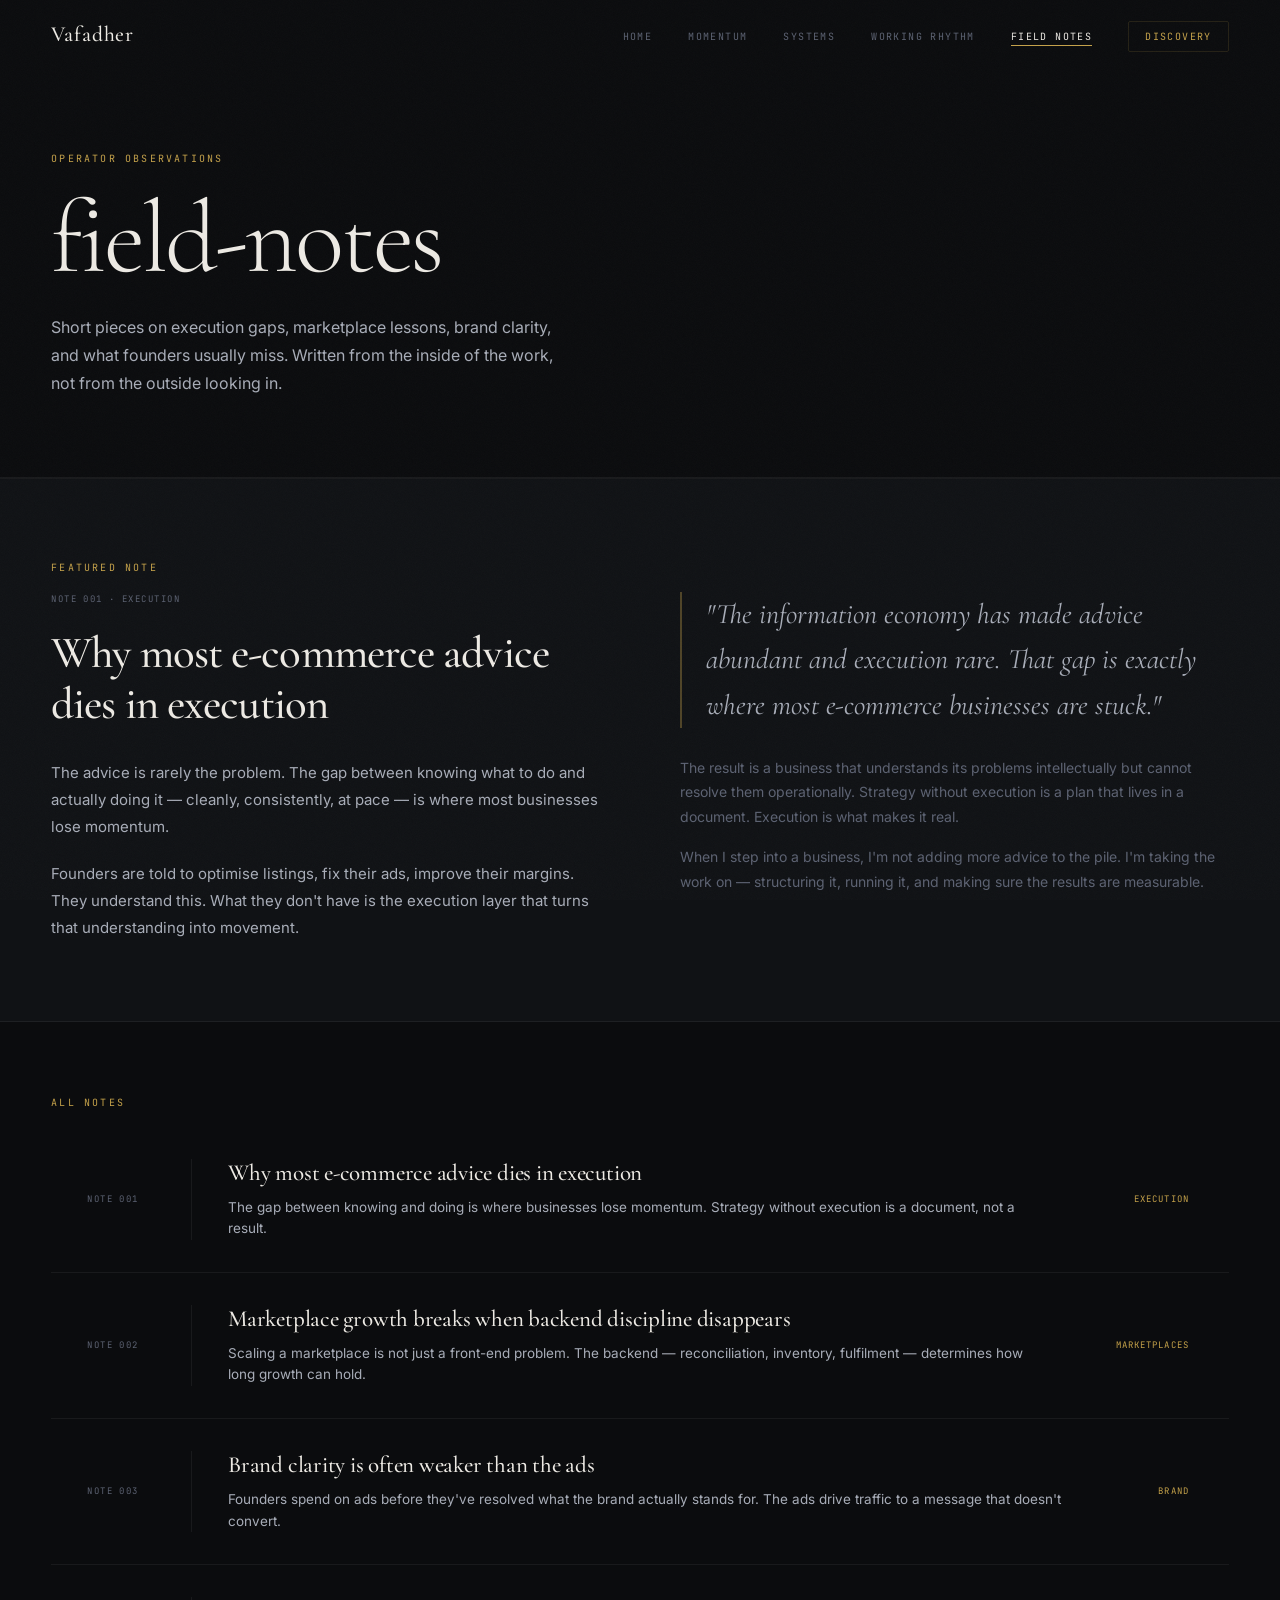
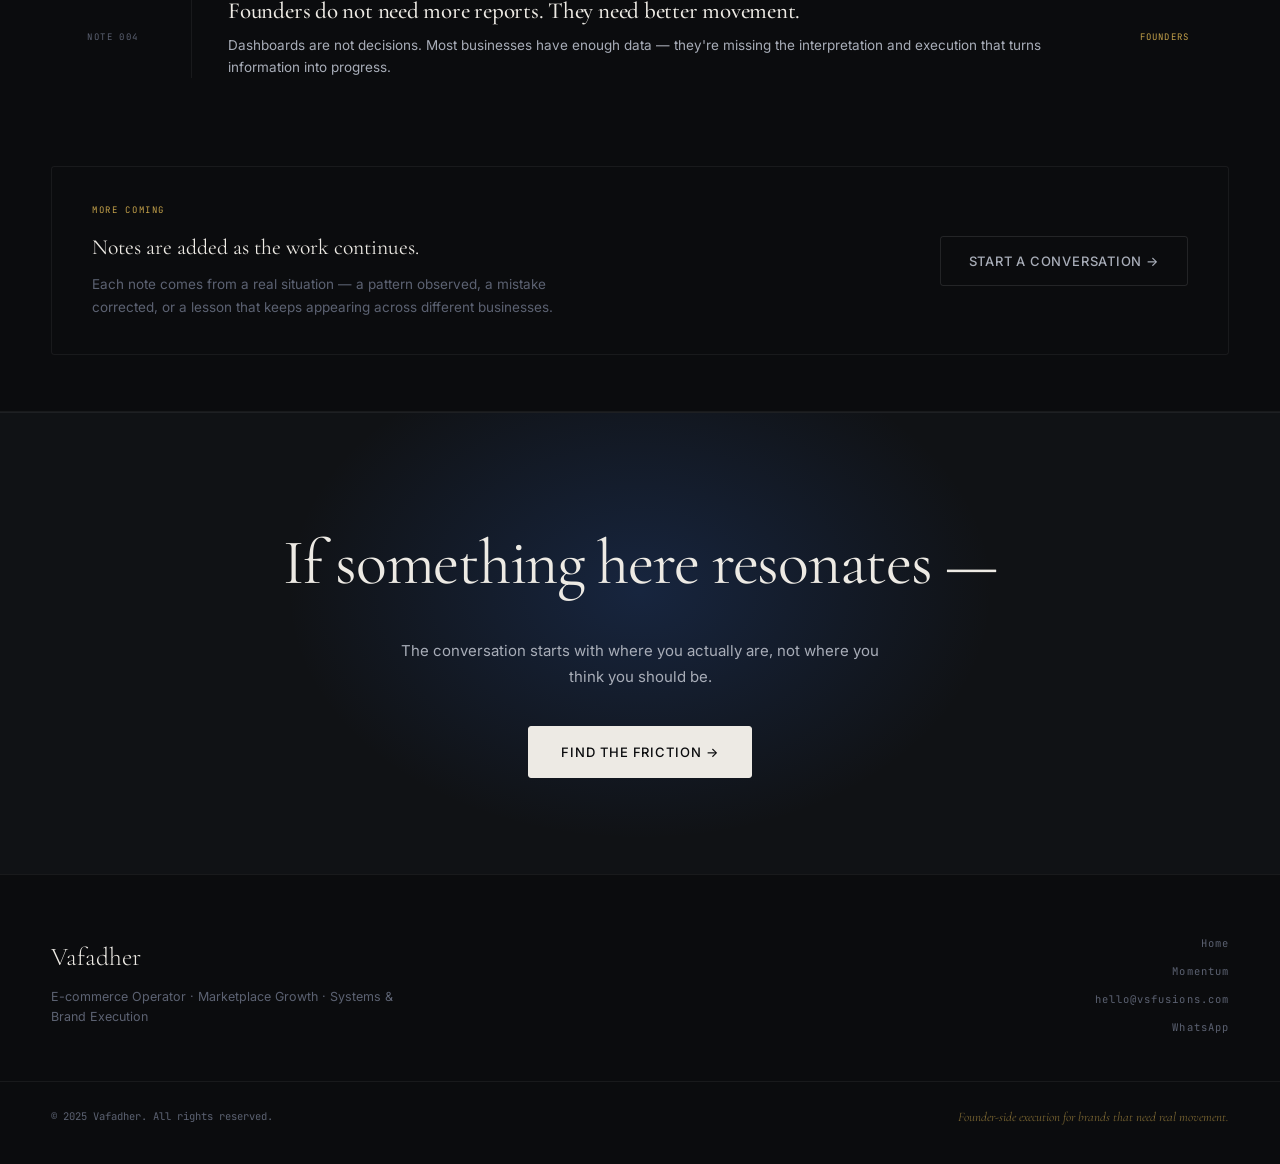
==== field-notes.html @ a26addd3 "Update and rename field-notes to field-notes.html" ====
<!DOCTYPE html>
<html lang="en">
<head>
  <meta charset="UTF-8" />
  <meta name="viewport" content="width=device-width, initial-scale=1.0" />
  <title>field-notes — Vafadher</title>
  <meta name="description" content="Operator observations on execution gaps, marketplace lessons, brand clarity, and what founders usually miss." />
  <link rel="preconnect" href="https://fonts.googleapis.com" />
  <link rel="preconnect" href="https://fonts.gstatic.com" crossorigin />
  <link href="https://fonts.googleapis.com/css2?family=Cormorant+Garamond:ital,wght@0,300;0,400;0,500;1,300;1,400;1,500&family=Inter:wght@300;400;500;600&family=JetBrains+Mono:wght@300;400&display=swap" rel="stylesheet" />
  <link rel="stylesheet" href="styles.css" />
</head>
<body>
  <div class="grain" aria-hidden="true"></div>

  <nav class="nav" id="nav">
    <div class="nav-inner">
      <a href="index.html" class="nav-logo">Vafadher</a>
      <ul class="nav-links">
        <li><a href="index.html" class="nav-link">Home</a></li>
        <li><a href="momentum" class="nav-link">Momentum</a></li>
        <li><a href="index.html#systems" class="nav-link">Systems</a></li>
        <li><a href="index.html#working-rhythm" class="nav-link">Working Rhythm</a></li>
        <li><a href="field-notes" class="nav-link active">Field Notes</a></li>
        <li><a href="index.html#discovery" class="nav-link nav-cta">Discovery</a></li>
      </ul>
      <button class="nav-toggle" id="navToggle" aria-label="Toggle menu">
        <span></span><span></span><span></span>
      </button>
    </div>
  </nav>

  <div class="mobile-nav" id="mobileNav">
    <ul>
      <li><a href="index.html" class="mob-link">Home</a></li>
      <li><a href="momentum" class="mob-link">Momentum</a></li>
      <li><a href="index.html#systems" class="mob-link">Systems</a></li>
      <li><a href="index.html#working-rhythm" class="mob-link">Working Rhythm</a></li>
      <li><a href="field-notes" class="mob-link">Field Notes</a></li>
      <li><a href="index.html#discovery" class="mob-link">Discovery</a></li>
    </ul>
  </div>

  <!-- PAGE HERO -->
  <div style="border-bottom: 1px solid var(--b-dim);">
    <div class="page-hero" data-reveal>
      <span class="page-hero-eyebrow">Operator observations</span>
      <h1>field-notes</h1>
      <p>Short pieces on execution gaps, marketplace lessons, brand clarity, and what founders usually miss. Written from the inside of the work, not from the outside looking in.</p>
    </div>
  </div>

  <!-- FEATURED NOTE -->
  <section style="border-bottom: 1px solid var(--b-dim); background: var(--surf-1);">
    <div style="max-width: var(--max); margin: 0 auto; padding: 80px var(--px);" data-reveal>
      <span class="tag-label">Featured note</span>
      <div style="display: grid; grid-template-columns: 1fr 1fr; gap: 80px; align-items: start;">
        <div>
          <p style="font-family: var(--f-mono); font-size: 9px; letter-spacing: 0.16em; text-transform: uppercase; color: var(--t-lo); margin-bottom: 20px;">Note 001 · Execution</p>
          <h2 style="font-family: var(--f-display); font-size: clamp(1.8rem, 3.5vw, 3rem); font-weight: 500; color: var(--t-hi); line-height: 1.15; letter-spacing: -0.02em; margin-bottom: 28px;">Why most e-commerce advice dies in execution</h2>
          <p style="font-size: 15px; color: var(--t-mid); line-height: 1.8; margin-bottom: 20px;">The advice is rarely the problem. The gap between knowing what to do and actually doing it — cleanly, consistently, at pace — is where most businesses lose momentum.</p>
          <p style="font-size: 15px; color: var(--t-mid); line-height: 1.8;">Founders are told to optimise listings, fix their ads, improve their margins. They understand this. What they don't have is the execution layer that turns that understanding into movement.</p>
        </div>
        <div>
          <p style="font-family: var(--f-display); font-size: clamp(1.3rem, 2.2vw, 1.8rem); font-weight: 400; font-style: italic; color: var(--t-mid); line-height: 1.6; border-left: 2px solid var(--gold-line); padding-left: 24px; margin-bottom: 28px;">
            "The information economy has made advice abundant and execution rare. That gap is exactly where most e-commerce businesses are stuck."
          </p>
          <p style="font-size: 14px; color: var(--t-lo); line-height: 1.75;">The result is a business that understands its problems intellectually but cannot resolve them operationally. Strategy without execution is a plan that lives in a document. Execution is what makes it real.</p>
          <p style="font-size: 14px; color: var(--t-lo); line-height: 1.75; margin-top: 16px;">When I step into a business, I'm not adding more advice to the pile. I'm taking the work on — structuring it, running it, and making sure the results are measurable.</p>
        </div>
      </div>
    </div>
  </section>

  <!-- ALL NOTES LISTING -->
  <section style="border-bottom: 1px solid var(--b-dim);">
    <div style="max-width: var(--max); margin: 0 auto; padding: 72px var(--px) 0;" data-reveal>
      <p class="tag-label">All notes</p>
    </div>
    <div style="max-width: var(--max); margin: 0 auto; padding: 0 var(--px) 0;">
      <div class="fn-listing" data-reveal>

        <div class="fn-entry">
          <div class="fn-entry-num">Note 001</div>
          <div class="fn-entry-body">
            <div class="fn-entry-title">Why most e-commerce advice dies in execution</div>
            <div class="fn-entry-desc">The gap between knowing and doing is where businesses lose momentum. Strategy without execution is a document, not a result.</div>
          </div>
          <div class="fn-entry-tag">Execution</div>
        </div>

        <div class="fn-entry">
          <div class="fn-entry-num">Note 002</div>
          <div class="fn-entry-body">
            <div class="fn-entry-title">Marketplace growth breaks when backend discipline disappears</div>
            <div class="fn-entry-desc">Scaling a marketplace is not just a front-end problem. The backend — reconciliation, inventory, fulfilment — determines how long growth can hold.</div>
          </div>
          <div class="fn-entry-tag">Marketplaces</div>
        </div>

        <div class="fn-entry">
          <div class="fn-entry-num">Note 003</div>
          <div class="fn-entry-body">
            <div class="fn-entry-title">Brand clarity is often weaker than the ads</div>
            <div class="fn-entry-desc">Founders spend on ads before they've resolved what the brand actually stands for. The ads drive traffic to a message that doesn't convert.</div>
          </div>
          <div class="fn-entry-tag">Brand</div>
        </div>

        <div class="fn-entry">
          <div class="fn-entry-num">Note 004</div>
          <div class="fn-entry-body">
            <div class="fn-entry-title">Founders do not need more reports. They need better movement.</div>
            <div class="fn-entry-desc">Dashboards are not decisions. Most businesses have enough data — they're missing the interpretation and execution that turns information into progress.</div>
          </div>
          <div class="fn-entry-tag">Founders</div>
        </div>

      </div>
    </div>

    <!-- Upcoming notes placeholder -->
    <div style="max-width: var(--max); margin: 0 auto; padding: 56px var(--px);" data-reveal>
      <div style="border: 1px solid var(--b-dim); border-radius: 3px; padding: 36px 40px; display: flex; align-items: center; justify-content: space-between; gap: 24px;">
        <div>
          <p style="font-family: var(--f-mono); font-size: 9px; letter-spacing: 0.18em; text-transform: uppercase; color: var(--gold); margin-bottom: 10px;">More coming</p>
          <p style="font-family: var(--f-display); font-size: 1.35rem; font-weight: 400; color: var(--t-hi); margin-bottom: 8px;">Notes are added as the work continues.</p>
          <p style="font-size: 13.5px; color: var(--t-lo); line-height: 1.65; max-width: 480px;">Each note comes from a real situation — a pattern observed, a mistake corrected, or a lesson that keeps appearing across different businesses.</p>
        </div>
        <a href="index.html#discovery" class="btn-outline" style="flex-shrink: 0;">Start a conversation →</a>
      </div>
    </div>
  </section>

  <!-- DISCOVERY CTA -->
  <div class="disc-cta-block" data-reveal>
    <h2>If something here resonates —</h2>
    <p>The conversation starts with where you actually are, not where you think you should be.</p>
    <a href="index.html#discovery" class="btn-primary">Find the Friction →</a>
  </div>

  <footer class="footer">
    <div class="footer-inner">
      <div>
        <p class="footer-logo">Vafadher</p>
        <p class="footer-pos">E-commerce Operator · Marketplace Growth · Systems & Brand Execution</p>
      </div>
      <nav class="footer-links">
        <a href="index.html">Home</a>
        <a href="momentum">Momentum</a>
        <a href="mailto:hello@vsfusions.com">hello@vsfusions.com</a>
        <a href="https://wa.me/918019293069" target="_blank" rel="noopener">WhatsApp</a>
      </nav>
    </div>
    <div class="footer-base">
      <p>© 2025 Vafadher. All rights reserved.</p>
      <p class="footer-sign">Founder-side execution for brands that need real movement.</p>
    </div>
  </footer>

  <script src="script.js"></script>
</body>
</html>
---- styles.css ----
/* ============================================================
   VAFADHER — Refined v4
   Inter body · Cormorant display · JetBrains mono
   Original dark graphite + steel-blue + gold colour system
   ============================================================ */

*, *::before, *::after { box-sizing: border-box; margin: 0; padding: 0; }

:root {
  /* Core colours — original spec */
  --canvas:     #0b0c0e;
  --surf-1:     #101215;
  --surf-2:     #161a22;
  --surf-3:     #1c2130;
  --b-dim:      rgba(255,255,255,0.06);
  --b-soft:     rgba(255,255,255,0.10);
  --b-mid:      rgba(255,255,255,0.18);

  /* Text — warm off-white, clearly readable */
  --t-hi:       #edeae4;
  --t-mid:      #a8adb8;
  --t-lo:       #5c6272;

  /* Gold — micro accent only */
  --gold:       #c5a24a;
  --gold-dim:   rgba(197,162,74,0.14);
  --gold-line:  rgba(197,162,74,0.35);

  /* Steel blue — atmospheric, intentional */
  --blue-glow:  rgba(48,105,210,0.22);
  --blue-mid:   rgba(68,128,240,0.28);
  --blue-acc:   #4a8af4;

  /* Type */
  --f-display:  'Cormorant Garamond', Georgia, serif;
  --f-body:     'Inter', system-ui, sans-serif;
  --f-mono:     'JetBrains Mono', monospace;

  --nav-h:      70px;
  --ease:       cubic-bezier(0.16, 1, 0.3, 1);
  --max:        1280px;
  --px:         clamp(20px, 4vw, 56px);
}

html { scroll-behavior: smooth; font-size: 16px; }

body {
  background: var(--canvas);
  color: var(--t-hi);
  font-family: var(--f-body);
  font-weight: 400;
  line-height: 1.7;
  overflow-x: hidden;
  -webkit-font-smoothing: antialiased;
  -moz-osx-font-smoothing: grayscale;
}

a { color: inherit; text-decoration: none; }
ul { list-style: none; }
img { display: block; max-width: 100%; }

/* ---- Film grain overlay ---- */
.grain {
  position: fixed; inset: 0; z-index: 999;
  pointer-events: none;
  opacity: 0.028;
  background-image: url("data:image/svg+xml,%3Csvg viewBox='0 0 256 256' xmlns='http://www.w3.org/2000/svg'%3E%3Cfilter id='n'%3E%3CfeTurbulence type='fractalNoise' baseFrequency='0.9' numOctaves='4' stitchTiles='stitch'/%3E%3C/filter%3E%3Crect width='100%25' height='100%25' filter='url(%23n)'/%3E%3C/svg%3E");
  background-repeat: repeat;
  background-size: 180px 180px;
}

/* ---- Shared type ---- */
.tag-label {
  display: block;
  font-family: var(--f-mono);
  font-size: 10px;
  letter-spacing: 0.22em;
  text-transform: uppercase;
  color: var(--gold);
  margin-bottom: 16px;
}

.section-h {
  font-family: var(--f-display);
  font-size: clamp(2.6rem, 5.5vw, 5rem);
  font-weight: 500;
  line-height: 1.05;
  letter-spacing: -0.022em;
  color: var(--t-hi);
  margin-bottom: 18px;
}

.section-sub {
  font-size: 15px;
  font-weight: 400;
  color: var(--t-mid);
  line-height: 1.75;
  max-width: 500px;
}

/* ---- Buttons ---- */
.btn-primary {
  display: inline-flex; align-items: center; justify-content: center;
  font-family: var(--f-body); font-size: 13px; font-weight: 500;
  letter-spacing: 0.07em; text-transform: uppercase;
  padding: 14px 32px;
  background: var(--t-hi); color: var(--canvas);
  border: 1px solid var(--t-hi); border-radius: 3px;
  cursor: pointer; transition: all 0.25s var(--ease); white-space: nowrap;
}
.btn-primary:hover { background: transparent; color: var(--t-hi); }

.btn-ghost {
  display: inline-flex; align-items: center; gap: 8px;
  font-family: var(--f-body); font-size: 13px; font-weight: 400;
  color: var(--t-mid); letter-spacing: 0.04em;
  padding: 14px 0; transition: color 0.2s;
  background: none; border: none; cursor: pointer;
}
.btn-ghost:hover { color: var(--t-hi); }
.btn-arrow { transition: transform 0.2s; }
.btn-ghost:hover .btn-arrow { transform: translateX(4px); }

.btn-outline {
  display: inline-flex; align-items: center;
  font-family: var(--f-body); font-size: 13px; font-weight: 500;
  letter-spacing: 0.06em; text-transform: uppercase;
  padding: 13px 28px;
  color: var(--t-mid); border: 1px solid var(--b-soft);
  border-radius: 3px; transition: all 0.25s var(--ease);
}
.btn-outline:hover { color: var(--t-hi); border-color: var(--b-mid); }

.btn-full { width: 100%; }

.section-cta-row {
  display: flex; justify-content: flex-start;
  margin-top: 48px;
}

/* ---- Reveal ---- */
[data-reveal] {
  opacity: 0; transform: translateY(26px);
  transition: opacity 0.85s var(--ease), transform 0.85s var(--ease);
}
[data-reveal].visible { opacity: 1; transform: none; }
[data-reveal-delay="60"]  { transition-delay: 60ms; }
[data-reveal-delay="80"]  { transition-delay: 80ms; }
[data-reveal-delay="100"] { transition-delay: 100ms; }
[data-reveal-delay="120"] { transition-delay: 120ms; }
[data-reveal-delay="140"] { transition-delay: 140ms; }
[data-reveal-delay="160"] { transition-delay: 160ms; }
[data-reveal-delay="180"] { transition-delay: 180ms; }
[data-reveal-delay="200"] { transition-delay: 200ms; }
[data-reveal-delay="240"] { transition-delay: 240ms; }
[data-reveal-delay="280"] { transition-delay: 280ms; }
[data-reveal-delay="300"] { transition-delay: 300ms; }

/* ============================================================
   NAV
   ============================================================ */
.nav {
  position: fixed; top: 0; left: 0; right: 0; z-index: 200;
  height: var(--nav-h); border-bottom: 1px solid transparent;
  transition: background 0.4s, border-color 0.4s;
}
.nav.scrolled {
  background: rgba(11,12,14,0.94);
  backdrop-filter: blur(20px);
  border-color: var(--b-dim);
}
.nav-inner {
  max-width: var(--max); margin: 0 auto; padding: 0 var(--px);
  height: 100%; display: flex; align-items: center; justify-content: space-between;
}
.nav-logo {
  font-family: var(--f-display); font-size: 1.35rem; font-weight: 500;
  letter-spacing: 0.04em; color: var(--t-hi); transition: opacity 0.2s;
}
.nav-logo:hover { opacity: 0.6; }
.nav-links { display: flex; align-items: center; gap: 36px; }
.nav-link {
  font-family: var(--f-mono); font-size: 10px; letter-spacing: 0.14em;
  text-transform: uppercase; color: var(--t-lo); position: relative; transition: color 0.2s;
}
.nav-link::after {
  content: ''; position: absolute; bottom: -3px; left: 0;
  width: 0; height: 1px; background: var(--gold); transition: width 0.3s var(--ease);
}
.nav-link:hover, .nav-link.active { color: var(--t-hi); }
.nav-link:hover::after, .nav-link.active::after { width: 100%; }
.nav-cta {
  font-family: var(--f-mono); font-size: 10px; letter-spacing: 0.14em;
  text-transform: uppercase; color: var(--gold);
  border: 1px solid var(--gold-dim); padding: 8px 16px; border-radius: 2px;
  transition: background 0.2s;
}
.nav-cta:hover { background: var(--gold-dim); }
.nav-toggle {
  display: none; flex-direction: column; gap: 5px;
  background: none; border: none; cursor: pointer; padding: 8px;
}
.nav-toggle span { display: block; width: 22px; height: 1px; background: var(--t-mid); transition: all 0.3s; }
.mobile-nav {
  display: none; position: fixed; top: var(--nav-h); left: 0; right: 0;
  background: rgba(11,12,14,0.98); backdrop-filter: blur(24px);
  border-bottom: 1px solid var(--b-dim); z-index: 190;
  padding: 16px var(--px); opacity: 0; transform: translateY(-6px);
  pointer-events: none; transition: all 0.3s var(--ease);
}
.mobile-nav.open { opacity: 1; transform: none; pointer-events: auto; }
.mob-link {
  display: block; font-family: var(--f-mono); font-size: 11px;
  letter-spacing: 0.12em; text-transform: uppercase; color: var(--t-mid);
  padding: 13px 0; border-bottom: 1px solid var(--b-dim); transition: color 0.2s;
}
.mob-link:hover { color: var(--t-hi); }

/* ============================================================
   HERO
   ============================================================ */
.hero {
  position: relative; min-height: 100vh;
  display: flex; align-items: center;
  overflow: hidden; padding-top: var(--nav-h);
}
.hero-atmosphere {
  position: absolute; top: -25%; right: -12%;
  width: 68vw; height: 90vh;
  background: radial-gradient(ellipse at 52% 38%, var(--blue-glow) 0%, transparent 58%);
  pointer-events: none;
}
.hero-inner {
  position: relative; z-index: 2;
  max-width: var(--max); width: 100%; margin: 0 auto;
  padding: 72px var(--px); display: grid;
  grid-template-columns: 45fr 55fr; gap: 52px; align-items: center;
}
.hero-overline {
  display: block; font-family: var(--f-mono); font-size: 9.5px;
  letter-spacing: 0.18em; text-transform: uppercase;
  color: var(--gold); margin-bottom: 28px; line-height: 1.9;
  opacity: 0.85;
}
.hero-title {
  font-family: var(--f-display);
  font-size: clamp(5rem, 10vw, 9.5rem);
  font-weight: 300; line-height: 0.9;
  letter-spacing: -0.03em; color: var(--t-hi); margin-bottom: 32px;
}
.hero-title em { font-style: italic; font-weight: 300; color: var(--t-mid); }
.hero-tagline {
  font-family: var(--f-display); font-size: clamp(1.1rem, 1.8vw, 1.45rem);
  font-weight: 400; font-style: italic; color: var(--t-mid);
  margin-bottom: 18px; line-height: 1.5;
}
.hero-body {
  font-size: 15px; font-weight: 400; color: var(--t-mid); line-height: 1.8;
  max-width: 420px; margin-bottom: 40px;
  padding-left: 18px; border-left: 2px solid var(--gold-dim);
}
.hero-actions { display: flex; align-items: center; gap: 28px; flex-wrap: wrap; }

/* Console — fixed overlaps */
.hero-right { position: relative; padding: 24px 40px 24px 0; }
.console-frame {
  background: var(--surf-1); border: 1px solid var(--b-soft);
  border-radius: 6px; overflow: hidden; position: relative;
  box-shadow: 0 24px 64px rgba(0,0,0,0.4);
}
.console-grid-bg {
  position: absolute; inset: 0;
  background-image:
    linear-gradient(var(--b-dim) 1px, transparent 1px),
    linear-gradient(90deg, var(--b-dim) 1px, transparent 1px);
  background-size: 32px 32px; pointer-events: none;
}
.console-topbar {
  display: flex; align-items: center; gap: 10px;
  padding: 12px 18px; border-bottom: 1px solid var(--b-dim);
  background: var(--surf-2); position: relative; z-index: 1;
}
.console-dots { display: flex; gap: 6px; }
.console-dots span { width: 8px; height: 8px; border-radius: 50%; background: var(--b-mid); }
.console-label {
  font-family: var(--f-mono); font-size: 9px; letter-spacing: 0.14em;
  text-transform: uppercase; color: var(--t-lo); margin-left: 4px;
}
.console-live {
  display: flex; align-items: center; gap: 6px; margin-left: auto;
  font-family: var(--f-mono); font-size: 9px; letter-spacing: 0.1em;
  text-transform: uppercase; color: rgba(52,200,110,0.85);
}
.live-dot {
  width: 6px; height: 6px; border-radius: 50%;
  background: rgba(52,200,110,0.9); animation: livepulse 2s ease-in-out infinite;
}
@keyframes livepulse { 0%,100%{opacity:1}50%{opacity:0.3} }

/* Metrics — proper padding prevents overlap */
.console-metrics-row {
  display: grid; grid-template-columns: 1fr auto 1fr auto 1fr;
  border-bottom: 1px solid var(--b-dim); position: relative; z-index: 1;
}
.c-metric { padding: 16px 18px; min-width: 0; }
.c-metric-label {
  font-family: var(--f-mono); font-size: 8px; letter-spacing: 0.12em;
  text-transform: uppercase; color: var(--t-lo);
  margin-bottom: 6px; display: block; white-space: nowrap;
}
.c-metric-value {
  font-family: var(--f-display); font-size: 1.45rem; font-weight: 500;
  color: var(--t-hi); line-height: 1; white-space: nowrap;
  overflow: hidden; text-overflow: ellipsis;
}
.c-metric-divider { width: 1px; background: var(--b-dim); margin: 12px 0; }

/* Chart */
.console-chart { padding: 16px 18px 10px; position: relative; z-index: 1; }
.chart-bars { display: flex; align-items: flex-end; gap: 5px; height: 72px; margin-bottom: 8px; }
.chart-bar {
  flex: 1; height: var(--h);
  background: var(--surf-3); border-radius: 2px 2px 0 0;
  display: flex; flex-direction: column; justify-content: flex-end;
  transition: background 0.3s;
}
.chart-bar--peak { background: rgba(74,138,244,0.4); }
.chart-bar span {
  font-family: var(--f-mono); font-size: 6.5px; color: var(--t-lo);
  text-align: center; padding: 3px 0; letter-spacing: 0.04em;
}
.chart-label {
  font-family: var(--f-mono); font-size: 8px; color: var(--t-lo);
  letter-spacing: 0.1em; text-transform: uppercase;
}
.console-channels {
  display: flex; gap: 7px; padding: 12px 18px 16px;
  flex-wrap: wrap; position: relative; z-index: 1;
}
.ch-pill {
  font-family: var(--f-mono); font-size: 8.5px; letter-spacing: 0.1em;
  text-transform: uppercase; color: var(--t-mid);
  border: 1px solid var(--b-soft); padding: 4px 11px; border-radius: 20px;
}
.ch-pill--dim { color: var(--t-lo); border-color: var(--b-dim); }

/* Signal cards — corrected wording, proper layout */
.sig-card {
  position: absolute; background: var(--surf-2);
  border: 1px solid var(--b-soft); border-radius: 5px;
  padding: 12px 16px; display: flex; align-items: flex-start; gap: 12px;
  box-shadow: 0 8px 28px rgba(0,0,0,0.5); min-width: 210px;
}
.sig-card--1 { right: -8px; top: 36px; animation: floatA 6s ease-in-out infinite; }
.sig-card--2 { left: -16px; bottom: 36px; animation: floatA 8s ease-in-out infinite 2.5s; }
@keyframes floatA { 0%,100%{transform:translateY(0)} 50%{transform:translateY(-8px)} }
.sig-icon { font-size: 16px; color: var(--gold); flex-shrink: 0; margin-top: 2px; }
.sig-text { min-width: 0; }
.sig-val {
  font-family: var(--f-display); font-size: 1.15rem; font-weight: 500;
  color: var(--t-hi); line-height: 1.2; margin-bottom: 3px;
}
.sig-sub {
  font-family: var(--f-mono); font-size: 8px; letter-spacing: 0.1em;
  text-transform: uppercase; color: var(--t-lo); white-space: nowrap;
}

/* Scroll hint */
.hero-scroll-hint {
  position: absolute; bottom: 36px; left: 50%; transform: translateX(-50%);
  display: flex; flex-direction: column; align-items: center; gap: 8px;
  font-family: var(--f-mono); font-size: 8.5px;
  letter-spacing: 0.2em; text-transform: uppercase; color: var(--t-lo);
}
.scroll-track {
  width: 1px; height: 44px;
  background: linear-gradient(180deg, var(--t-lo) 0%, transparent 100%);
  animation: scrollA 2.4s ease-in-out infinite;
}
@keyframes scrollA {
  0%{transform:scaleY(0);transform-origin:top}
  50%{transform:scaleY(1);transform-origin:top}
  51%{transform-origin:bottom}
  100%{transform:scaleY(0);transform-origin:bottom}
}

/* ============================================================
   PROOF
   ============================================================ */
.proof { border-top: 1px solid var(--b-dim); border-bottom: 1px solid var(--b-dim); }
.proof-inner {
  max-width: var(--max); margin: 0 auto;
  display: grid; grid-template-columns: repeat(4,1fr);
  background: var(--b-dim); gap: 1px;
}
.proof-card {
  position: relative; background: var(--canvas);
  padding: 52px 36px; overflow: hidden; transition: background 0.3s;
}
.proof-card:hover { background: var(--surf-1); }
.proof-corner { position: absolute; width: 18px; height: 18px; border-color: var(--gold-dim); border-style: solid; }
.proof-corner.tl { top: 16px; left: 16px; border-width: 1px 0 0 1px; }
.proof-corner.br { bottom: 16px; right: 16px; border-width: 0 1px 1px 0; }
.proof-micro {
  font-family: var(--f-mono); font-size: 9px; letter-spacing: 0.18em;
  text-transform: uppercase; color: var(--gold); margin-bottom: 14px;
}
.proof-number {
  font-family: var(--f-display);
  font-size: clamp(2.8rem, 4.5vw, 4.8rem);
  font-weight: 400; color: var(--t-hi);
  line-height: 1; letter-spacing: -0.02em; margin-bottom: 16px;
}
.proof-line { font-size: 13.5px; font-weight: 400; color: var(--t-mid); line-height: 1.6; }

/* ============================================================
   BREAKDOWN
   ============================================================ */
.breakdown { padding: 148px 0; border-bottom: 1px solid var(--b-dim); }
.breakdown-inner {
  max-width: var(--max); margin: 0 auto; padding: 0 var(--px);
  display: grid; grid-template-columns: 200px 1fr; gap: 80px; align-items: start;
}
.breakdown-tag {
  padding-top: 10px;
  font-family: var(--f-mono); font-size: 9.5px; letter-spacing: 0.16em;
  text-transform: uppercase; color: var(--t-lo); line-height: 1.6;
  writing-mode: vertical-rl; transform: rotate(180deg); white-space: nowrap;
}
.breakdown-statement { max-width: 680px; }
.breakdown-statement p {
  font-family: var(--f-display);
  font-size: clamp(1.4rem, 2.4vw, 2rem);
  font-weight: 400; line-height: 1.55;
  color: var(--t-mid); margin-bottom: 1.5rem;
}
.bd-accent {
  color: var(--t-hi) !important;
  font-size: clamp(1.7rem, 3vw, 2.6rem) !important;
  font-weight: 500 !important; font-style: italic;
  padding-left: 22px; border-left: 2px solid var(--gold-line);
  margin: 0.4rem 0 1.5rem !important;
}

/* ============================================================
   SYSTEMS — clean 3×2, zero dead space
   ============================================================ */
.systems { padding: 120px 0; background: var(--surf-1); border-bottom: 1px solid var(--b-dim); }
.systems-inner { max-width: var(--max); margin: 0 auto; padding: 0 var(--px); }
.systems-hd { margin-bottom: 56px; }
.sys-grid {
  display: grid; grid-template-columns: repeat(3,1fr);
  gap: 1px; background: var(--b-dim);
}
.sys-item {
  background: var(--canvas); padding: 36px 32px;
  position: relative; transition: background 0.3s, box-shadow 0.3s;
  border: 0; overflow: hidden;
}
.sys-item:hover { background: var(--surf-2); }
.sys-item:hover .sys-num { color: var(--t-hi); }
.sys-item::before {
  content: ''; position: absolute; inset: 0;
  border: 1px solid transparent; border-radius: 0;
  transition: border-color 0.3s; pointer-events: none;
}
.sys-item:hover::before { border-color: var(--b-soft); }
.sys-item--accent { background: var(--surf-2); }
.sys-item--accent:hover { background: var(--surf-3); }
.sys-num {
  font-family: var(--f-mono); font-size: 10px; letter-spacing: 0.14em;
  color: var(--gold); margin-bottom: 20px; display: block;
  transition: color 0.3s;
}
.sys-item h3 {
  font-family: var(--f-display); font-size: 1.45rem; font-weight: 500;
  color: var(--t-hi); margin-bottom: 12px; line-height: 1.2;
  letter-spacing: -0.01em;
}
.sys-item p { font-size: 14px; font-weight: 400; color: var(--t-mid); line-height: 1.75; }

/* ============================================================
   MOMENTUM
   ============================================================ */
.momentum { padding: 120px 0; border-bottom: 1px solid var(--b-dim); position: relative; overflow: hidden; }
.momentum::before {
  content: ''; position: absolute; bottom: -10%; left: -8%;
  width: 50vw; height: 60vh;
  background: radial-gradient(ellipse, var(--blue-glow) 0%, transparent 65%);
  pointer-events: none;
}
.momentum-inner { position: relative; z-index: 2; max-width: var(--max); margin: 0 auto; padding: 0 var(--px); }
.momentum-hd { margin-bottom: 56px; }
.cases {
  display: grid; grid-template-columns: 1fr 1fr;
  gap: 1px; background: var(--b-dim);
}
.case-card {
  background: var(--canvas); padding: 48px 40px;
  position: relative; overflow: hidden; transition: background 0.3s, transform 0.3s var(--ease);
}
.case-card:hover { background: var(--surf-1); transform: translateY(-2px); }
.case-card::before {
  content: ''; position: absolute; top: 0; right: 0;
  width: 180px; height: 180px;
  background: radial-gradient(ellipse, var(--blue-mid) 0%, transparent 70%);
  opacity: 0; transition: opacity 0.5s;
}
.case-card:hover::before { opacity: 1; }
.case-badge {
  font-family: var(--f-mono); font-size: 9px; letter-spacing: 0.18em;
  text-transform: uppercase; color: var(--gold); margin-bottom: 18px; display: block;
}
.case-title {
  font-family: var(--f-display); font-size: 1.35rem; font-weight: 500;
  color: var(--t-hi); margin-bottom: 16px; line-height: 1.2; letter-spacing: -0.01em;
}
.case-result {
  font-family: var(--f-display);
  font-size: clamp(2.2rem, 3.5vw, 3.4rem);
  font-weight: 400; color: var(--t-hi);
  line-height: 1; letter-spacing: -0.025em; margin-bottom: 18px;
}
.case-result span {
  font-size: 0.95rem; font-weight: 300; font-style: italic;
  color: var(--t-lo); margin-left: 8px;
}
.case-body { font-size: 14px; font-weight: 400; color: var(--t-mid); line-height: 1.75; margin-bottom: 24px; }
.case-rule { height: 1px; background: var(--b-dim); margin-bottom: 14px; }
.case-tag {
  font-family: var(--f-mono); font-size: 9px; letter-spacing: 0.12em;
  text-transform: uppercase; color: var(--t-lo);
}

/* ============================================================
   BRANDS — marquee
   ============================================================ */
.brands { padding: 0; border-bottom: 1px solid var(--b-dim); }
.brands-header {
  max-width: var(--max); margin: 0 auto; padding: 56px var(--px) 32px;
}
.brands-eyebrow {
  font-family: var(--f-mono); font-size: 10px; letter-spacing: 0.2em;
  text-transform: uppercase; color: var(--t-lo);
}

.marquee-wrap {
  width: 100%; overflow: hidden; padding: 0 0 52px;
  -webkit-mask-image: linear-gradient(90deg, transparent 0%, black 12%, black 88%, transparent 100%);
  mask-image: linear-gradient(90deg, transparent 0%, black 12%, black 88%, transparent 100%);
}
.marquee-track {
  display: flex; align-items: center; gap: 0;
  width: max-content;
  animation: marqueeScroll 22s linear infinite;
}
@media (prefers-reduced-motion: reduce) {
  .marquee-track { animation: none; }
}
@keyframes marqueeScroll {
  from { transform: translateX(0); }
  to { transform: translateX(-50%); }
}
.marquee-item {
  padding: 0 56px; display: flex; align-items: center; justify-content: center;
  border-right: 1px solid var(--b-dim);
}
.brand-logo {
  height: 28px; width: auto;
  filter: grayscale(100%) brightness(0.5);
  opacity: 0.5; transition: opacity 0.3s, filter 0.3s;
}
.marquee-item:hover .brand-logo { opacity: 0.85; filter: grayscale(100%) brightness(0.8); }

/* Fallback text logos when real logos aren't available */
.brand-text-logo {
  font-family: var(--f-display); font-size: 1.6rem; font-weight: 300;
  color: var(--t-lo); letter-spacing: 0.04em; white-space: nowrap;
  opacity: 0.6; transition: opacity 0.3s, color 0.3s;
}
.marquee-item:hover .brand-text-logo { opacity: 0.9; color: var(--t-mid); }

/* ============================================================
   WORKING RHYTHM
   ============================================================ */
.rhythm { padding: 120px 0; background: var(--surf-1); border-bottom: 1px solid var(--b-dim); }
.rhythm-inner { max-width: var(--max); margin: 0 auto; padding: 0 var(--px); }
.rhythm-hd { margin-bottom: 72px; }
.rhythm-track { display: grid; grid-template-columns: repeat(3,1fr); margin-bottom: 56px; }
.rhythm-step { position: relative; padding-right: 36px; }
.step-marker {
  width: 52px; height: 52px; border-radius: 50%;
  border: 1px solid var(--b-soft);
  display: flex; align-items: center; justify-content: center;
  margin-bottom: 28px; position: relative; z-index: 2;
  background: var(--canvas); transition: border-color 0.3s, background 0.3s;
}
.rhythm-step:hover .step-marker { border-color: var(--gold); background: rgba(197,162,74,0.06); }
.step-n { font-family: var(--f-mono); font-size: 11px; color: var(--gold); letter-spacing: 0.06em; }
.step-connector {
  position: absolute; top: 26px; left: 52px; right: 36px;
  height: 1px; background: var(--b-dim);
}
.step-connector--last { display: none; }
.step-body h3 {
  font-family: var(--f-display); font-size: 1.7rem; font-weight: 500;
  color: var(--t-hi); margin-bottom: 12px; letter-spacing: -0.01em;
}
.step-body p { font-size: 14px; font-weight: 400; color: var(--t-mid); line-height: 1.75; padding-right: 16px; }
.rhythm-footnote {
  font-family: var(--f-display); font-size: 1rem; font-style: italic; font-weight: 400;
  color: var(--t-lo); border-left: 2px solid var(--gold-dim);
  padding-left: 20px; line-height: 1.7;
}

/* ============================================================
   FIELD NOTES
   ============================================================ */
.field-notes { padding: 120px 0; border-bottom: 1px solid var(--b-dim); }
.fn-inner { max-width: var(--max); margin: 0 auto; padding: 0 var(--px); }
.fn-hd { margin-bottom: 56px; }
.fn-grid {
  display: grid; grid-template-columns: 1fr 1fr;
  gap: 1px; background: var(--b-dim);
}
.fn-card {
  position: relative; background: var(--canvas); display: flex;
  overflow: hidden; transition: background 0.3s, transform 0.3s var(--ease); cursor: pointer;
}
.fn-card:hover { background: var(--surf-1); transform: translateY(-2px); }
.fn-card:hover .fn-accent-bar { opacity: 1; }
.fn-accent-bar {
  width: 3px; flex-shrink: 0;
  background: linear-gradient(180deg, var(--gold) 0%, transparent 70%);
  opacity: 0.2; transition: opacity 0.3s;
}
.fn-card-inner { padding: 36px 32px; flex: 1; display: flex; flex-direction: column; }
.fn-num {
  display: block; font-family: var(--f-mono); font-size: 9px;
  letter-spacing: 0.18em; text-transform: uppercase;
  color: var(--t-lo); margin-bottom: 16px;
}
.fn-card h3 {
  font-family: var(--f-display); font-size: clamp(1.2rem, 1.8vw, 1.55rem);
  font-weight: 500; color: var(--t-hi); line-height: 1.3;
  letter-spacing: -0.01em; flex: 1; margin-bottom: 24px;
}
.fn-footer { display: flex; align-items: center; justify-content: space-between; margin-top: auto; }
.fn-tag {
  font-family: var(--f-mono); font-size: 9px; letter-spacing: 0.14em;
  text-transform: uppercase; color: var(--gold);
  border: 1px solid var(--gold-dim); display: inline-block;
  padding: 4px 10px; border-radius: 1px;
}
.fn-read {
  font-family: var(--f-mono); font-size: 9px; letter-spacing: 0.1em;
  text-transform: uppercase; color: var(--t-lo);
  transition: color 0.2s;
}
.fn-card:hover .fn-read { color: var(--t-hi); }

/* ============================================================
   DISCOVERY
   ============================================================ */
.discovery { padding: 120px 0; background: var(--surf-1); position: relative; overflow: hidden; }
.discovery-atmosphere {
  position: absolute; top: -12%; right: -8%;
  width: 54vw; height: 85%;
  background: radial-gradient(ellipse at 65% 32%, var(--blue-glow) 0%, transparent 62%);
  pointer-events: none;
}
.discovery-inner {
  position: relative; z-index: 2;
  max-width: var(--max); margin: 0 auto; padding: 0 var(--px);
  display: grid; grid-template-columns: 1fr 1.1fr; gap: 88px; align-items: start;
}
.disc-h { margin-bottom: 24px; }
.disc-body { font-size: 15px; font-weight: 400; color: var(--t-mid); line-height: 1.8; margin-bottom: 16px; max-width: 420px; }
.disc-contacts {
  display: flex; flex-direction: column; gap: 16px;
  margin-top: 44px; padding-top: 40px; border-top: 1px solid var(--b-dim);
}
.disc-link {
  display: flex; align-items: center; gap: 14px;
  font-size: 14px; font-weight: 400; color: var(--t-mid); transition: color 0.2s;
}
.disc-link:hover { color: var(--t-hi); }
.disc-link-icon {
  width: 36px; height: 36px; border: 1px solid var(--b-soft); border-radius: 2px;
  display: flex; align-items: center; justify-content: center;
  font-size: 14px; flex-shrink: 0; color: var(--gold);
}
.disc-form-panel { background: var(--canvas); border: 1px solid var(--b-soft); border-radius: 4px; overflow: hidden; }
.disc-form-top {
  padding: 16px 26px; background: var(--surf-2); border-bottom: 1px solid var(--b-dim);
  display: flex; align-items: center; gap: 16px;
  font-family: var(--f-mono); font-size: 9.5px; letter-spacing: 0.16em;
  text-transform: uppercase; color: var(--t-lo);
}
.disc-form-top-line { flex: 1; height: 1px; background: var(--b-dim); }
form { padding: 28px 26px; display: flex; flex-direction: column; gap: 18px; }
.f-field { display: flex; flex-direction: column; gap: 7px; }
.f-field label {
  font-family: var(--f-mono); font-size: 9px; letter-spacing: 0.16em;
  text-transform: uppercase; color: var(--t-lo);
}
.f-field input, .f-field textarea {
  background: var(--surf-1); border: 1px solid var(--b-dim); border-radius: 2px;
  padding: 12px 15px; font-family: var(--f-body); font-size: 14px;
  font-weight: 400; color: var(--t-hi); outline: none; resize: none;
  transition: border-color 0.2s, background 0.2s; width: 100%;
}
.f-field input::placeholder, .f-field textarea::placeholder { color: var(--t-lo); }
.f-field input:focus, .f-field textarea:focus { border-color: var(--b-mid); background: var(--surf-2); }

/* ============================================================
   FOOTER
   ============================================================ */
.footer { padding: 60px 0 36px; border-top: 1px solid var(--b-dim); }
.footer-inner {
  max-width: var(--max); margin: 0 auto 44px; padding: 0 var(--px);
  display: flex; align-items: flex-start; justify-content: space-between; gap: 40px;
}
.footer-logo {
  font-family: var(--f-display); font-size: 1.6rem; font-weight: 300;
  color: var(--t-hi); margin-bottom: 8px;
}
.footer-pos { font-size: 12.5px; font-weight: 400; color: var(--t-lo); line-height: 1.65; max-width: 360px; }
.footer-links { display: flex; flex-direction: column; align-items: flex-end; gap: 10px; }
.footer-links a {
  font-family: var(--f-mono); font-size: 10.5px; letter-spacing: 0.1em;
  color: var(--t-lo); transition: color 0.2s;
}
.footer-links a:hover { color: var(--t-mid); }
.footer-base {
  max-width: var(--max); margin: 0 auto; padding: 24px var(--px) 0;
  border-top: 1px solid var(--b-dim);
  display: flex; align-items: center; justify-content: space-between; gap: 20px;
}
.footer-base p { font-family: var(--f-mono); font-size: 10.5px; color: var(--t-lo); }
.footer-sign {
  font-family: var(--f-display) !important; font-size: 13px !important;
  font-style: italic; color: var(--gold) !important; opacity: 0.6;
}

/* ============================================================
   RESPONSIVE
   ============================================================ */
@media (max-width: 1060px) {
  .hero-inner { grid-template-columns: 1fr; gap: 56px; }
  .hero-right { display: none; }
  .proof-inner { grid-template-columns: repeat(2,1fr); }
  .breakdown-inner { grid-template-columns: 1fr; gap: 36px; }
  .breakdown-tag { writing-mode: horizontal-tb; transform: none; }
  .sys-grid { grid-template-columns: 1fr 1fr; }
  .cases { grid-template-columns: 1fr; }
  .rhythm-track { grid-template-columns: 1fr; gap: 40px; }
  .step-connector { display: none; }
  .fn-grid { grid-template-columns: 1fr; }
  .discovery-inner { grid-template-columns: 1fr; gap: 56px; }
}
@media (max-width: 680px) {
  :root { --nav-h: 60px; }
  .nav-links { display: none; }
  .nav-toggle { display: flex; }
  .mobile-nav { display: block; }
  .proof-inner { grid-template-columns: 1fr; }
  .sys-grid { grid-template-columns: 1fr; }
  .cases { grid-template-columns: 1fr; }
  .footer-inner { flex-direction: column; }
  .footer-links { align-items: flex-start; }
  .footer-base { flex-direction: column; gap: 8px; }
}

/* ============================================================
   PAGE SHARED — used by momentum.html and field-notes.html
   ============================================================ */
.page-hero {
  padding: calc(var(--nav-h) + 80px) var(--px) 80px;
  max-width: var(--max); margin: 0 auto;
  border-bottom: 1px solid var(--b-dim);
}
.page-hero-eyebrow {
  font-family: var(--f-mono); font-size: 10px; letter-spacing: 0.22em;
  text-transform: uppercase; color: var(--gold); margin-bottom: 20px; display: block;
}
.page-hero h1 {
  font-family: var(--f-display);
  font-size: clamp(3.5rem, 8vw, 7rem);
  font-weight: 300; line-height: 1.0; letter-spacing: -0.03em;
  color: var(--t-hi); margin-bottom: 24px;
}
.page-hero p {
  font-size: 16px; font-weight: 400; color: var(--t-mid);
  line-height: 1.75; max-width: 520px;
}

.page-section { padding: 96px var(--px); max-width: var(--max); margin: 0 auto; }
.page-section + .page-section { border-top: 1px solid var(--b-dim); }

/* Momentum page specifics */
.m-cases { display: flex; flex-direction: column; gap: 1px; background: var(--b-dim); }
.m-case {
  background: var(--canvas); display: grid;
  grid-template-columns: 200px 1fr 1fr; gap: 0;
  transition: background 0.3s;
}
.m-case:hover { background: var(--surf-1); }
.m-case-num {
  padding: 48px 36px; border-right: 1px solid var(--b-dim);
  font-family: var(--f-mono); font-size: 9px; letter-spacing: 0.16em;
  text-transform: uppercase; color: var(--gold);
  display: flex; align-items: flex-start; padding-top: 52px;
}
.m-case-body { padding: 48px 40px; border-right: 1px solid var(--b-dim); }
.m-case-body h3 {
  font-family: var(--f-display); font-size: 1.6rem; font-weight: 500;
  color: var(--t-hi); margin-bottom: 16px; letter-spacing: -0.01em; line-height: 1.2;
}
.m-case-body p { font-size: 14px; color: var(--t-mid); line-height: 1.8; }
.m-case-meta { padding: 48px 40px; }
.m-case-result {
  font-family: var(--f-display);
  font-size: clamp(2.4rem, 4vw, 3.8rem);
  font-weight: 400; color: var(--t-hi);
  line-height: 1; letter-spacing: -0.025em; margin-bottom: 12px;
}
.m-case-label {
  font-family: var(--f-mono); font-size: 9px; letter-spacing: 0.14em;
  text-transform: uppercase; color: var(--t-lo); margin-bottom: 28px;
}
.m-case-tags { display: flex; flex-direction: column; gap: 6px; }
.m-tag {
  font-family: var(--f-mono); font-size: 8.5px; letter-spacing: 0.1em;
  text-transform: uppercase; color: var(--t-lo); border: 1px solid var(--b-dim);
  display: inline-block; padding: 4px 10px; border-radius: 1px; width: fit-content;
}

/* Metrics strip */
.m-metrics { display: grid; grid-template-columns: repeat(3,1fr); gap: 1px; background: var(--b-dim); }
.m-metric-item {
  background: var(--surf-1); padding: 40px 36px;
  transition: background 0.3s;
}
.m-metric-item:hover { background: var(--surf-2); }
.m-metric-val {
  font-family: var(--f-display); font-size: 3.5rem; font-weight: 400;
  color: var(--t-hi); line-height: 1; letter-spacing: -0.02em; margin-bottom: 10px;
}
.m-metric-desc { font-size: 13.5px; color: var(--t-mid); line-height: 1.65; }

/* Field Notes page specifics */
.fn-listing { display: flex; flex-direction: column; gap: 1px; background: var(--b-dim); }
.fn-entry {
  background: var(--canvas); display: grid;
  grid-template-columns: 140px 1fr auto;
  align-items: center; gap: 0;
  padding: 32px 0; transition: background 0.3s;
  cursor: pointer;
}
.fn-entry:hover { background: var(--surf-1); }
.fn-entry-num {
  padding: 0 36px; font-family: var(--f-mono); font-size: 9px;
  letter-spacing: 0.16em; text-transform: uppercase; color: var(--t-lo);
}
.fn-entry-body { padding: 0 36px; border-left: 1px solid var(--b-dim); }
.fn-entry-title {
  font-family: var(--f-display); font-size: clamp(1.1rem, 1.8vw, 1.5rem);
  font-weight: 500; color: var(--t-hi); line-height: 1.3; margin-bottom: 8px;
  letter-spacing: -0.01em;
}
.fn-entry-desc { font-size: 13.5px; color: var(--t-mid); line-height: 1.6; }
.fn-entry-tag {
  padding: 0 40px;
  font-family: var(--f-mono); font-size: 9px; letter-spacing: 0.12em;
  text-transform: uppercase; color: var(--gold); white-space: nowrap;
}

/* Discovery CTA block used on inner pages */
.disc-cta-block {
  background: var(--surf-1); padding: 96px var(--px);
  border-top: 1px solid var(--b-dim); text-align: center;
  position: relative; overflow: hidden;
}
.disc-cta-block::before {
  content: ''; position: absolute; top: -20%; left: 50%; transform: translateX(-50%);
  width: 60vw; height: 60vh;
  background: radial-gradient(ellipse, var(--blue-glow) 0%, transparent 65%);
  pointer-events: none;
}
.disc-cta-block h2 {
  font-family: var(--f-display);
  font-size: clamp(2.4rem, 5vw, 4.5rem);
  font-weight: 400; color: var(--t-hi);
  letter-spacing: -0.02em; margin-bottom: 20px; position: relative; z-index: 1;
}
.disc-cta-block p {
  font-size: 15px; color: var(--t-mid); max-width: 480px;
  margin: 0 auto 36px; line-height: 1.75; position: relative; z-index: 1;
}
.disc-cta-block .btn-primary { position: relative; z-index: 1; }

@media (max-width: 900px) {
  .m-case { grid-template-columns: 1fr; }
  .m-case-num { border-right: none; border-bottom: 1px solid var(--b-dim); padding: 28px 36px 20px; }
  .m-case-body { border-right: none; border-bottom: 1px solid var(--b-dim); }
  .m-metrics { grid-template-columns: 1fr; }
  .fn-entry { grid-template-columns: 1fr; padding: 28px 0; }
  .fn-entry-num { padding: 0 24px 12px; border-bottom: none; }
  .fn-entry-body { border-left: none; padding: 0 24px 16px; }
  .fn-entry-tag { padding: 0 24px; }
}
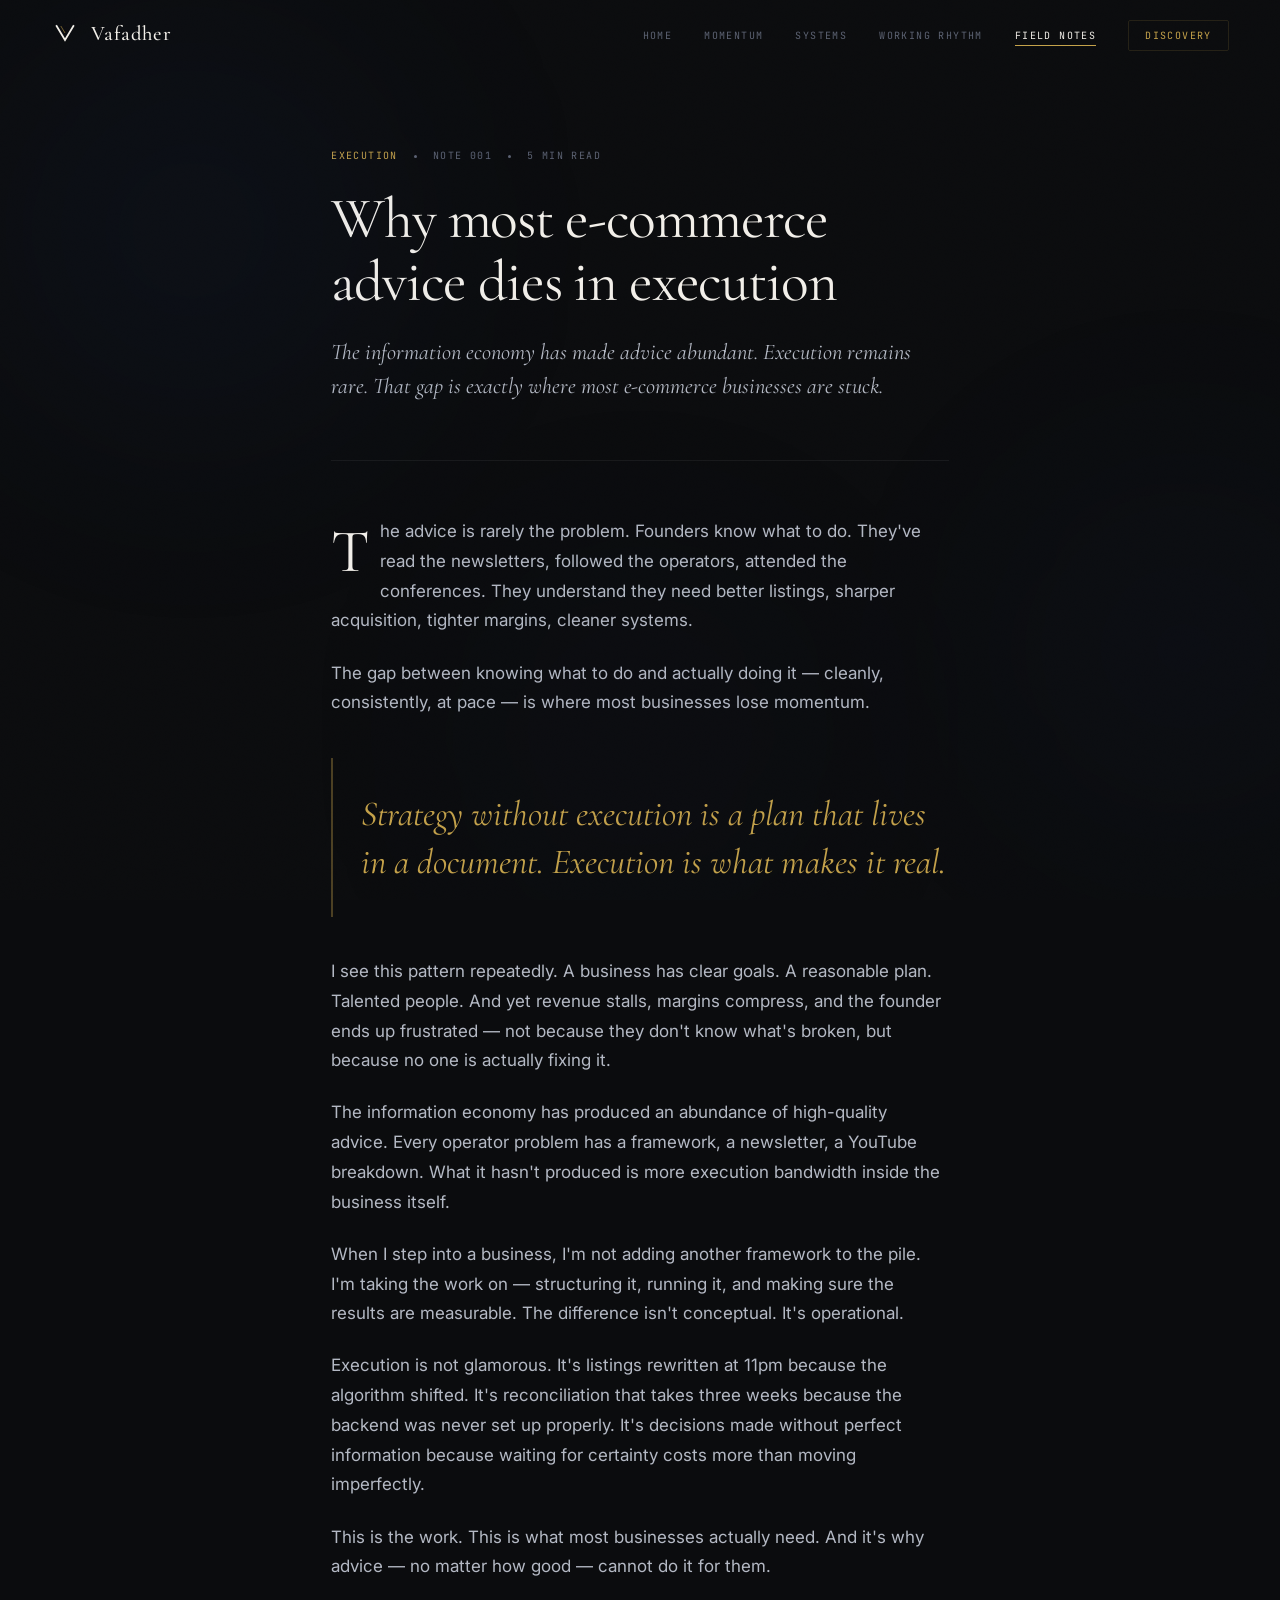
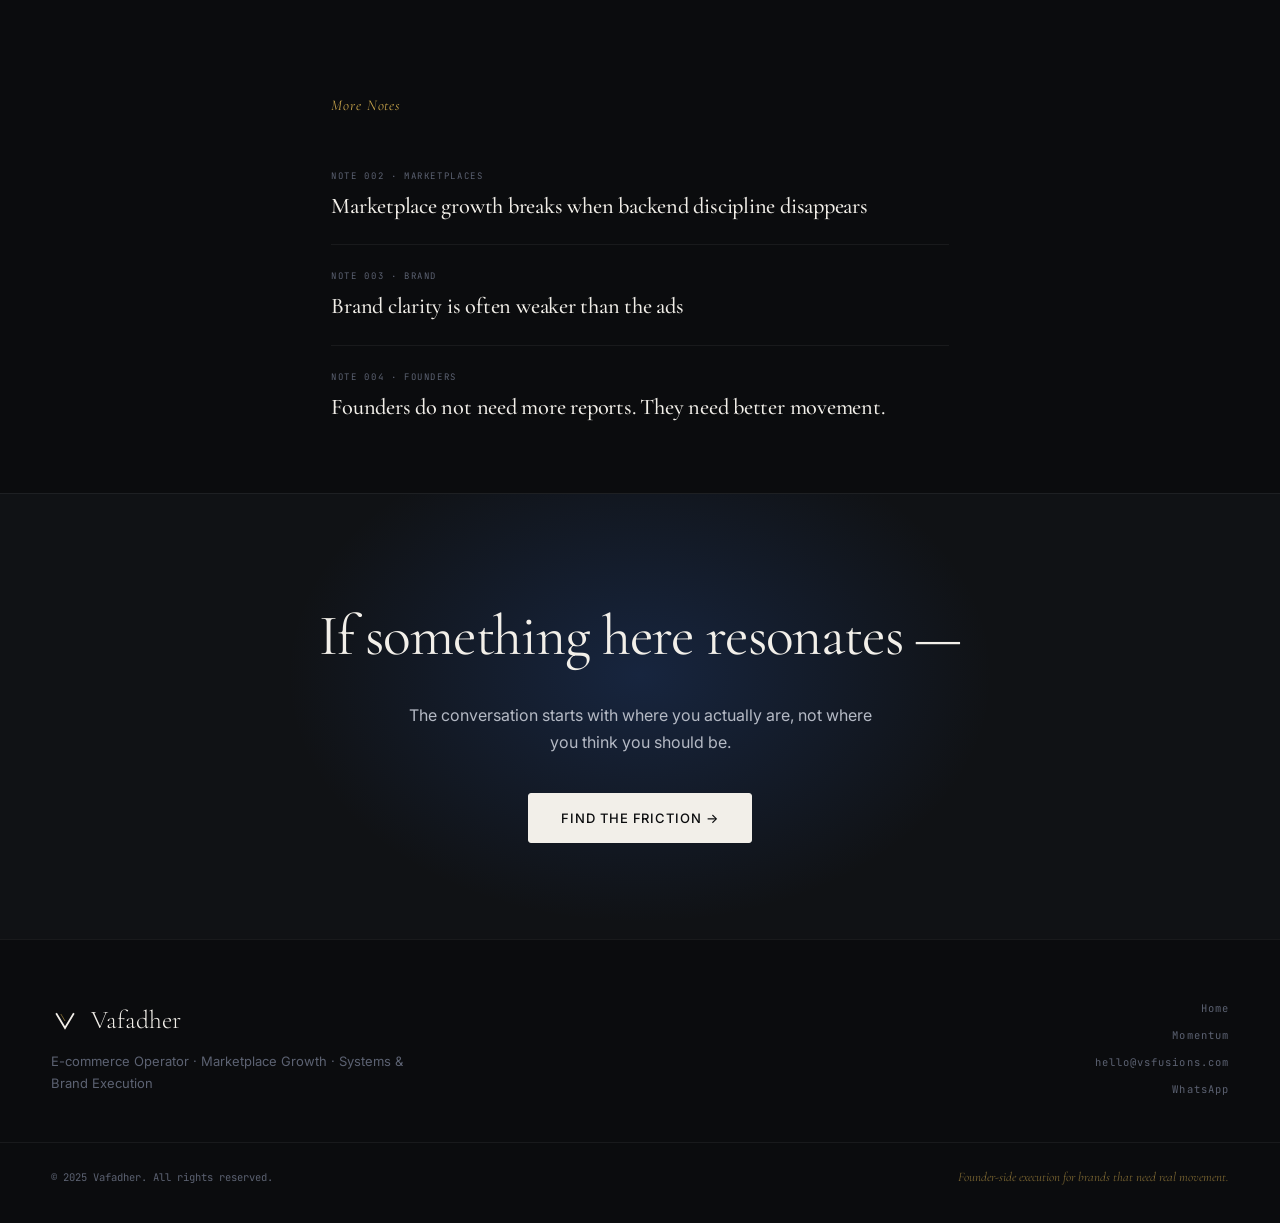
==== commit fe1b5e70: "Update field-notes.html" ====
--- a/field-notes.html
+++ b/field-notes.html
@@ -3,8 +3,9 @@
 <head>
   <meta charset="UTF-8" />
   <meta name="viewport" content="width=device-width, initial-scale=1.0" />
-  <title>field-notes — Vafadher</title>
+  <title>Field Notes — Vafadher</title>
   <meta name="description" content="Operator observations on execution gaps, marketplace lessons, brand clarity, and what founders usually miss." />
+  <link rel="icon" type="image/svg+xml" href="data:image/svg+xml,%3Csvg xmlns='http://www.w3.org/2000/svg' viewBox='0 0 32 32'%3E%3Crect width='32' height='32' fill='%230b0c0e'/%3E%3Cpath d='M7 8 L16 24 L25 8' stroke='%23f2efe9' stroke-width='3' fill='none' stroke-linecap='square'/%3E%3Cpath d='M12 8 L16 16' stroke='%23c5a24a' stroke-width='1' fill='none'/%3E%3C/svg%3E" />
   <link rel="preconnect" href="https://fonts.googleapis.com" />
   <link rel="preconnect" href="https://fonts.gstatic.com" crossorigin />
   <link href="https://fonts.googleapis.com/css2?family=Cormorant+Garamond:ital,wght@0,300;0,400;0,500;1,300;1,400;1,500&family=Inter:wght@300;400;500;600&family=JetBrains+Mono:wght@300;400&display=swap" rel="stylesheet" />
@@ -12,10 +13,21 @@
 </head>
 <body>
   <div class="grain" aria-hidden="true"></div>
+  <div class="bg-orbs" aria-hidden="true">
+    <div class="orb orb-1"></div>
+    <div class="orb orb-2"></div>
+    <div class="orb orb-3"></div>
+  </div>
 
   <nav class="nav" id="nav">
     <div class="nav-inner">
-      <a href="index.html" class="nav-logo">Vafadher</a>
+      <a href="index.html" class="nav-logo">
+        <svg class="logo-monogram" viewBox="0 0 40 40" xmlns="http://www.w3.org/2000/svg" aria-hidden="true">
+          <path d="M8 10 L20 30 L32 10" stroke="currentColor" stroke-width="2.5" fill="none" stroke-linecap="square" stroke-linejoin="miter"/>
+          <path d="M14 10 L20 20" stroke="var(--gold)" stroke-width="0.8" fill="none"/>
+        </svg>
+        <span class="logo-wordmark">Vafadher</span>
+      </a>
       <ul class="nav-links">
         <li><a href="index.html" class="nav-link">Home</a></li>
         <li><a href="momentum" class="nav-link">Momentum</a></li>
@@ -41,98 +53,57 @@
     </ul>
   </div>
 
-  <!-- PAGE HERO -->
-  <div style="border-bottom: 1px solid var(--b-dim);">
-    <div class="page-hero" data-reveal>
-      <span class="page-hero-eyebrow">Operator observations</span>
-      <h1>field-notes</h1>
-      <p>Short pieces on execution gaps, marketplace lessons, brand clarity, and what founders usually miss. Written from the inside of the work, not from the outside looking in.</p>
+  <!-- FEATURED ARTICLE — editorial layout -->
+  <article class="fn-page-wrap" data-reveal>
+    <header class="fn-article-hero">
+      <div class="fn-article-meta">
+        <span class="fn-article-tag">Execution</span>
+        <span class="fn-article-dot"></span>
+        <span>Note 001</span>
+        <span class="fn-article-dot"></span>
+        <span>5 min read</span>
+      </div>
+      <h1 class="fn-article-title">Why most e-commerce advice dies in execution</h1>
+      <p class="fn-article-lede">The information economy has made advice abundant. Execution remains rare. That gap is exactly where most e-commerce businesses are stuck.</p>
+    </header>
+
+    <div class="fn-article-body">
+      <p>The advice is rarely the problem. Founders know what to do. They've read the newsletters, followed the operators, attended the conferences. They understand they need better listings, sharper acquisition, tighter margins, cleaner systems.</p>
+
+      <p>The gap between knowing what to do and actually doing it — cleanly, consistently, at pace — is where most businesses lose momentum.</p>
+
+      <blockquote class="fn-pullquote">Strategy without execution is a plan that lives in a document. Execution is what makes it real.</blockquote>
+
+      <p>I see this pattern repeatedly. A business has clear goals. A reasonable plan. Talented people. And yet revenue stalls, margins compress, and the founder ends up frustrated — not because they don't know what's broken, but because no one is actually fixing it.</p>
+
+      <p>The information economy has produced an abundance of high-quality advice. Every operator problem has a framework, a newsletter, a YouTube breakdown. What it hasn't produced is more execution bandwidth inside the business itself.</p>
+
+      <p>When I step into a business, I'm not adding another framework to the pile. I'm taking the work on — structuring it, running it, and making sure the results are measurable. The difference isn't conceptual. It's operational.</p>
+
+      <p>Execution is not glamorous. It's listings rewritten at 11pm because the algorithm shifted. It's reconciliation that takes three weeks because the backend was never set up properly. It's decisions made without perfect information because waiting for certainty costs more than moving imperfectly.</p>
+
+      <p>This is the work. This is what most businesses actually need. And it's why advice — no matter how good — cannot do it for them.</p>
     </div>
-  </div>
+  </article>
 
-  <!-- FEATURED NOTE -->
-  <section style="border-bottom: 1px solid var(--b-dim); background: var(--surf-1);">
-    <div style="max-width: var(--max); margin: 0 auto; padding: 80px var(--px);" data-reveal>
-      <span class="tag-label">Featured note</span>
-      <div style="display: grid; grid-template-columns: 1fr 1fr; gap: 80px; align-items: start;">
-        <div>
-          <p style="font-family: var(--f-mono); font-size: 9px; letter-spacing: 0.16em; text-transform: uppercase; color: var(--t-lo); margin-bottom: 20px;">Note 001 · Execution</p>
-          <h2 style="font-family: var(--f-display); font-size: clamp(1.8rem, 3.5vw, 3rem); font-weight: 500; color: var(--t-hi); line-height: 1.15; letter-spacing: -0.02em; margin-bottom: 28px;">Why most e-commerce advice dies in execution</h2>
-          <p style="font-size: 15px; color: var(--t-mid); line-height: 1.8; margin-bottom: 20px;">The advice is rarely the problem. The gap between knowing what to do and actually doing it — cleanly, consistently, at pace — is where most businesses lose momentum.</p>
-          <p style="font-size: 15px; color: var(--t-mid); line-height: 1.8;">Founders are told to optimise listings, fix their ads, improve their margins. They understand this. What they don't have is the execution layer that turns that understanding into movement.</p>
-        </div>
-        <div>
-          <p style="font-family: var(--f-display); font-size: clamp(1.3rem, 2.2vw, 1.8rem); font-weight: 400; font-style: italic; color: var(--t-mid); line-height: 1.6; border-left: 2px solid var(--gold-line); padding-left: 24px; margin-bottom: 28px;">
-            "The information economy has made advice abundant and execution rare. That gap is exactly where most e-commerce businesses are stuck."
-          </p>
-          <p style="font-size: 14px; color: var(--t-lo); line-height: 1.75;">The result is a business that understands its problems intellectually but cannot resolve them operationally. Strategy without execution is a plan that lives in a document. Execution is what makes it real.</p>
-          <p style="font-size: 14px; color: var(--t-lo); line-height: 1.75; margin-top: 16px;">When I step into a business, I'm not adding more advice to the pile. I'm taking the work on — structuring it, running it, and making sure the results are measurable.</p>
-        </div>
-      </div>
-    </div>
+  <!-- MORE NOTES -->
+  <section class="fn-more-list">
+    <p class="fn-more-heading">More Notes</p>
+    <a href="#" class="fn-more-item">
+      <span class="fn-more-num">Note 002 · Marketplaces</span>
+      <h3 class="fn-more-title">Marketplace growth breaks when backend discipline disappears</h3>
+    </a>
+    <a href="#" class="fn-more-item">
+      <span class="fn-more-num">Note 003 · Brand</span>
+      <h3 class="fn-more-title">Brand clarity is often weaker than the ads</h3>
+    </a>
+    <a href="#" class="fn-more-item">
+      <span class="fn-more-num">Note 004 · Founders</span>
+      <h3 class="fn-more-title">Founders do not need more reports. They need better movement.</h3>
+    </a>
   </section>
 
-  <!-- ALL NOTES LISTING -->
-  <section style="border-bottom: 1px solid var(--b-dim);">
-    <div style="max-width: var(--max); margin: 0 auto; padding: 72px var(--px) 0;" data-reveal>
-      <p class="tag-label">All notes</p>
-    </div>
-    <div style="max-width: var(--max); margin: 0 auto; padding: 0 var(--px) 0;">
-      <div class="fn-listing" data-reveal>
-
-        <div class="fn-entry">
-          <div class="fn-entry-num">Note 001</div>
-          <div class="fn-entry-body">
-            <div class="fn-entry-title">Why most e-commerce advice dies in execution</div>
-            <div class="fn-entry-desc">The gap between knowing and doing is where businesses lose momentum. Strategy without execution is a document, not a result.</div>
-          </div>
-          <div class="fn-entry-tag">Execution</div>
-        </div>
-
-        <div class="fn-entry">
-          <div class="fn-entry-num">Note 002</div>
-          <div class="fn-entry-body">
-            <div class="fn-entry-title">Marketplace growth breaks when backend discipline disappears</div>
-            <div class="fn-entry-desc">Scaling a marketplace is not just a front-end problem. The backend — reconciliation, inventory, fulfilment — determines how long growth can hold.</div>
-          </div>
-          <div class="fn-entry-tag">Marketplaces</div>
-        </div>
-
-        <div class="fn-entry">
-          <div class="fn-entry-num">Note 003</div>
-          <div class="fn-entry-body">
-            <div class="fn-entry-title">Brand clarity is often weaker than the ads</div>
-            <div class="fn-entry-desc">Founders spend on ads before they've resolved what the brand actually stands for. The ads drive traffic to a message that doesn't convert.</div>
-          </div>
-          <div class="fn-entry-tag">Brand</div>
-        </div>
-
-        <div class="fn-entry">
-          <div class="fn-entry-num">Note 004</div>
-          <div class="fn-entry-body">
-            <div class="fn-entry-title">Founders do not need more reports. They need better movement.</div>
-            <div class="fn-entry-desc">Dashboards are not decisions. Most businesses have enough data — they're missing the interpretation and execution that turns information into progress.</div>
-          </div>
-          <div class="fn-entry-tag">Founders</div>
-        </div>
-
-      </div>
-    </div>
-
-    <!-- Upcoming notes placeholder -->
-    <div style="max-width: var(--max); margin: 0 auto; padding: 56px var(--px);" data-reveal>
-      <div style="border: 1px solid var(--b-dim); border-radius: 3px; padding: 36px 40px; display: flex; align-items: center; justify-content: space-between; gap: 24px;">
-        <div>
-          <p style="font-family: var(--f-mono); font-size: 9px; letter-spacing: 0.18em; text-transform: uppercase; color: var(--gold); margin-bottom: 10px;">More coming</p>
-          <p style="font-family: var(--f-display); font-size: 1.35rem; font-weight: 400; color: var(--t-hi); margin-bottom: 8px;">Notes are added as the work continues.</p>
-          <p style="font-size: 13.5px; color: var(--t-lo); line-height: 1.65; max-width: 480px;">Each note comes from a real situation — a pattern observed, a mistake corrected, or a lesson that keeps appearing across different businesses.</p>
-        </div>
-        <a href="index.html#discovery" class="btn-outline" style="flex-shrink: 0;">Start a conversation →</a>
-      </div>
-    </div>
-  </section>
-
-  <!-- DISCOVERY CTA -->
+  <!-- CTA -->
   <div class="disc-cta-block" data-reveal>
     <h2>If something here resonates —</h2>
     <p>The conversation starts with where you actually are, not where you think you should be.</p>
@@ -142,7 +113,13 @@
   <footer class="footer">
     <div class="footer-inner">
       <div>
-        <p class="footer-logo">Vafadher</p>
+        <div class="footer-brand-row">
+          <svg class="footer-monogram" viewBox="0 0 40 40" xmlns="http://www.w3.org/2000/svg" aria-hidden="true">
+            <path d="M8 10 L20 30 L32 10" stroke="currentColor" stroke-width="2.5" fill="none" stroke-linecap="square" stroke-linejoin="miter"/>
+            <path d="M14 10 L20 20" stroke="var(--gold)" stroke-width="0.8" fill="none"/>
+          </svg>
+          <p class="footer-logo">Vafadher</p>
+        </div>
         <p class="footer-pos">E-commerce Operator · Marketplace Growth · Systems & Brand Execution</p>
       </div>
       <nav class="footer-links">
--- a/styles.css
+++ b/styles.css
@@ -1,13 +1,11 @@
 /* ============================================================
-   VAFADHER — Refined v4
-   Inter body · Cormorant display · JetBrains mono
-   Original dark graphite + steel-blue + gold colour system
+   VAFADHER v5 — Premium Editorial
+   Fluid type · Sticky sidebars · Cursor glow · Drifting depth
    ============================================================ */
 
 *, *::before, *::after { box-sizing: border-box; margin: 0; padding: 0; }
 
 :root {
-  /* Core colours — original spec */
   --canvas:     #0b0c0e;
   --surf-1:     #101215;
   --surf-2:     #161a22;
@@ -16,30 +14,27 @@
   --b-soft:     rgba(255,255,255,0.10);
   --b-mid:      rgba(255,255,255,0.18);
 
-  /* Text — warm off-white, clearly readable */
-  --t-hi:       #edeae4;
-  --t-mid:      #a8adb8;
+  --t-hi:       #f2efe9;
+  --t-mid:      #b4b9c4;
   --t-lo:       #5c6272;
 
-  /* Gold — micro accent only */
   --gold:       #c5a24a;
   --gold-dim:   rgba(197,162,74,0.14);
   --gold-line:  rgba(197,162,74,0.35);
 
-  /* Steel blue — atmospheric, intentional */
   --blue-glow:  rgba(48,105,210,0.22);
   --blue-mid:   rgba(68,128,240,0.28);
-  --blue-acc:   #4a8af4;
-
-  /* Type */
+  --accent-glow:#4a8af4;
+
   --f-display:  'Cormorant Garamond', Georgia, serif;
   --f-body:     'Inter', system-ui, sans-serif;
   --f-mono:     'JetBrains Mono', monospace;
 
-  --nav-h:      70px;
+  --nav-h:      68px;
   --ease:       cubic-bezier(0.16, 1, 0.3, 1);
   --max:        1280px;
   --px:         clamp(20px, 4vw, 56px);
+  --sidebar-w:  clamp(60px, 6vw, 88px);
 }
 
 html { scroll-behavior: smooth; font-size: 16px; }
@@ -49,56 +44,106 @@
   color: var(--t-hi);
   font-family: var(--f-body);
   font-weight: 400;
-  line-height: 1.7;
+  /* Crisp 16px / 1.6 for legibility */
+  font-size: 16px;
+  line-height: 1.6;
   overflow-x: hidden;
   -webkit-font-smoothing: antialiased;
   -moz-osx-font-smoothing: grayscale;
+  position: relative;
 }
 
 a { color: inherit; text-decoration: none; }
 ul { list-style: none; }
 img { display: block; max-width: 100%; }
 
-/* ---- Film grain overlay ---- */
+/* ============================================================
+   ATMOSPHERE — grain + drifting orbs
+   ============================================================ */
 .grain {
-  position: fixed; inset: 0; z-index: 999;
+  position: fixed; inset: 0; z-index: 9999;
   pointer-events: none;
-  opacity: 0.028;
+  opacity: 0.03;
   background-image: url("data:image/svg+xml,%3Csvg viewBox='0 0 256 256' xmlns='http://www.w3.org/2000/svg'%3E%3Cfilter id='n'%3E%3CfeTurbulence type='fractalNoise' baseFrequency='0.9' numOctaves='4' stitchTiles='stitch'/%3E%3C/filter%3E%3Crect width='100%25' height='100%25' filter='url(%23n)'/%3E%3C/svg%3E");
   background-repeat: repeat;
   background-size: 180px 180px;
-}
-
-/* ---- Shared type ---- */
+  mix-blend-mode: overlay;
+}
+
+.bg-orbs {
+  position: fixed; inset: 0; z-index: 0;
+  pointer-events: none; overflow: hidden;
+}
+.orb {
+  position: absolute; border-radius: 50%;
+  filter: blur(120px);
+  opacity: 0.55;
+}
+.orb-1 {
+  width: 50vw; height: 50vw; top: -10%; left: -10%;
+  background: radial-gradient(circle, rgba(48,105,210,0.14) 0%, transparent 70%);
+  animation: drift1 32s ease-in-out infinite;
+}
+.orb-2 {
+  width: 45vw; height: 45vw; top: 40%; right: -15%;
+  background: radial-gradient(circle, rgba(48,105,210,0.10) 0%, transparent 70%);
+  animation: drift2 40s ease-in-out infinite;
+}
+.orb-3 {
+  width: 40vw; height: 40vw; bottom: -10%; left: 30%;
+  background: radial-gradient(circle, rgba(40,60,130,0.12) 0%, transparent 70%);
+  animation: drift3 48s ease-in-out infinite;
+}
+@keyframes drift1 {
+  0%,100% { transform: translate(0,0); }
+  50% { transform: translate(6vw, 4vh); }
+}
+@keyframes drift2 {
+  0%,100% { transform: translate(0,0); }
+  50% { transform: translate(-5vw, -6vh); }
+}
+@keyframes drift3 {
+  0%,100% { transform: translate(0,0); }
+  50% { transform: translate(4vw, -5vh); }
+}
+@media (prefers-reduced-motion: reduce) {
+  .orb { animation: none; }
+}
+
+/* ============================================================
+   TYPOGRAPHY — fluid scale
+   ============================================================ */
 .tag-label {
-  display: block;
-  font-family: var(--f-mono);
-  font-size: 10px;
-  letter-spacing: 0.22em;
-  text-transform: uppercase;
-  color: var(--gold);
-  margin-bottom: 16px;
+  display: block; font-family: var(--f-mono); font-size: 10px;
+  letter-spacing: 0.22em; text-transform: uppercase;
+  color: var(--gold); margin-bottom: 16px;
+}
+
+.tag-label-serif {
+  display: block; font-family: var(--f-display);
+  font-size: clamp(13px, 1vw, 15px);
+  font-style: italic; font-weight: 400;
+  letter-spacing: 0.08em; color: var(--gold);
+  margin-bottom: 14px;
 }
 
 .section-h {
   font-family: var(--f-display);
-  font-size: clamp(2.6rem, 5.5vw, 5rem);
-  font-weight: 500;
-  line-height: 1.05;
-  letter-spacing: -0.022em;
-  color: var(--t-hi);
-  margin-bottom: 18px;
+  font-size: clamp(2.5rem, 5.5vw, 4.5rem);
+  font-weight: 500; line-height: 1.05;
+  letter-spacing: -0.02em;
+  color: var(--t-hi); margin-bottom: 18px;
 }
 
 .section-sub {
-  font-size: 15px;
-  font-weight: 400;
-  color: var(--t-mid);
-  line-height: 1.75;
-  max-width: 500px;
-}
-
-/* ---- Buttons ---- */
+  font-size: clamp(15px, 1.1vw, 16px);
+  font-weight: 400; color: var(--t-mid);
+  line-height: 1.7; max-width: 500px;
+}
+
+/* ============================================================
+   BUTTONS
+   ============================================================ */
 .btn-primary {
   display: inline-flex; align-items: center; justify-content: center;
   font-family: var(--f-body); font-size: 13px; font-weight: 500;
@@ -128,20 +173,22 @@
   padding: 13px 28px;
   color: var(--t-mid); border: 1px solid var(--b-soft);
   border-radius: 3px; transition: all 0.25s var(--ease);
+  background: transparent;
 }
 .btn-outline:hover { color: var(--t-hi); border-color: var(--b-mid); }
 
 .btn-full { width: 100%; }
 
 .section-cta-row {
-  display: flex; justify-content: flex-start;
-  margin-top: 48px;
-}
-
-/* ---- Reveal ---- */
+  display: flex; justify-content: flex-start; margin-top: 48px;
+}
+
+/* ============================================================
+   REVEAL — slide + fade
+   ============================================================ */
 [data-reveal] {
-  opacity: 0; transform: translateY(26px);
-  transition: opacity 0.85s var(--ease), transform 0.85s var(--ease);
+  opacity: 0; transform: translateY(40px);
+  transition: opacity 0.9s var(--ease), transform 0.9s var(--ease);
 }
 [data-reveal].visible { opacity: 1; transform: none; }
 [data-reveal-delay="60"]  { transition-delay: 60ms; }
@@ -157,7 +204,70 @@
 [data-reveal-delay="300"] { transition-delay: 300ms; }
 
 /* ============================================================
-   NAV
+   HOVER GLOW — cursor-following
+   ============================================================ */
+.hover-glow { position: relative; overflow: hidden; }
+.hover-glow::before {
+  content: '';
+  position: absolute;
+  top: var(--mouse-y, 50%); left: var(--mouse-x, 50%);
+  width: 280px; height: 280px;
+  background: radial-gradient(circle, rgba(74,138,244,0.18) 0%, transparent 70%);
+  border-radius: 50%;
+  transform: translate(-50%, -50%);
+  opacity: 0;
+  transition: opacity 0.4s;
+  pointer-events: none; z-index: 1;
+}
+.hover-glow:hover::before { opacity: 1; }
+.hover-glow > * { position: relative; z-index: 2; }
+
+/* ============================================================
+   SECTION FRAME + STICKY SIDEBAR
+   ============================================================ */
+.section-frame {
+  position: relative;
+  padding-left: var(--sidebar-w);
+}
+.section-sidebar {
+  position: absolute;
+  top: 0; left: 0; bottom: 0;
+  width: var(--sidebar-w);
+  border-right: 1px solid var(--b-dim);
+  display: flex; flex-direction: column;
+  align-items: center; justify-content: flex-start;
+  padding: 64px 0;
+  z-index: 5;
+}
+.section-sidebar::before {
+  content: '';
+  position: sticky; top: 50%;
+  display: block;
+}
+.sidebar-num {
+  font-family: var(--f-mono); font-size: 10px;
+  letter-spacing: 0.18em; color: var(--gold);
+  writing-mode: vertical-rl; transform: rotate(180deg);
+  margin-bottom: 16px;
+  position: sticky; top: calc(var(--nav-h) + 80px);
+}
+.sidebar-line {
+  width: 1px; height: 60px;
+  background: var(--b-soft);
+  margin-bottom: 16px;
+  position: sticky; top: calc(var(--nav-h) + 112px);
+}
+.sidebar-label {
+  font-family: var(--f-display);
+  font-style: italic; font-size: 12px;
+  font-weight: 400; color: var(--t-lo);
+  writing-mode: vertical-rl; transform: rotate(180deg);
+  letter-spacing: 0.12em;
+  position: sticky; top: calc(var(--nav-h) + 188px);
+}
+
+/* ============================================================
+   NAV with SVG monogram
    ============================================================ */
 .nav {
   position: fixed; top: 0; left: 0; right: 0; z-index: 200;
@@ -174,18 +284,29 @@
   height: 100%; display: flex; align-items: center; justify-content: space-between;
 }
 .nav-logo {
-  font-family: var(--f-display); font-size: 1.35rem; font-weight: 500;
-  letter-spacing: 0.04em; color: var(--t-hi); transition: opacity 0.2s;
-}
-.nav-logo:hover { opacity: 0.6; }
-.nav-links { display: flex; align-items: center; gap: 36px; }
+  display: flex; align-items: center; gap: 12px;
+  color: var(--t-hi); transition: opacity 0.2s;
+}
+.nav-logo:hover { opacity: 0.7; }
+.logo-monogram {
+  width: 28px; height: 28px;
+  color: var(--t-hi);
+  flex-shrink: 0;
+}
+.logo-wordmark {
+  font-family: var(--f-display); font-size: 1.3rem;
+  font-weight: 500; letter-spacing: 0.04em;
+}
+.nav-links { display: flex; align-items: center; gap: 32px; }
 .nav-link {
   font-family: var(--f-mono); font-size: 10px; letter-spacing: 0.14em;
-  text-transform: uppercase; color: var(--t-lo); position: relative; transition: color 0.2s;
+  text-transform: uppercase; color: var(--t-lo);
+  position: relative; transition: color 0.2s;
 }
 .nav-link::after {
-  content: ''; position: absolute; bottom: -3px; left: 0;
-  width: 0; height: 1px; background: var(--gold); transition: width 0.3s var(--ease);
+  content: ''; position: absolute; bottom: -4px; left: 0;
+  width: 0; height: 1px; background: var(--gold);
+  transition: width 0.3s var(--ease);
 }
 .nav-link:hover, .nav-link.active { color: var(--t-hi); }
 .nav-link:hover::after, .nav-link.active::after { width: 100%; }
@@ -196,11 +317,12 @@
   transition: background 0.2s;
 }
 .nav-cta:hover { background: var(--gold-dim); }
+
 .nav-toggle {
   display: none; flex-direction: column; gap: 5px;
   background: none; border: none; cursor: pointer; padding: 8px;
 }
-.nav-toggle span { display: block; width: 22px; height: 1px; background: var(--t-mid); transition: all 0.3s; }
+.nav-toggle span { display: block; width: 22px; height: 1px; background: var(--t-mid); }
 .mobile-nav {
   display: none; position: fixed; top: var(--nav-h); left: 0; right: 0;
   background: rgba(11,12,14,0.98); backdrop-filter: blur(24px);
@@ -210,19 +332,19 @@
 }
 .mobile-nav.open { opacity: 1; transform: none; pointer-events: auto; }
 .mob-link {
-  display: block; font-family: var(--f-mono); font-size: 11px;
+  display: block; font-family: var(--f-mono); font-size: 12px;
   letter-spacing: 0.12em; text-transform: uppercase; color: var(--t-mid);
-  padding: 13px 0; border-bottom: 1px solid var(--b-dim); transition: color 0.2s;
-}
-.mob-link:hover { color: var(--t-hi); }
-
-/* ============================================================
-   HERO
+  padding: 14px 0; border-bottom: 1px solid var(--b-dim);
+}
+
+/* ============================================================
+   HERO — fluid type, dashboard fixed
    ============================================================ */
 .hero {
-  position: relative; min-height: 100vh;
+  min-height: 100vh;
   display: flex; align-items: center;
   overflow: hidden; padding-top: var(--nav-h);
+  position: relative;
 }
 .hero-atmosphere {
   position: absolute; top: -25%; right: -12%;
@@ -233,41 +355,56 @@
 .hero-inner {
   position: relative; z-index: 2;
   max-width: var(--max); width: 100%; margin: 0 auto;
-  padding: 72px var(--px); display: grid;
-  grid-template-columns: 45fr 55fr; gap: 52px; align-items: center;
+  padding: 72px var(--px);
+  display: grid; grid-template-columns: 45fr 55fr;
+  gap: 52px; align-items: center;
 }
 .hero-overline {
-  display: block; font-family: var(--f-mono); font-size: 9.5px;
+  display: block; font-family: var(--f-mono);
+  font-size: clamp(9px, 0.8vw, 10.5px);
   letter-spacing: 0.18em; text-transform: uppercase;
   color: var(--gold); margin-bottom: 28px; line-height: 1.9;
   opacity: 0.85;
 }
+
+/* H1 fluid: 48px mobile → 96px desktop */
 .hero-title {
   font-family: var(--f-display);
-  font-size: clamp(5rem, 10vw, 9.5rem);
-  font-weight: 300; line-height: 0.9;
-  letter-spacing: -0.03em; color: var(--t-hi); margin-bottom: 32px;
+  font-size: clamp(3rem, 8vw, 6rem);
+  font-weight: 300; line-height: 0.95;
+  letter-spacing: -0.03em; color: var(--t-hi); margin-bottom: 28px;
 }
 .hero-title em { font-style: italic; font-weight: 300; color: var(--t-mid); }
 .hero-tagline {
-  font-family: var(--f-display); font-size: clamp(1.1rem, 1.8vw, 1.45rem);
+  font-family: var(--f-display);
+  font-size: clamp(1.15rem, 2vw, 1.55rem);
   font-weight: 400; font-style: italic; color: var(--t-mid);
-  margin-bottom: 18px; line-height: 1.5;
+  margin-bottom: 20px; line-height: 1.5;
 }
 .hero-body {
-  font-size: 15px; font-weight: 400; color: var(--t-mid); line-height: 1.8;
+  font-size: 16px; line-height: 1.6;
+  font-weight: 400; color: var(--t-mid);
   max-width: 420px; margin-bottom: 40px;
   padding-left: 18px; border-left: 2px solid var(--gold-dim);
 }
 .hero-actions { display: flex; align-items: center; gap: 28px; flex-wrap: wrap; }
 
-/* Console — fixed overlaps */
-.hero-right { position: relative; padding: 24px 40px 24px 0; }
+/* Console — extra padding prevents overlap */
+.hero-right { position: relative; padding: 28px 44px 28px 0; }
 .console-frame {
   background: var(--surf-1); border: 1px solid var(--b-soft);
   border-radius: 6px; overflow: hidden; position: relative;
   box-shadow: 0 24px 64px rgba(0,0,0,0.4);
 }
+.console-float-anim { animation: dashFloat 10s ease-in-out infinite; }
+@keyframes dashFloat {
+  0%,100% { transform: translateY(0); }
+  50% { transform: translateY(-6px); }
+}
+@media (prefers-reduced-motion: reduce) {
+  .console-float-anim { animation: none; }
+}
+
 .console-grid-bg {
   position: absolute; inset: 0;
   background-image:
@@ -277,7 +414,7 @@
 }
 .console-topbar {
   display: flex; align-items: center; gap: 10px;
-  padding: 12px 18px; border-bottom: 1px solid var(--b-dim);
+  padding: 14px 20px; border-bottom: 1px solid var(--b-dim);
   background: var(--surf-2); position: relative; z-index: 1;
 }
 .console-dots { display: flex; gap: 6px; }
@@ -297,34 +434,31 @@
 }
 @keyframes livepulse { 0%,100%{opacity:1}50%{opacity:0.3} }
 
-/* Metrics — proper padding prevents overlap */
 .console-metrics-row {
   display: grid; grid-template-columns: 1fr auto 1fr auto 1fr;
   border-bottom: 1px solid var(--b-dim); position: relative; z-index: 1;
 }
-.c-metric { padding: 16px 18px; min-width: 0; }
+.c-metric { padding: 18px 20px; min-width: 0; }
 .c-metric-label {
   font-family: var(--f-mono); font-size: 8px; letter-spacing: 0.12em;
   text-transform: uppercase; color: var(--t-lo);
   margin-bottom: 6px; display: block; white-space: nowrap;
 }
 .c-metric-value {
-  font-family: var(--f-display); font-size: 1.45rem; font-weight: 500;
+  font-family: var(--f-display); font-size: 1.5rem; font-weight: 500;
   color: var(--t-hi); line-height: 1; white-space: nowrap;
   overflow: hidden; text-overflow: ellipsis;
 }
 .c-metric-divider { width: 1px; background: var(--b-dim); margin: 12px 0; }
 
-/* Chart */
-.console-chart { padding: 16px 18px 10px; position: relative; z-index: 1; }
-.chart-bars { display: flex; align-items: flex-end; gap: 5px; height: 72px; margin-bottom: 8px; }
+.console-chart { padding: 18px 20px 10px; position: relative; z-index: 1; }
+.chart-bars { display: flex; align-items: flex-end; gap: 5px; height: 76px; margin-bottom: 10px; }
 .chart-bar {
   flex: 1; height: var(--h);
   background: var(--surf-3); border-radius: 2px 2px 0 0;
   display: flex; flex-direction: column; justify-content: flex-end;
-  transition: background 0.3s;
-}
-.chart-bar--peak { background: rgba(74,138,244,0.4); }
+}
+.chart-bar--peak { background: rgba(74,138,244,0.42); }
 .chart-bar span {
   font-family: var(--f-mono); font-size: 6.5px; color: var(--t-lo);
   text-align: center; padding: 3px 0; letter-spacing: 0.04em;
@@ -334,7 +468,7 @@
   letter-spacing: 0.1em; text-transform: uppercase;
 }
 .console-channels {
-  display: flex; gap: 7px; padding: 12px 18px 16px;
+  display: flex; gap: 7px; padding: 14px 20px 18px;
   flex-wrap: wrap; position: relative; z-index: 1;
 }
 .ch-pill {
@@ -344,28 +478,36 @@
 }
 .ch-pill--dim { color: var(--t-lo); border-color: var(--b-dim); }
 
-/* Signal cards — corrected wording, proper layout */
+/* Signal cards — more padding, no overlap */
 .sig-card {
   position: absolute; background: var(--surf-2);
   border: 1px solid var(--b-soft); border-radius: 5px;
-  padding: 12px 16px; display: flex; align-items: flex-start; gap: 12px;
-  box-shadow: 0 8px 28px rgba(0,0,0,0.5); min-width: 210px;
-}
-.sig-card--1 { right: -8px; top: 36px; animation: floatA 6s ease-in-out infinite; }
-.sig-card--2 { left: -16px; bottom: 36px; animation: floatA 8s ease-in-out infinite 2.5s; }
+  padding: 14px 18px;
+  display: flex; align-items: flex-start; gap: 12px;
+  box-shadow: 0 8px 28px rgba(0,0,0,0.5);
+  min-width: 225px;
+}
+.sig-card--1 {
+  right: -4px; top: 36px;
+  animation: floatA 6s ease-in-out infinite;
+}
+.sig-card--2 {
+  left: -12px; bottom: 30px;
+  animation: floatA 8s ease-in-out infinite 2.5s;
+}
 @keyframes floatA { 0%,100%{transform:translateY(0)} 50%{transform:translateY(-8px)} }
-.sig-icon { font-size: 16px; color: var(--gold); flex-shrink: 0; margin-top: 2px; }
+.sig-icon { font-size: 18px; color: var(--gold); flex-shrink: 0; margin-top: 1px; }
 .sig-text { min-width: 0; }
 .sig-val {
-  font-family: var(--f-display); font-size: 1.15rem; font-weight: 500;
-  color: var(--t-hi); line-height: 1.2; margin-bottom: 3px;
+  font-family: var(--f-display); font-size: 1.2rem; font-weight: 500;
+  color: var(--t-hi); line-height: 1.2; margin-bottom: 4px;
+  white-space: nowrap;
 }
 .sig-sub {
-  font-family: var(--f-mono); font-size: 8px; letter-spacing: 0.1em;
+  font-family: var(--f-mono); font-size: 8.5px; letter-spacing: 0.1em;
   text-transform: uppercase; color: var(--t-lo); white-space: nowrap;
 }
 
-/* Scroll hint */
 .hero-scroll-hint {
   position: absolute; bottom: 36px; left: 50%; transform: translateX(-50%);
   display: flex; flex-direction: column; align-items: center; gap: 8px;
@@ -387,18 +529,19 @@
 /* ============================================================
    PROOF
    ============================================================ */
-.proof { border-top: 1px solid var(--b-dim); border-bottom: 1px solid var(--b-dim); }
+.proof { border-top: 1px solid var(--b-dim); border-bottom: 1px solid var(--b-dim); padding-top: 0; padding-bottom: 0; }
 .proof-inner {
   max-width: var(--max); margin: 0 auto;
   display: grid; grid-template-columns: repeat(4,1fr);
   background: var(--b-dim); gap: 1px;
 }
 .proof-card {
-  position: relative; background: var(--canvas);
-  padding: 52px 36px; overflow: hidden; transition: background 0.3s;
+  background: var(--canvas);
+  padding: 56px 36px;
+  transition: background 0.3s;
 }
 .proof-card:hover { background: var(--surf-1); }
-.proof-corner { position: absolute; width: 18px; height: 18px; border-color: var(--gold-dim); border-style: solid; }
+.proof-corner { position: absolute; width: 18px; height: 18px; border-color: var(--gold-dim); border-style: solid; z-index: 2; }
 .proof-corner.tl { top: 16px; left: 16px; border-width: 1px 0 0 1px; }
 .proof-corner.br { bottom: 16px; right: 16px; border-width: 0 1px 1px 0; }
 .proof-micro {
@@ -407,24 +550,25 @@
 }
 .proof-number {
   font-family: var(--f-display);
-  font-size: clamp(2.8rem, 4.5vw, 4.8rem);
+  font-size: clamp(2.8rem, 4.5vw, 4.5rem);
   font-weight: 400; color: var(--t-hi);
   line-height: 1; letter-spacing: -0.02em; margin-bottom: 16px;
 }
-.proof-line { font-size: 13.5px; font-weight: 400; color: var(--t-mid); line-height: 1.6; }
+.proof-line { font-size: 14px; font-weight: 400; color: var(--t-mid); line-height: 1.6; }
 
 /* ============================================================
    BREAKDOWN
    ============================================================ */
-.breakdown { padding: 148px 0; border-bottom: 1px solid var(--b-dim); }
+.breakdown { padding: 140px 0; border-bottom: 1px solid var(--b-dim); }
 .breakdown-inner {
   max-width: var(--max); margin: 0 auto; padding: 0 var(--px);
-  display: grid; grid-template-columns: 200px 1fr; gap: 80px; align-items: start;
+  display: grid; grid-template-columns: 200px 1fr; gap: 72px; align-items: start;
 }
 .breakdown-tag {
   padding-top: 10px;
-  font-family: var(--f-mono); font-size: 9.5px; letter-spacing: 0.16em;
-  text-transform: uppercase; color: var(--t-lo); line-height: 1.6;
+  font-family: var(--f-display); font-style: italic;
+  font-size: 14px; letter-spacing: 0.06em;
+  color: var(--t-lo); line-height: 1.6;
   writing-mode: vertical-rl; transform: rotate(180deg); white-space: nowrap;
 }
 .breakdown-statement { max-width: 680px; }
@@ -443,77 +587,69 @@
 }
 
 /* ============================================================
-   SYSTEMS — clean 3×2, zero dead space
+   SYSTEMS — blueprint grid, no gaps
    ============================================================ */
 .systems { padding: 120px 0; background: var(--surf-1); border-bottom: 1px solid var(--b-dim); }
 .systems-inner { max-width: var(--max); margin: 0 auto; padding: 0 var(--px); }
-.systems-hd { margin-bottom: 56px; }
+.systems-hd { margin-bottom: 60px; }
 .sys-grid {
-  display: grid; grid-template-columns: repeat(3,1fr);
-  gap: 1px; background: var(--b-dim);
+  display: grid;
+  grid-template-columns: repeat(3, 1fr);
+  border: 1px solid var(--b-dim);
+  border-radius: 3px;
+  overflow: hidden;
 }
 .sys-item {
-  background: var(--canvas); padding: 36px 32px;
-  position: relative; transition: background 0.3s, box-shadow 0.3s;
-  border: 0; overflow: hidden;
-}
+  background: var(--canvas);
+  padding: 38px 34px;
+  border-right: 1px solid var(--b-dim);
+  border-bottom: 1px solid var(--b-dim);
+  transition: background 0.3s;
+}
+/* Remove borders on edge items */
+.sys-item:nth-child(3n) { border-right: none; }
+.sys-item:nth-last-child(-n+3) { border-bottom: none; }
+
 .sys-item:hover { background: var(--surf-2); }
 .sys-item:hover .sys-num { color: var(--t-hi); }
-.sys-item::before {
-  content: ''; position: absolute; inset: 0;
-  border: 1px solid transparent; border-radius: 0;
-  transition: border-color 0.3s; pointer-events: none;
-}
-.sys-item:hover::before { border-color: var(--b-soft); }
 .sys-item--accent { background: var(--surf-2); }
 .sys-item--accent:hover { background: var(--surf-3); }
+
 .sys-num {
-  font-family: var(--f-mono); font-size: 10px; letter-spacing: 0.14em;
-  color: var(--gold); margin-bottom: 20px; display: block;
+  font-family: var(--f-mono); font-size: 11px; letter-spacing: 0.14em;
+  color: var(--gold); margin-bottom: 22px; display: block;
   transition: color 0.3s;
 }
 .sys-item h3 {
   font-family: var(--f-display); font-size: 1.45rem; font-weight: 500;
-  color: var(--t-hi); margin-bottom: 12px; line-height: 1.2;
+  color: var(--t-hi); margin-bottom: 14px; line-height: 1.2;
   letter-spacing: -0.01em;
 }
-.sys-item p { font-size: 14px; font-weight: 400; color: var(--t-mid); line-height: 1.75; }
+.sys-item p { font-size: 14px; font-weight: 400; color: var(--t-mid); line-height: 1.7; }
 
 /* ============================================================
    MOMENTUM
    ============================================================ */
 .momentum { padding: 120px 0; border-bottom: 1px solid var(--b-dim); position: relative; overflow: hidden; }
-.momentum::before {
-  content: ''; position: absolute; bottom: -10%; left: -8%;
-  width: 50vw; height: 60vh;
-  background: radial-gradient(ellipse, var(--blue-glow) 0%, transparent 65%);
-  pointer-events: none;
-}
 .momentum-inner { position: relative; z-index: 2; max-width: var(--max); margin: 0 auto; padding: 0 var(--px); }
-.momentum-hd { margin-bottom: 56px; }
+.momentum-hd { margin-bottom: 60px; }
 .cases {
   display: grid; grid-template-columns: 1fr 1fr;
   gap: 1px; background: var(--b-dim);
+  border: 1px solid var(--b-dim); border-radius: 3px; overflow: hidden;
 }
 .case-card {
-  background: var(--canvas); padding: 48px 40px;
-  position: relative; overflow: hidden; transition: background 0.3s, transform 0.3s var(--ease);
+  background: var(--canvas); padding: 52px 40px;
+  transition: background 0.3s, transform 0.3s var(--ease);
 }
 .case-card:hover { background: var(--surf-1); transform: translateY(-2px); }
-.case-card::before {
-  content: ''; position: absolute; top: 0; right: 0;
-  width: 180px; height: 180px;
-  background: radial-gradient(ellipse, var(--blue-mid) 0%, transparent 70%);
-  opacity: 0; transition: opacity 0.5s;
-}
-.case-card:hover::before { opacity: 1; }
 .case-badge {
   font-family: var(--f-mono); font-size: 9px; letter-spacing: 0.18em;
-  text-transform: uppercase; color: var(--gold); margin-bottom: 18px; display: block;
+  text-transform: uppercase; color: var(--gold); margin-bottom: 20px; display: block;
 }
 .case-title {
-  font-family: var(--f-display); font-size: 1.35rem; font-weight: 500;
-  color: var(--t-hi); margin-bottom: 16px; line-height: 1.2; letter-spacing: -0.01em;
+  font-family: var(--f-display); font-size: 1.4rem; font-weight: 500;
+  color: var(--t-hi); margin-bottom: 18px; line-height: 1.2; letter-spacing: -0.01em;
 }
 .case-result {
   font-family: var(--f-display);
@@ -525,7 +661,7 @@
   font-size: 0.95rem; font-weight: 300; font-style: italic;
   color: var(--t-lo); margin-left: 8px;
 }
-.case-body { font-size: 14px; font-weight: 400; color: var(--t-mid); line-height: 1.75; margin-bottom: 24px; }
+.case-body { font-size: 14.5px; font-weight: 400; color: var(--t-mid); line-height: 1.7; margin-bottom: 24px; }
 .case-rule { height: 1px; background: var(--b-dim); margin-bottom: 14px; }
 .case-tag {
   font-family: var(--f-mono); font-size: 9px; letter-spacing: 0.12em;
@@ -536,23 +672,21 @@
    BRANDS — marquee
    ============================================================ */
 .brands { padding: 0; border-bottom: 1px solid var(--b-dim); }
-.brands-header {
-  max-width: var(--max); margin: 0 auto; padding: 56px var(--px) 32px;
-}
+.brands-header { max-width: var(--max); margin: 0 auto; padding: 56px var(--px) 32px; }
 .brands-eyebrow {
-  font-family: var(--f-mono); font-size: 10px; letter-spacing: 0.2em;
-  text-transform: uppercase; color: var(--t-lo);
-}
-
+  font-family: var(--f-display); font-style: italic;
+  font-size: 15px; letter-spacing: 0.06em;
+  color: var(--t-lo);
+}
 .marquee-wrap {
   width: 100%; overflow: hidden; padding: 0 0 52px;
-  -webkit-mask-image: linear-gradient(90deg, transparent 0%, black 12%, black 88%, transparent 100%);
-  mask-image: linear-gradient(90deg, transparent 0%, black 12%, black 88%, transparent 100%);
+  -webkit-mask-image: linear-gradient(90deg, transparent 0%, black 10%, black 90%, transparent 100%);
+  mask-image: linear-gradient(90deg, transparent 0%, black 10%, black 90%, transparent 100%);
 }
 .marquee-track {
-  display: flex; align-items: center; gap: 0;
+  display: flex; align-items: center;
   width: max-content;
-  animation: marqueeScroll 22s linear infinite;
+  animation: marqueeScroll 26s linear infinite;
 }
 @media (prefers-reduced-motion: reduce) {
   .marquee-track { animation: none; }
@@ -562,34 +696,31 @@
   to { transform: translateX(-50%); }
 }
 .marquee-item {
-  padding: 0 56px; display: flex; align-items: center; justify-content: center;
+  padding: 0 60px; display: flex; align-items: center; justify-content: center;
   border-right: 1px solid var(--b-dim);
-}
-.brand-logo {
-  height: 28px; width: auto;
-  filter: grayscale(100%) brightness(0.5);
-  opacity: 0.5; transition: opacity 0.3s, filter 0.3s;
-}
-.marquee-item:hover .brand-logo { opacity: 0.85; filter: grayscale(100%) brightness(0.8); }
-
-/* Fallback text logos when real logos aren't available */
+  transition: filter 0.3s;
+}
+.marquee-track:hover { animation-play-state: paused; }
 .brand-text-logo {
-  font-family: var(--f-display); font-size: 1.6rem; font-weight: 300;
-  color: var(--t-lo); letter-spacing: 0.04em; white-space: nowrap;
-  opacity: 0.6; transition: opacity 0.3s, color 0.3s;
-}
-.marquee-item:hover .brand-text-logo { opacity: 0.9; color: var(--t-mid); }
-
-/* ============================================================
-   WORKING RHYTHM
+  font-family: var(--f-display); font-size: 1.7rem; font-weight: 300;
+  color: var(--t-lo); letter-spacing: 0.03em; white-space: nowrap;
+  filter: grayscale(100%);
+  opacity: 0.55; transition: opacity 0.3s, color 0.3s, filter 0.3s;
+}
+.marquee-item:hover .brand-text-logo {
+  opacity: 1; color: var(--t-hi); filter: grayscale(0%);
+}
+
+/* ============================================================
+   RHYTHM
    ============================================================ */
 .rhythm { padding: 120px 0; background: var(--surf-1); border-bottom: 1px solid var(--b-dim); }
 .rhythm-inner { max-width: var(--max); margin: 0 auto; padding: 0 var(--px); }
-.rhythm-hd { margin-bottom: 72px; }
+.rhythm-hd { margin-bottom: 76px; }
 .rhythm-track { display: grid; grid-template-columns: repeat(3,1fr); margin-bottom: 56px; }
 .rhythm-step { position: relative; padding-right: 36px; }
 .step-marker {
-  width: 52px; height: 52px; border-radius: 50%;
+  width: 54px; height: 54px; border-radius: 50%;
   border: 1px solid var(--b-soft);
   display: flex; align-items: center; justify-content: center;
   margin-bottom: 28px; position: relative; z-index: 2;
@@ -598,19 +729,19 @@
 .rhythm-step:hover .step-marker { border-color: var(--gold); background: rgba(197,162,74,0.06); }
 .step-n { font-family: var(--f-mono); font-size: 11px; color: var(--gold); letter-spacing: 0.06em; }
 .step-connector {
-  position: absolute; top: 26px; left: 52px; right: 36px;
+  position: absolute; top: 27px; left: 54px; right: 36px;
   height: 1px; background: var(--b-dim);
 }
 .step-connector--last { display: none; }
 .step-body h3 {
   font-family: var(--f-display); font-size: 1.7rem; font-weight: 500;
-  color: var(--t-hi); margin-bottom: 12px; letter-spacing: -0.01em;
-}
-.step-body p { font-size: 14px; font-weight: 400; color: var(--t-mid); line-height: 1.75; padding-right: 16px; }
+  color: var(--t-hi); margin-bottom: 14px; letter-spacing: -0.01em;
+}
+.step-body p { font-size: 14.5px; font-weight: 400; color: var(--t-mid); line-height: 1.7; padding-right: 16px; }
 .rhythm-footnote {
-  font-family: var(--f-display); font-size: 1rem; font-style: italic; font-weight: 400;
+  font-family: var(--f-display); font-size: 1.05rem; font-style: italic; font-weight: 400;
   color: var(--t-lo); border-left: 2px solid var(--gold-dim);
-  padding-left: 20px; line-height: 1.7;
+  padding-left: 22px; line-height: 1.7;
 }
 
 /* ============================================================
@@ -618,15 +749,19 @@
    ============================================================ */
 .field-notes { padding: 120px 0; border-bottom: 1px solid var(--b-dim); }
 .fn-inner { max-width: var(--max); margin: 0 auto; padding: 0 var(--px); }
-.fn-hd { margin-bottom: 56px; }
+.fn-hd { margin-bottom: 60px; }
 .fn-grid {
   display: grid; grid-template-columns: 1fr 1fr;
-  gap: 1px; background: var(--b-dim);
+  border: 1px solid var(--b-dim); border-radius: 3px; overflow: hidden;
 }
 .fn-card {
-  position: relative; background: var(--canvas); display: flex;
-  overflow: hidden; transition: background 0.3s, transform 0.3s var(--ease); cursor: pointer;
-}
+  background: var(--canvas); display: flex;
+  border-right: 1px solid var(--b-dim); border-bottom: 1px solid var(--b-dim);
+  transition: background 0.3s, transform 0.3s var(--ease);
+  cursor: pointer;
+}
+.fn-card:nth-child(2n) { border-right: none; }
+.fn-card:nth-last-child(-n+2) { border-bottom: none; }
 .fn-card:hover { background: var(--surf-1); transform: translateY(-2px); }
 .fn-card:hover .fn-accent-bar { opacity: 1; }
 .fn-accent-bar {
@@ -634,16 +769,16 @@
   background: linear-gradient(180deg, var(--gold) 0%, transparent 70%);
   opacity: 0.2; transition: opacity 0.3s;
 }
-.fn-card-inner { padding: 36px 32px; flex: 1; display: flex; flex-direction: column; }
+.fn-card-inner { padding: 40px 34px; flex: 1; display: flex; flex-direction: column; }
 .fn-num {
   display: block; font-family: var(--f-mono); font-size: 9px;
   letter-spacing: 0.18em; text-transform: uppercase;
-  color: var(--t-lo); margin-bottom: 16px;
+  color: var(--t-lo); margin-bottom: 18px;
 }
 .fn-card h3 {
-  font-family: var(--f-display); font-size: clamp(1.2rem, 1.8vw, 1.55rem);
+  font-family: var(--f-display); font-size: clamp(1.2rem, 1.9vw, 1.6rem);
   font-weight: 500; color: var(--t-hi); line-height: 1.3;
-  letter-spacing: -0.01em; flex: 1; margin-bottom: 24px;
+  letter-spacing: -0.01em; flex: 1; margin-bottom: 26px;
 }
 .fn-footer { display: flex; align-items: center; justify-content: space-between; margin-top: auto; }
 .fn-tag {
@@ -674,15 +809,19 @@
   max-width: var(--max); margin: 0 auto; padding: 0 var(--px);
   display: grid; grid-template-columns: 1fr 1.1fr; gap: 88px; align-items: start;
 }
-.disc-h { margin-bottom: 24px; }
-.disc-body { font-size: 15px; font-weight: 400; color: var(--t-mid); line-height: 1.8; margin-bottom: 16px; max-width: 420px; }
+.disc-h { margin-bottom: 26px; }
+.disc-body {
+  font-size: 16px; line-height: 1.7;
+  font-weight: 400; color: var(--t-mid);
+  margin-bottom: 16px; max-width: 420px;
+}
 .disc-contacts {
   display: flex; flex-direction: column; gap: 16px;
   margin-top: 44px; padding-top: 40px; border-top: 1px solid var(--b-dim);
 }
 .disc-link {
   display: flex; align-items: center; gap: 14px;
-  font-size: 14px; font-weight: 400; color: var(--t-mid); transition: color 0.2s;
+  font-size: 14.5px; font-weight: 400; color: var(--t-mid); transition: color 0.2s;
 }
 .disc-link:hover { color: var(--t-hi); }
 .disc-link-icon {
@@ -690,6 +829,7 @@
   display: flex; align-items: center; justify-content: center;
   font-size: 14px; flex-shrink: 0; color: var(--gold);
 }
+
 .disc-form-panel { background: var(--canvas); border: 1px solid var(--b-soft); border-radius: 4px; overflow: hidden; }
 .disc-form-top {
   padding: 16px 26px; background: var(--surf-2); border-bottom: 1px solid var(--b-dim);
@@ -698,15 +838,15 @@
   text-transform: uppercase; color: var(--t-lo);
 }
 .disc-form-top-line { flex: 1; height: 1px; background: var(--b-dim); }
-form { padding: 28px 26px; display: flex; flex-direction: column; gap: 18px; }
-.f-field { display: flex; flex-direction: column; gap: 7px; }
+form { padding: 30px 26px; display: flex; flex-direction: column; gap: 20px; }
+.f-field { display: flex; flex-direction: column; gap: 8px; }
 .f-field label {
   font-family: var(--f-mono); font-size: 9px; letter-spacing: 0.16em;
   text-transform: uppercase; color: var(--t-lo);
 }
 .f-field input, .f-field textarea {
   background: var(--surf-1); border: 1px solid var(--b-dim); border-radius: 2px;
-  padding: 12px 15px; font-family: var(--f-body); font-size: 14px;
+  padding: 13px 16px; font-family: var(--f-body); font-size: 14px;
   font-weight: 400; color: var(--t-hi); outline: none; resize: none;
   transition: border-color 0.2s, background 0.2s; width: 100%;
 }
@@ -714,18 +854,20 @@
 .f-field input:focus, .f-field textarea:focus { border-color: var(--b-mid); background: var(--surf-2); }
 
 /* ============================================================
-   FOOTER
-   ============================================================ */
-.footer { padding: 60px 0 36px; border-top: 1px solid var(--b-dim); }
+   FOOTER with monogram
+   ============================================================ */
+.footer { padding: 60px 0 36px; border-top: 1px solid var(--b-dim); position: relative; }
 .footer-inner {
   max-width: var(--max); margin: 0 auto 44px; padding: 0 var(--px);
   display: flex; align-items: flex-start; justify-content: space-between; gap: 40px;
 }
+.footer-brand-row { display: flex; align-items: center; gap: 12px; margin-bottom: 10px; }
+.footer-monogram { width: 28px; height: 28px; color: var(--t-hi); }
 .footer-logo {
   font-family: var(--f-display); font-size: 1.6rem; font-weight: 300;
-  color: var(--t-hi); margin-bottom: 8px;
-}
-.footer-pos { font-size: 12.5px; font-weight: 400; color: var(--t-lo); line-height: 1.65; max-width: 360px; }
+  color: var(--t-hi);
+}
+.footer-pos { font-size: 13px; font-weight: 400; color: var(--t-lo); line-height: 1.65; max-width: 380px; }
 .footer-links { display: flex; flex-direction: column; align-items: flex-end; gap: 10px; }
 .footer-links a {
   font-family: var(--f-mono); font-size: 10.5px; letter-spacing: 0.1em;
@@ -744,169 +886,221 @@
 }
 
 /* ============================================================
+   MOMENTUM PAGE
+   ============================================================ */
+.page-hero {
+  padding: calc(var(--nav-h) + 80px) var(--px) 88px;
+  max-width: var(--max); margin: 0 auto;
+  border-bottom: 1px solid var(--b-dim);
+}
+.page-hero-eyebrow {
+  display: block;
+  font-family: var(--f-display); font-style: italic;
+  font-size: 15px; letter-spacing: 0.06em;
+  color: var(--gold); margin-bottom: 22px;
+}
+.page-hero h1 {
+  font-family: var(--f-display);
+  font-size: clamp(3rem, 8vw, 6rem);
+  font-weight: 300; line-height: 0.98; letter-spacing: -0.03em;
+  color: var(--t-hi); margin-bottom: 24px;
+}
+.page-hero p {
+  font-size: 16px; line-height: 1.7;
+  font-weight: 400; color: var(--t-mid);
+  max-width: 560px;
+}
+
+/* Problem / Movement structure */
+.m-case-v2 {
+  max-width: var(--max); margin: 0 auto;
+  padding: 88px var(--px);
+  border-bottom: 1px solid var(--b-dim);
+  display: grid; grid-template-columns: 180px 1fr 1fr;
+  gap: 56px; align-items: start;
+}
+.m-case-meta-col {
+  font-family: var(--f-mono); font-size: 10px;
+  letter-spacing: 0.18em; text-transform: uppercase;
+  color: var(--gold);
+  padding-top: 6px;
+}
+.m-case-col-label {
+  font-family: var(--f-mono); font-size: 9px;
+  letter-spacing: 0.18em; text-transform: uppercase;
+  color: var(--t-lo); margin-bottom: 18px;
+  display: block;
+}
+.m-col-problem h3, .m-col-movement h3 {
+  font-family: var(--f-display); font-size: 1.6rem;
+  font-weight: 500; color: var(--t-hi); line-height: 1.2;
+  letter-spacing: -0.01em; margin-bottom: 20px;
+}
+.m-col-problem p, .m-col-movement p {
+  font-size: 15px; color: var(--t-mid); line-height: 1.7;
+  margin-bottom: 14px;
+}
+.m-stat-large {
+  font-family: var(--f-display);
+  font-size: clamp(2.4rem, 4.5vw, 4rem);
+  font-weight: 400; color: var(--t-hi);
+  line-height: 1; letter-spacing: -0.025em; margin: 24px 0 10px;
+}
+.m-stat-small {
+  font-family: var(--f-mono); font-size: 10px;
+  letter-spacing: 0.14em; text-transform: uppercase;
+  color: var(--t-lo);
+}
+
+/* CTA block for inner pages */
+.disc-cta-block {
+  background: var(--surf-1); padding: 96px var(--px);
+  border-top: 1px solid var(--b-dim);
+  text-align: center; position: relative; overflow: hidden;
+}
+.disc-cta-block::before {
+  content: ''; position: absolute; top: -20%; left: 50%; transform: translateX(-50%);
+  width: 60vw; height: 60vh;
+  background: radial-gradient(ellipse, var(--blue-glow) 0%, transparent 65%);
+  pointer-events: none;
+}
+.disc-cta-block h2 {
+  font-family: var(--f-display);
+  font-size: clamp(2.2rem, 4.5vw, 4rem);
+  font-weight: 400; color: var(--t-hi);
+  letter-spacing: -0.02em; margin-bottom: 20px; position: relative; z-index: 1;
+}
+.disc-cta-block p {
+  font-size: 16px; color: var(--t-mid); max-width: 480px;
+  margin: 0 auto 36px; line-height: 1.7; position: relative; z-index: 1;
+}
+.disc-cta-block .btn-primary { position: relative; z-index: 1; }
+
+/* ============================================================
+   FIELD NOTES PAGE — editorial reading
+   ============================================================ */
+.fn-page-wrap {
+  max-width: 720px; margin: 0 auto;
+  padding: calc(var(--nav-h) + 80px) var(--px) 40px;
+}
+.fn-article-hero {
+  padding-bottom: 56px; border-bottom: 1px solid var(--b-dim); margin-bottom: 56px;
+}
+.fn-article-meta {
+  display: flex; align-items: center; gap: 16px;
+  font-family: var(--f-mono); font-size: 10px;
+  letter-spacing: 0.14em; text-transform: uppercase; color: var(--t-lo);
+  margin-bottom: 24px;
+}
+.fn-article-meta .fn-article-tag { color: var(--gold); }
+.fn-article-meta .fn-article-dot {
+  width: 3px; height: 3px; border-radius: 50%; background: var(--t-lo);
+}
+.fn-article-title {
+  font-family: var(--f-display);
+  font-size: clamp(2.2rem, 5vw, 3.6rem);
+  font-weight: 400; line-height: 1.1; letter-spacing: -0.02em;
+  color: var(--t-hi); margin-bottom: 20px;
+}
+.fn-article-lede {
+  font-family: var(--f-display); font-style: italic;
+  font-size: clamp(1.15rem, 1.8vw, 1.4rem);
+  font-weight: 400; line-height: 1.55;
+  color: var(--t-mid);
+}
+.fn-article-body p {
+  font-size: 17px; line-height: 1.75;
+  color: var(--t-mid); margin-bottom: 1.4rem;
+  font-weight: 400;
+}
+.fn-article-body p:first-child::first-letter {
+  font-family: var(--f-display);
+  font-size: 3.8rem; font-weight: 400;
+  float: left; line-height: 0.9;
+  margin: 8px 10px -2px 0;
+  color: var(--t-hi);
+}
+.fn-pullquote {
+  font-family: var(--f-display);
+  font-size: clamp(1.5rem, 2.8vw, 2.2rem);
+  font-weight: 400; font-style: italic;
+  color: var(--gold); line-height: 1.35;
+  padding: 32px 0 32px 28px;
+  border-left: 2px solid var(--gold-line);
+  margin: 40px 0;
+}
+
+.fn-more-list {
+  max-width: 720px; margin: 0 auto; padding: 48px var(--px);
+}
+.fn-more-heading {
+  font-family: var(--f-display); font-style: italic;
+  font-size: 15px; color: var(--gold);
+  letter-spacing: 0.06em; margin-bottom: 28px;
+}
+.fn-more-item {
+  display: block; padding: 24px 0;
+  border-bottom: 1px solid var(--b-dim);
+  transition: background 0.25s, padding 0.25s;
+}
+.fn-more-item:hover { padding-left: 8px; }
+.fn-more-item:last-child { border-bottom: none; }
+.fn-more-num {
+  font-family: var(--f-mono); font-size: 9px;
+  letter-spacing: 0.18em; color: var(--t-lo);
+  text-transform: uppercase; margin-bottom: 8px; display: block;
+}
+.fn-more-title {
+  font-family: var(--f-display); font-size: 1.4rem;
+  font-weight: 500; color: var(--t-hi); line-height: 1.3;
+  letter-spacing: -0.01em;
+  transition: color 0.25s;
+}
+.fn-more-item:hover .fn-more-title { color: var(--gold); }
+
+/* ============================================================
    RESPONSIVE
    ============================================================ */
 @media (max-width: 1060px) {
+  .section-frame { padding-left: 0; }
+  .section-sidebar { display: none; }
   .hero-inner { grid-template-columns: 1fr; gap: 56px; }
   .hero-right { display: none; }
   .proof-inner { grid-template-columns: repeat(2,1fr); }
   .breakdown-inner { grid-template-columns: 1fr; gap: 36px; }
   .breakdown-tag { writing-mode: horizontal-tb; transform: none; }
   .sys-grid { grid-template-columns: 1fr 1fr; }
+  .sys-item:nth-child(3n) { border-right: 1px solid var(--b-dim); }
+  .sys-item:nth-child(2n) { border-right: none; }
+  .sys-item:nth-last-child(-n+3) { border-bottom: 1px solid var(--b-dim); }
+  .sys-item:nth-last-child(-n+2) { border-bottom: none; }
   .cases { grid-template-columns: 1fr; }
   .rhythm-track { grid-template-columns: 1fr; gap: 40px; }
   .step-connector { display: none; }
   .fn-grid { grid-template-columns: 1fr; }
+  .fn-card { border-right: none; }
+  .fn-card:nth-child(2n) { border-right: none; }
+  .fn-card:nth-last-child(-n+2) { border-bottom: 1px solid var(--b-dim); }
+  .fn-card:last-child { border-bottom: none; }
   .discovery-inner { grid-template-columns: 1fr; gap: 56px; }
-}
+  .m-case-v2 { grid-template-columns: 1fr; gap: 32px; }
+}
+
 @media (max-width: 680px) {
   :root { --nav-h: 60px; }
+  .logo-wordmark { display: none; }
   .nav-links { display: none; }
   .nav-toggle { display: flex; }
   .mobile-nav { display: block; }
+  body { font-size: 15px; }
+  .hero-title { font-size: clamp(3rem, 12vw, 3.5rem); }
+  .hero-body { font-size: 15px; }
   .proof-inner { grid-template-columns: 1fr; }
   .sys-grid { grid-template-columns: 1fr; }
-  .cases { grid-template-columns: 1fr; }
+  .sys-item { border-right: none !important; }
+  .sys-item:not(:last-child) { border-bottom: 1px solid var(--b-dim) !important; }
+  .sys-item:last-child { border-bottom: none !important; }
   .footer-inner { flex-direction: column; }
   .footer-links { align-items: flex-start; }
   .footer-base { flex-direction: column; gap: 8px; }
 }
-
-/* ============================================================
-   PAGE SHARED — used by momentum.html and field-notes.html
-   ============================================================ */
-.page-hero {
-  padding: calc(var(--nav-h) + 80px) var(--px) 80px;
-  max-width: var(--max); margin: 0 auto;
-  border-bottom: 1px solid var(--b-dim);
-}
-.page-hero-eyebrow {
-  font-family: var(--f-mono); font-size: 10px; letter-spacing: 0.22em;
-  text-transform: uppercase; color: var(--gold); margin-bottom: 20px; display: block;
-}
-.page-hero h1 {
-  font-family: var(--f-display);
-  font-size: clamp(3.5rem, 8vw, 7rem);
-  font-weight: 300; line-height: 1.0; letter-spacing: -0.03em;
-  color: var(--t-hi); margin-bottom: 24px;
-}
-.page-hero p {
-  font-size: 16px; font-weight: 400; color: var(--t-mid);
-  line-height: 1.75; max-width: 520px;
-}
-
-.page-section { padding: 96px var(--px); max-width: var(--max); margin: 0 auto; }
-.page-section + .page-section { border-top: 1px solid var(--b-dim); }
-
-/* Momentum page specifics */
-.m-cases { display: flex; flex-direction: column; gap: 1px; background: var(--b-dim); }
-.m-case {
-  background: var(--canvas); display: grid;
-  grid-template-columns: 200px 1fr 1fr; gap: 0;
-  transition: background 0.3s;
-}
-.m-case:hover { background: var(--surf-1); }
-.m-case-num {
-  padding: 48px 36px; border-right: 1px solid var(--b-dim);
-  font-family: var(--f-mono); font-size: 9px; letter-spacing: 0.16em;
-  text-transform: uppercase; color: var(--gold);
-  display: flex; align-items: flex-start; padding-top: 52px;
-}
-.m-case-body { padding: 48px 40px; border-right: 1px solid var(--b-dim); }
-.m-case-body h3 {
-  font-family: var(--f-display); font-size: 1.6rem; font-weight: 500;
-  color: var(--t-hi); margin-bottom: 16px; letter-spacing: -0.01em; line-height: 1.2;
-}
-.m-case-body p { font-size: 14px; color: var(--t-mid); line-height: 1.8; }
-.m-case-meta { padding: 48px 40px; }
-.m-case-result {
-  font-family: var(--f-display);
-  font-size: clamp(2.4rem, 4vw, 3.8rem);
-  font-weight: 400; color: var(--t-hi);
-  line-height: 1; letter-spacing: -0.025em; margin-bottom: 12px;
-}
-.m-case-label {
-  font-family: var(--f-mono); font-size: 9px; letter-spacing: 0.14em;
-  text-transform: uppercase; color: var(--t-lo); margin-bottom: 28px;
-}
-.m-case-tags { display: flex; flex-direction: column; gap: 6px; }
-.m-tag {
-  font-family: var(--f-mono); font-size: 8.5px; letter-spacing: 0.1em;
-  text-transform: uppercase; color: var(--t-lo); border: 1px solid var(--b-dim);
-  display: inline-block; padding: 4px 10px; border-radius: 1px; width: fit-content;
-}
-
-/* Metrics strip */
-.m-metrics { display: grid; grid-template-columns: repeat(3,1fr); gap: 1px; background: var(--b-dim); }
-.m-metric-item {
-  background: var(--surf-1); padding: 40px 36px;
-  transition: background 0.3s;
-}
-.m-metric-item:hover { background: var(--surf-2); }
-.m-metric-val {
-  font-family: var(--f-display); font-size: 3.5rem; font-weight: 400;
-  color: var(--t-hi); line-height: 1; letter-spacing: -0.02em; margin-bottom: 10px;
-}
-.m-metric-desc { font-size: 13.5px; color: var(--t-mid); line-height: 1.65; }
-
-/* Field Notes page specifics */
-.fn-listing { display: flex; flex-direction: column; gap: 1px; background: var(--b-dim); }
-.fn-entry {
-  background: var(--canvas); display: grid;
-  grid-template-columns: 140px 1fr auto;
-  align-items: center; gap: 0;
-  padding: 32px 0; transition: background 0.3s;
-  cursor: pointer;
-}
-.fn-entry:hover { background: var(--surf-1); }
-.fn-entry-num {
-  padding: 0 36px; font-family: var(--f-mono); font-size: 9px;
-  letter-spacing: 0.16em; text-transform: uppercase; color: var(--t-lo);
-}
-.fn-entry-body { padding: 0 36px; border-left: 1px solid var(--b-dim); }
-.fn-entry-title {
-  font-family: var(--f-display); font-size: clamp(1.1rem, 1.8vw, 1.5rem);
-  font-weight: 500; color: var(--t-hi); line-height: 1.3; margin-bottom: 8px;
-  letter-spacing: -0.01em;
-}
-.fn-entry-desc { font-size: 13.5px; color: var(--t-mid); line-height: 1.6; }
-.fn-entry-tag {
-  padding: 0 40px;
-  font-family: var(--f-mono); font-size: 9px; letter-spacing: 0.12em;
-  text-transform: uppercase; color: var(--gold); white-space: nowrap;
-}
-
-/* Discovery CTA block used on inner pages */
-.disc-cta-block {
-  background: var(--surf-1); padding: 96px var(--px);
-  border-top: 1px solid var(--b-dim); text-align: center;
-  position: relative; overflow: hidden;
-}
-.disc-cta-block::before {
-  content: ''; position: absolute; top: -20%; left: 50%; transform: translateX(-50%);
-  width: 60vw; height: 60vh;
-  background: radial-gradient(ellipse, var(--blue-glow) 0%, transparent 65%);
-  pointer-events: none;
-}
-.disc-cta-block h2 {
-  font-family: var(--f-display);
-  font-size: clamp(2.4rem, 5vw, 4.5rem);
-  font-weight: 400; color: var(--t-hi);
-  letter-spacing: -0.02em; margin-bottom: 20px; position: relative; z-index: 1;
-}
-.disc-cta-block p {
-  font-size: 15px; color: var(--t-mid); max-width: 480px;
-  margin: 0 auto 36px; line-height: 1.75; position: relative; z-index: 1;
-}
-.disc-cta-block .btn-primary { position: relative; z-index: 1; }
-
-@media (max-width: 900px) {
-  .m-case { grid-template-columns: 1fr; }
-  .m-case-num { border-right: none; border-bottom: 1px solid var(--b-dim); padding: 28px 36px 20px; }
-  .m-case-body { border-right: none; border-bottom: 1px solid var(--b-dim); }
-  .m-metrics { grid-template-columns: 1fr; }
-  .fn-entry { grid-template-columns: 1fr; padding: 28px 0; }
-  .fn-entry-num { padding: 0 24px 12px; border-bottom: none; }
-  .fn-entry-body { border-left: none; padding: 0 24px 16px; }
-  .fn-entry-tag { padding: 0 24px; }
-}
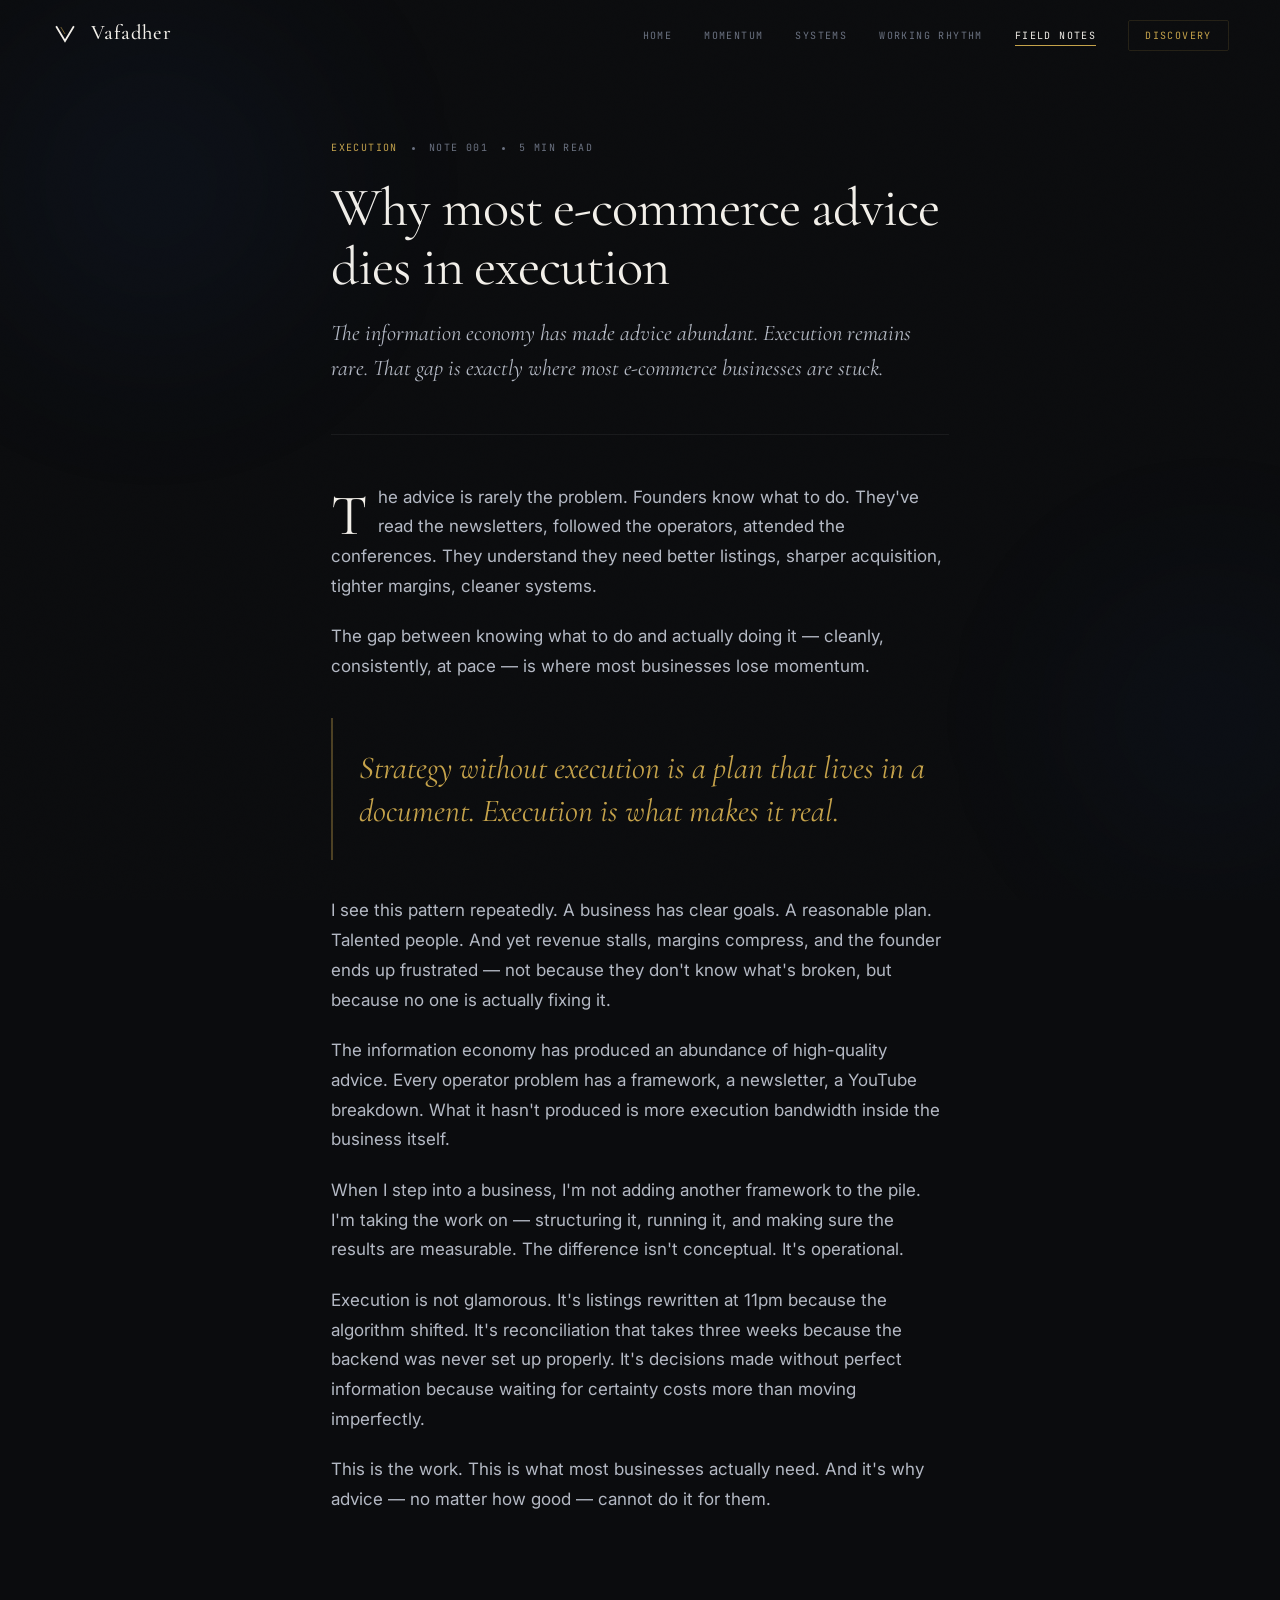
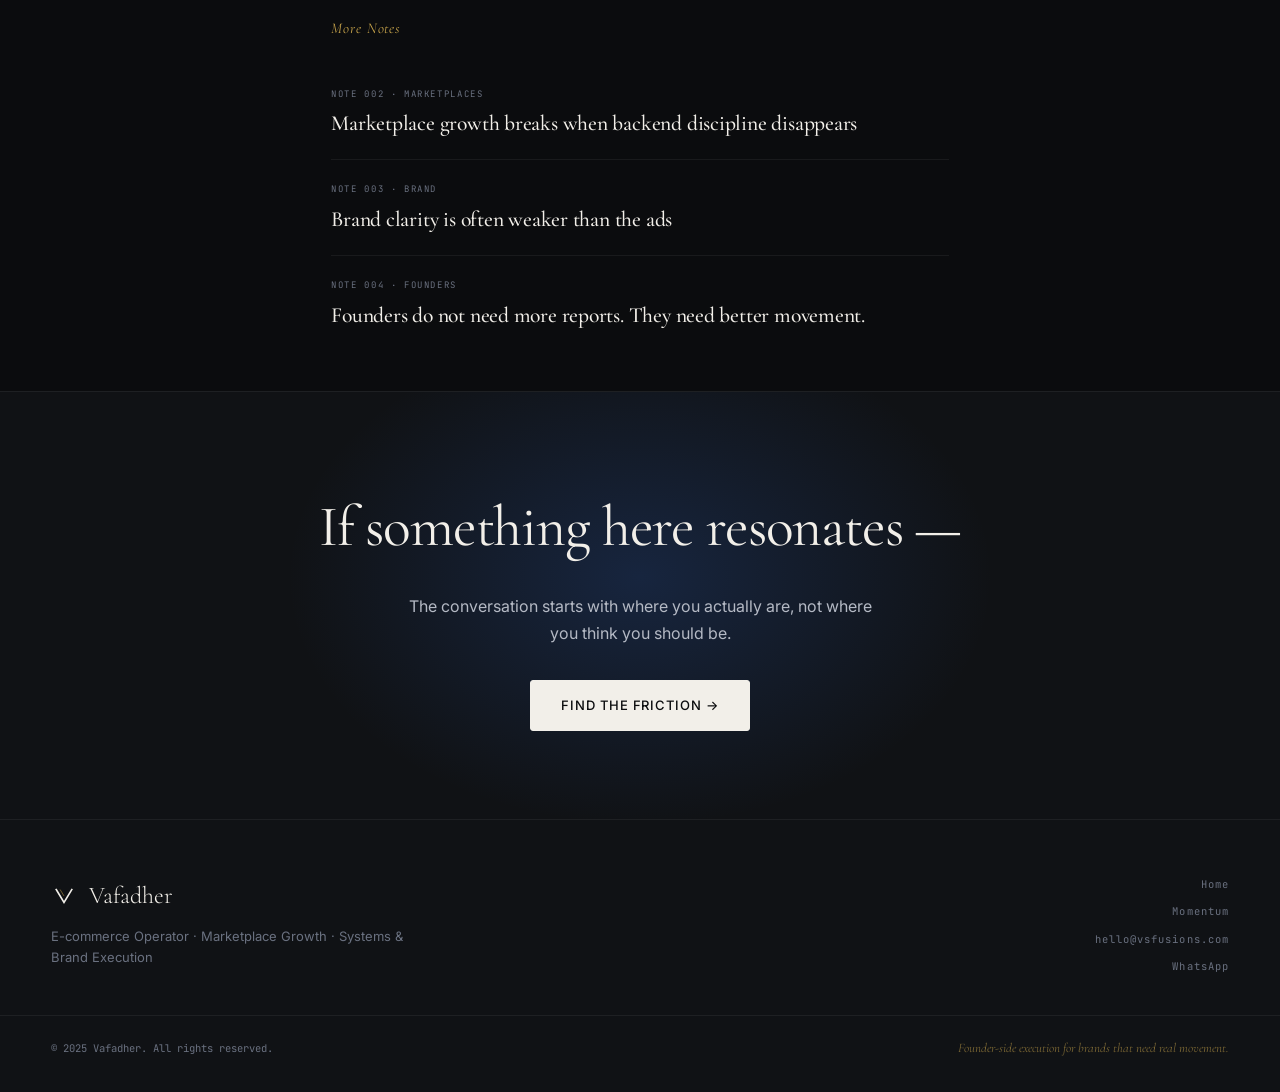
==== commit f04d35f5: "Update field-notes.html" ====
--- a/field-notes.html
+++ b/field-notes.html
@@ -4,7 +4,7 @@
   <meta charset="UTF-8" />
   <meta name="viewport" content="width=device-width, initial-scale=1.0" />
   <title>Field Notes — Vafadher</title>
-  <meta name="description" content="Operator observations on execution gaps, marketplace lessons, brand clarity, and what founders usually miss." />
+  <meta name="description" content="Operator observations on execution, marketplaces, brand, and what founders usually miss." />
   <link rel="icon" type="image/svg+xml" href="data:image/svg+xml,%3Csvg xmlns='http://www.w3.org/2000/svg' viewBox='0 0 32 32'%3E%3Crect width='32' height='32' fill='%230b0c0e'/%3E%3Cpath d='M7 8 L16 24 L25 8' stroke='%23f2efe9' stroke-width='3' fill='none' stroke-linecap='square'/%3E%3Cpath d='M12 8 L16 16' stroke='%23c5a24a' stroke-width='1' fill='none'/%3E%3C/svg%3E" />
   <link rel="preconnect" href="https://fonts.googleapis.com" />
   <link rel="preconnect" href="https://fonts.gstatic.com" crossorigin />
@@ -16,12 +16,11 @@
   <div class="bg-orbs" aria-hidden="true">
     <div class="orb orb-1"></div>
     <div class="orb orb-2"></div>
-    <div class="orb orb-3"></div>
   </div>
 
   <nav class="nav" id="nav">
     <div class="nav-inner">
-      <a href="index.html" class="nav-logo">
+      <a href="/" class="nav-logo">
         <svg class="logo-monogram" viewBox="0 0 40 40" xmlns="http://www.w3.org/2000/svg" aria-hidden="true">
           <path d="M8 10 L20 30 L32 10" stroke="currentColor" stroke-width="2.5" fill="none" stroke-linecap="square" stroke-linejoin="miter"/>
           <path d="M14 10 L20 20" stroke="var(--gold)" stroke-width="0.8" fill="none"/>
@@ -29,12 +28,12 @@
         <span class="logo-wordmark">Vafadher</span>
       </a>
       <ul class="nav-links">
-        <li><a href="index.html" class="nav-link">Home</a></li>
-        <li><a href="momentum" class="nav-link">Momentum</a></li>
-        <li><a href="index.html#systems" class="nav-link">Systems</a></li>
-        <li><a href="index.html#working-rhythm" class="nav-link">Working Rhythm</a></li>
-        <li><a href="field-notes" class="nav-link active">Field Notes</a></li>
-        <li><a href="index.html#discovery" class="nav-link nav-cta">Discovery</a></li>
+        <li><a href="/" class="nav-link">Home</a></li>
+        <li><a href="/momentum" class="nav-link">Momentum</a></li>
+        <li><a href="/#systems" class="nav-link">Systems</a></li>
+        <li><a href="/#working-rhythm" class="nav-link">Working Rhythm</a></li>
+        <li><a href="/field-notes" class="nav-link active">Field Notes</a></li>
+        <li><a href="/#discovery" class="nav-link nav-cta">Discovery</a></li>
       </ul>
       <button class="nav-toggle" id="navToggle" aria-label="Toggle menu">
         <span></span><span></span><span></span>
@@ -44,16 +43,15 @@
 
   <div class="mobile-nav" id="mobileNav">
     <ul>
-      <li><a href="index.html" class="mob-link">Home</a></li>
-      <li><a href="momentum" class="mob-link">Momentum</a></li>
-      <li><a href="index.html#systems" class="mob-link">Systems</a></li>
-      <li><a href="index.html#working-rhythm" class="mob-link">Working Rhythm</a></li>
-      <li><a href="field-notes" class="mob-link">Field Notes</a></li>
-      <li><a href="index.html#discovery" class="mob-link">Discovery</a></li>
+      <li><a href="/" class="mob-link">Home</a></li>
+      <li><a href="/momentum" class="mob-link">Momentum</a></li>
+      <li><a href="/#systems" class="mob-link">Systems</a></li>
+      <li><a href="/#working-rhythm" class="mob-link">Working Rhythm</a></li>
+      <li><a href="/field-notes" class="mob-link">Field Notes</a></li>
+      <li><a href="/#discovery" class="mob-link">Discovery</a></li>
     </ul>
   </div>
 
-  <!-- FEATURED ARTICLE — editorial layout -->
   <article class="fn-page-wrap" data-reveal>
     <header class="fn-article-hero">
       <div class="fn-article-meta">
@@ -86,7 +84,6 @@
     </div>
   </article>
 
-  <!-- MORE NOTES -->
   <section class="fn-more-list">
     <p class="fn-more-heading">More Notes</p>
     <a href="#" class="fn-more-item">
@@ -103,11 +100,10 @@
     </a>
   </section>
 
-  <!-- CTA -->
   <div class="disc-cta-block" data-reveal>
     <h2>If something here resonates —</h2>
     <p>The conversation starts with where you actually are, not where you think you should be.</p>
-    <a href="index.html#discovery" class="btn-primary">Find the Friction →</a>
+    <a href="/#discovery" class="btn-primary">Find the Friction →</a>
   </div>
 
   <footer class="footer">
@@ -123,8 +119,8 @@
         <p class="footer-pos">E-commerce Operator · Marketplace Growth · Systems & Brand Execution</p>
       </div>
       <nav class="footer-links">
-        <a href="index.html">Home</a>
-        <a href="momentum">Momentum</a>
+        <a href="/">Home</a>
+        <a href="/momentum">Momentum</a>
         <a href="mailto:hello@vsfusions.com">hello@vsfusions.com</a>
         <a href="https://wa.me/918019293069" target="_blank" rel="noopener">WhatsApp</a>
       </nav>
--- a/styles.css
+++ b/styles.css
@@ -1,6 +1,5 @@
 /* ============================================================
-   VAFADHER v5 — Premium Editorial
-   Fluid type · Sticky sidebars · Cursor glow · Drifting depth
+   VAFADHER v6 — Performance & mobile refined
    ============================================================ */
 
 *, *::before, *::after { box-sizing: border-box; margin: 0; padding: 0; }
@@ -16,7 +15,7 @@
 
   --t-hi:       #f2efe9;
   --t-mid:      #b4b9c4;
-  --t-lo:       #5c6272;
+  --t-lo:       #6a7180;
 
   --gold:       #c5a24a;
   --gold-dim:   rgba(197,162,74,0.14);
@@ -24,7 +23,6 @@
 
   --blue-glow:  rgba(48,105,210,0.22);
   --blue-mid:   rgba(68,128,240,0.28);
-  --accent-glow:#4a8af4;
 
   --f-display:  'Cormorant Garamond', Georgia, serif;
   --f-body:     'Inter', system-ui, sans-serif;
@@ -34,7 +32,6 @@
   --ease:       cubic-bezier(0.16, 1, 0.3, 1);
   --max:        1280px;
   --px:         clamp(20px, 4vw, 56px);
-  --sidebar-w:  clamp(60px, 6vw, 88px);
 }
 
 html { scroll-behavior: smooth; font-size: 16px; }
@@ -44,92 +41,64 @@
   color: var(--t-hi);
   font-family: var(--f-body);
   font-weight: 400;
-  /* Crisp 16px / 1.6 for legibility */
   font-size: 16px;
-  line-height: 1.6;
+  line-height: 1.65;
   overflow-x: hidden;
   -webkit-font-smoothing: antialiased;
   -moz-osx-font-smoothing: grayscale;
-  position: relative;
 }
 
 a { color: inherit; text-decoration: none; }
 ul { list-style: none; }
-img { display: block; max-width: 100%; }
-
-/* ============================================================
-   ATMOSPHERE — grain + drifting orbs
+img, svg { display: block; max-width: 100%; }
+
+/* ============================================================
+   PERFORMANCE-OPTIMISED ATMOSPHERE
    ============================================================ */
 .grain {
   position: fixed; inset: 0; z-index: 9999;
   pointer-events: none;
-  opacity: 0.03;
-  background-image: url("data:image/svg+xml,%3Csvg viewBox='0 0 256 256' xmlns='http://www.w3.org/2000/svg'%3E%3Cfilter id='n'%3E%3CfeTurbulence type='fractalNoise' baseFrequency='0.9' numOctaves='4' stitchTiles='stitch'/%3E%3C/filter%3E%3Crect width='100%25' height='100%25' filter='url(%23n)'/%3E%3C/svg%3E");
-  background-repeat: repeat;
-  background-size: 180px 180px;
+  opacity: 0.025;
+  background-image: url("data:image/svg+xml,%3Csvg viewBox='0 0 256 256' xmlns='http://www.w3.org/2000/svg'%3E%3Cfilter id='n'%3E%3CfeTurbulence type='fractalNoise' baseFrequency='0.9' numOctaves='3' stitchTiles='stitch'/%3E%3C/filter%3E%3Crect width='100%25' height='100%25' filter='url(%23n)'/%3E%3C/svg%3E");
+  background-size: 200px 200px;
   mix-blend-mode: overlay;
 }
 
+/* FIXED — only 2 orbs, fixed position, less blur = better performance */
 .bg-orbs {
   position: fixed; inset: 0; z-index: 0;
   pointer-events: none; overflow: hidden;
+  will-change: auto;
 }
 .orb {
   position: absolute; border-radius: 50%;
-  filter: blur(120px);
-  opacity: 0.55;
+  filter: blur(80px);
+  opacity: 0.5;
+  transform: translateZ(0);
 }
 .orb-1 {
-  width: 50vw; height: 50vw; top: -10%; left: -10%;
-  background: radial-gradient(circle, rgba(48,105,210,0.14) 0%, transparent 70%);
-  animation: drift1 32s ease-in-out infinite;
+  width: 40vw; height: 40vw; top: -8%; left: -8%;
+  background: radial-gradient(circle, rgba(48,105,210,0.16) 0%, transparent 70%);
 }
 .orb-2 {
-  width: 45vw; height: 45vw; top: 40%; right: -15%;
-  background: radial-gradient(circle, rgba(48,105,210,0.10) 0%, transparent 70%);
-  animation: drift2 40s ease-in-out infinite;
-}
-.orb-3 {
-  width: 40vw; height: 40vw; bottom: -10%; left: 30%;
-  background: radial-gradient(circle, rgba(40,60,130,0.12) 0%, transparent 70%);
-  animation: drift3 48s ease-in-out infinite;
-}
-@keyframes drift1 {
-  0%,100% { transform: translate(0,0); }
-  50% { transform: translate(6vw, 4vh); }
-}
-@keyframes drift2 {
-  0%,100% { transform: translate(0,0); }
-  50% { transform: translate(-5vw, -6vh); }
-}
-@keyframes drift3 {
-  0%,100% { transform: translate(0,0); }
-  50% { transform: translate(4vw, -5vh); }
-}
-@media (prefers-reduced-motion: reduce) {
-  .orb { animation: none; }
-}
-
-/* ============================================================
-   TYPOGRAPHY — fluid scale
-   ============================================================ */
-.tag-label {
-  display: block; font-family: var(--f-mono); font-size: 10px;
-  letter-spacing: 0.22em; text-transform: uppercase;
-  color: var(--gold); margin-bottom: 16px;
-}
-
+  width: 35vw; height: 35vw; top: 55%; right: -12%;
+  background: radial-gradient(circle, rgba(48,105,210,0.12) 0%, transparent 70%);
+}
+
+/* ============================================================
+   TYPOGRAPHY
+   ============================================================ */
 .tag-label-serif {
   display: block; font-family: var(--f-display);
-  font-size: clamp(13px, 1vw, 15px);
+  font-size: clamp(14px, 1vw, 16px);
   font-style: italic; font-weight: 400;
-  letter-spacing: 0.08em; color: var(--gold);
-  margin-bottom: 14px;
+  letter-spacing: 0.06em; color: var(--gold);
+  margin-bottom: 16px;
 }
 
 .section-h {
   font-family: var(--f-display);
-  font-size: clamp(2.5rem, 5.5vw, 4.5rem);
+  font-size: clamp(2.4rem, 5vw, 4.2rem);
   font-weight: 500; line-height: 1.05;
   letter-spacing: -0.02em;
   color: var(--t-hi); margin-bottom: 18px;
@@ -148,7 +117,7 @@
   display: inline-flex; align-items: center; justify-content: center;
   font-family: var(--f-body); font-size: 13px; font-weight: 500;
   letter-spacing: 0.07em; text-transform: uppercase;
-  padding: 14px 32px;
+  padding: 14px 30px;
   background: var(--t-hi); color: var(--canvas);
   border: 1px solid var(--t-hi); border-radius: 3px;
   cursor: pointer; transition: all 0.25s var(--ease); white-space: nowrap;
@@ -170,7 +139,7 @@
   display: inline-flex; align-items: center;
   font-family: var(--f-body); font-size: 13px; font-weight: 500;
   letter-spacing: 0.06em; text-transform: uppercase;
-  padding: 13px 28px;
+  padding: 13px 26px;
   color: var(--t-mid); border: 1px solid var(--b-soft);
   border-radius: 3px; transition: all 0.25s var(--ease);
   background: transparent;
@@ -184,11 +153,11 @@
 }
 
 /* ============================================================
-   REVEAL — slide + fade
+   REVEAL
    ============================================================ */
 [data-reveal] {
-  opacity: 0; transform: translateY(40px);
-  transition: opacity 0.9s var(--ease), transform 0.9s var(--ease);
+  opacity: 0; transform: translateY(30px);
+  transition: opacity 0.85s var(--ease), transform 0.85s var(--ease);
 }
 [data-reveal].visible { opacity: 1; transform: none; }
 [data-reveal-delay="60"]  { transition-delay: 60ms; }
@@ -204,70 +173,28 @@
 [data-reveal-delay="300"] { transition-delay: 300ms; }
 
 /* ============================================================
-   HOVER GLOW — cursor-following
+   HOVER GLOW — disabled on mobile for perf
    ============================================================ */
 .hover-glow { position: relative; overflow: hidden; }
-.hover-glow::before {
-  content: '';
-  position: absolute;
-  top: var(--mouse-y, 50%); left: var(--mouse-x, 50%);
-  width: 280px; height: 280px;
-  background: radial-gradient(circle, rgba(74,138,244,0.18) 0%, transparent 70%);
-  border-radius: 50%;
-  transform: translate(-50%, -50%);
-  opacity: 0;
-  transition: opacity 0.4s;
-  pointer-events: none; z-index: 1;
-}
-.hover-glow:hover::before { opacity: 1; }
 .hover-glow > * { position: relative; z-index: 2; }
 
-/* ============================================================
-   SECTION FRAME + STICKY SIDEBAR
-   ============================================================ */
-.section-frame {
-  position: relative;
-  padding-left: var(--sidebar-w);
-}
-.section-sidebar {
-  position: absolute;
-  top: 0; left: 0; bottom: 0;
-  width: var(--sidebar-w);
-  border-right: 1px solid var(--b-dim);
-  display: flex; flex-direction: column;
-  align-items: center; justify-content: flex-start;
-  padding: 64px 0;
-  z-index: 5;
-}
-.section-sidebar::before {
-  content: '';
-  position: sticky; top: 50%;
-  display: block;
-}
-.sidebar-num {
-  font-family: var(--f-mono); font-size: 10px;
-  letter-spacing: 0.18em; color: var(--gold);
-  writing-mode: vertical-rl; transform: rotate(180deg);
-  margin-bottom: 16px;
-  position: sticky; top: calc(var(--nav-h) + 80px);
-}
-.sidebar-line {
-  width: 1px; height: 60px;
-  background: var(--b-soft);
-  margin-bottom: 16px;
-  position: sticky; top: calc(var(--nav-h) + 112px);
-}
-.sidebar-label {
-  font-family: var(--f-display);
-  font-style: italic; font-size: 12px;
-  font-weight: 400; color: var(--t-lo);
-  writing-mode: vertical-rl; transform: rotate(180deg);
-  letter-spacing: 0.12em;
-  position: sticky; top: calc(var(--nav-h) + 188px);
-}
-
-/* ============================================================
-   NAV with SVG monogram
+@media (hover: hover) and (pointer: fine) {
+  .hover-glow::before {
+    content: '';
+    position: absolute;
+    top: var(--mouse-y, 50%); left: var(--mouse-x, 50%);
+    width: 240px; height: 240px;
+    background: radial-gradient(circle, rgba(74,138,244,0.15) 0%, transparent 70%);
+    border-radius: 50%;
+    transform: translate(-50%, -50%);
+    opacity: 0; transition: opacity 0.35s;
+    pointer-events: none; z-index: 1;
+  }
+  .hover-glow:hover::before { opacity: 1; }
+}
+
+/* ============================================================
+   NAV
    ============================================================ */
 .nav {
   position: fixed; top: 0; left: 0; right: 0; z-index: 200;
@@ -277,6 +204,7 @@
 .nav.scrolled {
   background: rgba(11,12,14,0.94);
   backdrop-filter: blur(20px);
+  -webkit-backdrop-filter: blur(20px);
   border-color: var(--b-dim);
 }
 .nav-inner {
@@ -288,11 +216,7 @@
   color: var(--t-hi); transition: opacity 0.2s;
 }
 .nav-logo:hover { opacity: 0.7; }
-.logo-monogram {
-  width: 28px; height: 28px;
-  color: var(--t-hi);
-  flex-shrink: 0;
-}
+.logo-monogram { width: 28px; height: 28px; color: var(--t-hi); flex-shrink: 0; }
 .logo-wordmark {
   font-family: var(--f-display); font-size: 1.3rem;
   font-weight: 500; letter-spacing: 0.04em;
@@ -314,10 +238,8 @@
   font-family: var(--f-mono); font-size: 10px; letter-spacing: 0.14em;
   text-transform: uppercase; color: var(--gold);
   border: 1px solid var(--gold-dim); padding: 8px 16px; border-radius: 2px;
-  transition: background 0.2s;
 }
 .nav-cta:hover { background: var(--gold-dim); }
-
 .nav-toggle {
   display: none; flex-direction: column; gap: 5px;
   background: none; border: none; cursor: pointer; padding: 8px;
@@ -338,18 +260,16 @@
 }
 
 /* ============================================================
-   HERO — fluid type, dashboard fixed
+   HERO
    ============================================================ */
 .hero {
-  min-height: 100vh;
-  display: flex; align-items: center;
-  overflow: hidden; padding-top: var(--nav-h);
-  position: relative;
+  min-height: 100vh; display: flex; align-items: center;
+  overflow: hidden; padding-top: var(--nav-h); position: relative;
 }
 .hero-atmosphere {
-  position: absolute; top: -25%; right: -12%;
-  width: 68vw; height: 90vh;
-  background: radial-gradient(ellipse at 52% 38%, var(--blue-glow) 0%, transparent 58%);
+  position: absolute; top: -20%; right: -10%;
+  width: 60vw; height: 80vh;
+  background: radial-gradient(ellipse at 52% 38%, var(--blue-glow) 0%, transparent 60%);
   pointer-events: none;
 }
 .hero-inner {
@@ -361,49 +281,42 @@
 }
 .hero-overline {
   display: block; font-family: var(--f-mono);
-  font-size: clamp(9px, 0.8vw, 10.5px);
+  font-size: clamp(10px, 0.8vw, 11px);
   letter-spacing: 0.18em; text-transform: uppercase;
   color: var(--gold); margin-bottom: 28px; line-height: 1.9;
-  opacity: 0.85;
-}
-
-/* H1 fluid: 48px mobile → 96px desktop */
+  opacity: 0.9;
+}
 .hero-title {
   font-family: var(--f-display);
-  font-size: clamp(3rem, 8vw, 6rem);
+  font-size: clamp(3.2rem, 8vw, 6rem);
   font-weight: 300; line-height: 0.95;
   letter-spacing: -0.03em; color: var(--t-hi); margin-bottom: 28px;
 }
 .hero-title em { font-style: italic; font-weight: 300; color: var(--t-mid); }
 .hero-tagline {
   font-family: var(--f-display);
-  font-size: clamp(1.15rem, 2vw, 1.55rem);
+  font-size: clamp(1.2rem, 2vw, 1.55rem);
   font-weight: 400; font-style: italic; color: var(--t-mid);
   margin-bottom: 20px; line-height: 1.5;
 }
 .hero-body {
-  font-size: 16px; line-height: 1.6;
+  font-size: 16px; line-height: 1.65;
   font-weight: 400; color: var(--t-mid);
-  max-width: 420px; margin-bottom: 40px;
+  max-width: 440px; margin-bottom: 40px;
   padding-left: 18px; border-left: 2px solid var(--gold-dim);
 }
 .hero-actions { display: flex; align-items: center; gap: 28px; flex-wrap: wrap; }
 
-/* Console — extra padding prevents overlap */
+/* Console */
 .hero-right { position: relative; padding: 28px 44px 28px 0; }
 .console-frame {
   background: var(--surf-1); border: 1px solid var(--b-soft);
   border-radius: 6px; overflow: hidden; position: relative;
-  box-shadow: 0 24px 64px rgba(0,0,0,0.4);
+  box-shadow: 0 20px 60px rgba(0,0,0,0.4);
 }
 .console-float-anim { animation: dashFloat 10s ease-in-out infinite; }
-@keyframes dashFloat {
-  0%,100% { transform: translateY(0); }
-  50% { transform: translateY(-6px); }
-}
-@media (prefers-reduced-motion: reduce) {
-  .console-float-anim { animation: none; }
-}
+@keyframes dashFloat { 0%,100% { transform: translateY(0); } 50% { transform: translateY(-5px); } }
+@media (prefers-reduced-motion: reduce) { .console-float-anim { animation: none; } }
 
 .console-grid-bg {
   position: absolute; inset: 0;
@@ -426,13 +339,13 @@
 .console-live {
   display: flex; align-items: center; gap: 6px; margin-left: auto;
   font-family: var(--f-mono); font-size: 9px; letter-spacing: 0.1em;
-  text-transform: uppercase; color: rgba(52,200,110,0.85);
+  text-transform: uppercase; color: rgba(52,200,110,0.9);
 }
 .live-dot {
   width: 6px; height: 6px; border-radius: 50%;
   background: rgba(52,200,110,0.9); animation: livepulse 2s ease-in-out infinite;
 }
-@keyframes livepulse { 0%,100%{opacity:1}50%{opacity:0.3} }
+@keyframes livepulse { 0%,100%{opacity:1}50%{opacity:0.35} }
 
 .console-metrics-row {
   display: grid; grid-template-columns: 1fr auto 1fr auto 1fr;
@@ -445,7 +358,7 @@
   margin-bottom: 6px; display: block; white-space: nowrap;
 }
 .c-metric-value {
-  font-family: var(--f-display); font-size: 1.5rem; font-weight: 500;
+  font-family: var(--f-display); font-size: 1.45rem; font-weight: 500;
   color: var(--t-hi); line-height: 1; white-space: nowrap;
   overflow: hidden; text-overflow: ellipsis;
 }
@@ -478,30 +391,23 @@
 }
 .ch-pill--dim { color: var(--t-lo); border-color: var(--b-dim); }
 
-/* Signal cards — more padding, no overlap */
 .sig-card {
   position: absolute; background: var(--surf-2);
   border: 1px solid var(--b-soft); border-radius: 5px;
   padding: 14px 18px;
   display: flex; align-items: flex-start; gap: 12px;
   box-shadow: 0 8px 28px rgba(0,0,0,0.5);
-  min-width: 225px;
-}
-.sig-card--1 {
-  right: -4px; top: 36px;
-  animation: floatA 6s ease-in-out infinite;
-}
-.sig-card--2 {
-  left: -12px; bottom: 30px;
-  animation: floatA 8s ease-in-out infinite 2.5s;
-}
-@keyframes floatA { 0%,100%{transform:translateY(0)} 50%{transform:translateY(-8px)} }
+  min-width: 220px;
+}
+.sig-card--1 { right: -4px; top: 36px; animation: floatA 6s ease-in-out infinite; }
+.sig-card--2 { left: -12px; bottom: 30px; animation: floatA 8s ease-in-out infinite 2.5s; }
+@keyframes floatA { 0%,100%{transform:translateY(0)} 50%{transform:translateY(-6px)} }
+@media (prefers-reduced-motion: reduce) { .sig-card--1, .sig-card--2 { animation: none; } }
 .sig-icon { font-size: 18px; color: var(--gold); flex-shrink: 0; margin-top: 1px; }
 .sig-text { min-width: 0; }
 .sig-val {
   font-family: var(--f-display); font-size: 1.2rem; font-weight: 500;
-  color: var(--t-hi); line-height: 1.2; margin-bottom: 4px;
-  white-space: nowrap;
+  color: var(--t-hi); line-height: 1.2; margin-bottom: 4px; white-space: nowrap;
 }
 .sig-sub {
   font-family: var(--f-mono); font-size: 8.5px; letter-spacing: 0.1em;
@@ -509,7 +415,7 @@
 }
 
 .hero-scroll-hint {
-  position: absolute; bottom: 36px; left: 50%; transform: translateX(-50%);
+  position: absolute; bottom: 32px; left: 50%; transform: translateX(-50%);
   display: flex; flex-direction: column; align-items: center; gap: 8px;
   font-family: var(--f-mono); font-size: 8.5px;
   letter-spacing: 0.2em; text-transform: uppercase; color: var(--t-lo);
@@ -529,15 +435,14 @@
 /* ============================================================
    PROOF
    ============================================================ */
-.proof { border-top: 1px solid var(--b-dim); border-bottom: 1px solid var(--b-dim); padding-top: 0; padding-bottom: 0; }
+.proof { border-top: 1px solid var(--b-dim); border-bottom: 1px solid var(--b-dim); }
 .proof-inner {
   max-width: var(--max); margin: 0 auto;
   display: grid; grid-template-columns: repeat(4,1fr);
   background: var(--b-dim); gap: 1px;
 }
 .proof-card {
-  background: var(--canvas);
-  padding: 56px 36px;
+  background: var(--canvas); padding: 54px 36px;
   transition: background 0.3s;
 }
 .proof-card:hover { background: var(--surf-1); }
@@ -559,10 +464,10 @@
 /* ============================================================
    BREAKDOWN
    ============================================================ */
-.breakdown { padding: 140px 0; border-bottom: 1px solid var(--b-dim); }
+.breakdown { padding: 120px 0; border-bottom: 1px solid var(--b-dim); }
 .breakdown-inner {
   max-width: var(--max); margin: 0 auto; padding: 0 var(--px);
-  display: grid; grid-template-columns: 200px 1fr; gap: 72px; align-items: start;
+  display: grid; grid-template-columns: 180px 1fr; gap: 72px; align-items: start;
 }
 .breakdown-tag {
   padding-top: 10px;
@@ -574,86 +479,158 @@
 .breakdown-statement { max-width: 680px; }
 .breakdown-statement p {
   font-family: var(--f-display);
-  font-size: clamp(1.4rem, 2.4vw, 2rem);
+  font-size: clamp(1.35rem, 2.2vw, 1.9rem);
   font-weight: 400; line-height: 1.55;
-  color: var(--t-mid); margin-bottom: 1.5rem;
+  color: var(--t-mid); margin-bottom: 1.4rem;
 }
 .bd-accent {
   color: var(--t-hi) !important;
-  font-size: clamp(1.7rem, 3vw, 2.6rem) !important;
+  font-size: clamp(1.65rem, 2.8vw, 2.4rem) !important;
   font-weight: 500 !important; font-style: italic;
   padding-left: 22px; border-left: 2px solid var(--gold-line);
   margin: 0.4rem 0 1.5rem !important;
 }
 
 /* ============================================================
-   SYSTEMS — blueprint grid, no gaps
-   ============================================================ */
-.systems { padding: 120px 0; background: var(--surf-1); border-bottom: 1px solid var(--b-dim); }
+   FOUNDER SECTION — new
+   ============================================================ */
+.founder-section {
+  padding: 120px 0;
+  border-bottom: 1px solid var(--b-dim);
+  background: var(--surf-1);
+}
+.founder-inner {
+  max-width: var(--max); margin: 0 auto; padding: 0 var(--px);
+  display: grid; grid-template-columns: 5fr 7fr; gap: 72px;
+  align-items: center;
+}
+.founder-visual { position: relative; }
+.founder-photo-frame {
+  position: relative;
+  aspect-ratio: 4/5;
+  background: var(--surf-2);
+  border: 1px solid var(--b-soft);
+  border-radius: 4px;
+  overflow: hidden;
+}
+.founder-placeholder {
+  position: absolute; inset: 0;
+  display: flex; align-items: center; justify-content: center;
+  background: linear-gradient(135deg, var(--surf-3) 0%, var(--canvas) 100%);
+}
+.founder-svg { width: 100%; height: 100%; }
+.founder-corner-detail {
+  position: absolute; width: 24px; height: 24px;
+  border-color: var(--gold); border-style: solid;
+  opacity: 0.6;
+}
+.founder-corner-detail.tl { top: 16px; left: 16px; border-width: 1px 0 0 1px; }
+.founder-corner-detail.br { bottom: 16px; right: 16px; border-width: 0 1px 1px 0; }
+.founder-badge {
+  position: absolute; bottom: -20px; left: 24px;
+  background: var(--canvas);
+  border: 1px solid var(--b-soft);
+  border-radius: 3px;
+  padding: 12px 18px;
+  display: flex; flex-direction: column; gap: 3px;
+  box-shadow: 0 8px 24px rgba(0,0,0,0.4);
+}
+.founder-badge-label {
+  font-family: var(--f-mono); font-size: 9px;
+  letter-spacing: 0.18em; text-transform: uppercase;
+  color: var(--gold);
+}
+.founder-badge-name {
+  font-family: var(--f-display); font-size: 1.1rem;
+  font-weight: 500; color: var(--t-hi);
+}
+
+.founder-copy { padding-left: 20px; }
+.founder-body {
+  font-size: 16px; line-height: 1.7;
+  color: var(--t-mid); margin-bottom: 18px;
+  max-width: 480px;
+}
+.founder-signals {
+  display: grid; grid-template-columns: repeat(3, 1fr);
+  gap: 24px; margin-top: 40px; padding-top: 40px;
+  border-top: 1px solid var(--b-dim);
+}
+.founder-signal-item { display: flex; flex-direction: column; gap: 6px; }
+.founder-signal-num {
+  font-family: var(--f-display);
+  font-size: clamp(1.6rem, 2.5vw, 2.2rem);
+  font-weight: 400; color: var(--t-hi);
+  line-height: 1; letter-spacing: -0.02em;
+}
+.founder-signal-lbl {
+  font-family: var(--f-mono); font-size: 9px;
+  letter-spacing: 0.14em; text-transform: uppercase;
+  color: var(--t-lo);
+}
+
+/* ============================================================
+   SYSTEMS
+   ============================================================ */
+.systems { padding: 120px 0; border-bottom: 1px solid var(--b-dim); }
 .systems-inner { max-width: var(--max); margin: 0 auto; padding: 0 var(--px); }
-.systems-hd { margin-bottom: 60px; }
+.systems-hd { margin-bottom: 56px; }
 .sys-grid {
-  display: grid;
-  grid-template-columns: repeat(3, 1fr);
-  border: 1px solid var(--b-dim);
-  border-radius: 3px;
-  overflow: hidden;
+  display: grid; grid-template-columns: repeat(3, 1fr);
+  border: 1px solid var(--b-dim); border-radius: 3px; overflow: hidden;
 }
 .sys-item {
-  background: var(--canvas);
-  padding: 38px 34px;
+  background: var(--canvas); padding: 38px 32px;
   border-right: 1px solid var(--b-dim);
   border-bottom: 1px solid var(--b-dim);
   transition: background 0.3s;
 }
-/* Remove borders on edge items */
 .sys-item:nth-child(3n) { border-right: none; }
 .sys-item:nth-last-child(-n+3) { border-bottom: none; }
-
 .sys-item:hover { background: var(--surf-2); }
-.sys-item:hover .sys-num { color: var(--t-hi); }
 .sys-item--accent { background: var(--surf-2); }
 .sys-item--accent:hover { background: var(--surf-3); }
-
 .sys-num {
   font-family: var(--f-mono); font-size: 11px; letter-spacing: 0.14em;
-  color: var(--gold); margin-bottom: 22px; display: block;
-  transition: color 0.3s;
+  color: var(--gold); margin-bottom: 20px; display: block;
 }
 .sys-item h3 {
   font-family: var(--f-display); font-size: 1.45rem; font-weight: 500;
-  color: var(--t-hi); margin-bottom: 14px; line-height: 1.2;
+  color: var(--t-hi); margin-bottom: 12px; line-height: 1.2;
   letter-spacing: -0.01em;
 }
-.sys-item p { font-size: 14px; font-weight: 400; color: var(--t-mid); line-height: 1.7; }
+.sys-item p { font-size: 14.5px; font-weight: 400; color: var(--t-mid); line-height: 1.7; }
 
 /* ============================================================
    MOMENTUM
    ============================================================ */
-.momentum { padding: 120px 0; border-bottom: 1px solid var(--b-dim); position: relative; overflow: hidden; }
+.momentum { padding: 120px 0; background: var(--surf-1); border-bottom: 1px solid var(--b-dim); }
 .momentum-inner { position: relative; z-index: 2; max-width: var(--max); margin: 0 auto; padding: 0 var(--px); }
-.momentum-hd { margin-bottom: 60px; }
+.momentum-hd { margin-bottom: 56px; }
 .cases {
   display: grid; grid-template-columns: 1fr 1fr;
-  gap: 1px; background: var(--b-dim);
   border: 1px solid var(--b-dim); border-radius: 3px; overflow: hidden;
 }
 .case-card {
-  background: var(--canvas); padding: 52px 40px;
-  transition: background 0.3s, transform 0.3s var(--ease);
-}
-.case-card:hover { background: var(--surf-1); transform: translateY(-2px); }
+  background: var(--canvas); padding: 48px 38px;
+  border-right: 1px solid var(--b-dim);
+  border-bottom: 1px solid var(--b-dim);
+  transition: background 0.3s;
+}
+.case-card:nth-child(2n) { border-right: none; }
+.case-card:nth-last-child(-n+2) { border-bottom: none; }
+.case-card:hover { background: var(--surf-1); }
 .case-badge {
   font-family: var(--f-mono); font-size: 9px; letter-spacing: 0.18em;
-  text-transform: uppercase; color: var(--gold); margin-bottom: 20px; display: block;
+  text-transform: uppercase; color: var(--gold); margin-bottom: 18px; display: block;
 }
 .case-title {
-  font-family: var(--f-display); font-size: 1.4rem; font-weight: 500;
-  color: var(--t-hi); margin-bottom: 18px; line-height: 1.2; letter-spacing: -0.01em;
+  font-family: var(--f-display); font-size: 1.35rem; font-weight: 500;
+  color: var(--t-hi); margin-bottom: 16px; line-height: 1.2; letter-spacing: -0.01em;
 }
 .case-result {
   font-family: var(--f-display);
-  font-size: clamp(2.2rem, 3.5vw, 3.4rem);
+  font-size: clamp(2.2rem, 3.5vw, 3.2rem);
   font-weight: 400; color: var(--t-hi);
   line-height: 1; letter-spacing: -0.025em; margin-bottom: 18px;
 }
@@ -661,7 +638,7 @@
   font-size: 0.95rem; font-weight: 300; font-style: italic;
   color: var(--t-lo); margin-left: 8px;
 }
-.case-body { font-size: 14.5px; font-weight: 400; color: var(--t-mid); line-height: 1.7; margin-bottom: 24px; }
+.case-body { font-size: 14.5px; font-weight: 400; color: var(--t-mid); line-height: 1.7; margin-bottom: 22px; }
 .case-rule { height: 1px; background: var(--b-dim); margin-bottom: 14px; }
 .case-tag {
   font-family: var(--f-mono); font-size: 9px; letter-spacing: 0.12em;
@@ -669,58 +646,52 @@
 }
 
 /* ============================================================
-   BRANDS — marquee
+   BRANDS
    ============================================================ */
 .brands { padding: 0; border-bottom: 1px solid var(--b-dim); }
-.brands-header { max-width: var(--max); margin: 0 auto; padding: 56px var(--px) 32px; }
+.brands-header { max-width: var(--max); margin: 0 auto; padding: 52px var(--px) 28px; }
 .brands-eyebrow {
   font-family: var(--f-display); font-style: italic;
   font-size: 15px; letter-spacing: 0.06em;
   color: var(--t-lo);
 }
 .marquee-wrap {
-  width: 100%; overflow: hidden; padding: 0 0 52px;
+  width: 100%; overflow: hidden; padding: 0 0 48px;
   -webkit-mask-image: linear-gradient(90deg, transparent 0%, black 10%, black 90%, transparent 100%);
   mask-image: linear-gradient(90deg, transparent 0%, black 10%, black 90%, transparent 100%);
 }
 .marquee-track {
   display: flex; align-items: center;
   width: max-content;
-  animation: marqueeScroll 26s linear infinite;
-}
-@media (prefers-reduced-motion: reduce) {
-  .marquee-track { animation: none; }
-}
+  animation: marqueeScroll 28s linear infinite;
+}
+@media (prefers-reduced-motion: reduce) { .marquee-track { animation: none; } }
 @keyframes marqueeScroll {
   from { transform: translateX(0); }
   to { transform: translateX(-50%); }
 }
 .marquee-item {
-  padding: 0 60px; display: flex; align-items: center; justify-content: center;
+  padding: 0 56px; display: flex; align-items: center; justify-content: center;
   border-right: 1px solid var(--b-dim);
-  transition: filter 0.3s;
 }
 .marquee-track:hover { animation-play-state: paused; }
 .brand-text-logo {
-  font-family: var(--f-display); font-size: 1.7rem; font-weight: 300;
+  font-family: var(--f-display); font-size: 1.65rem; font-weight: 300;
   color: var(--t-lo); letter-spacing: 0.03em; white-space: nowrap;
-  filter: grayscale(100%);
-  opacity: 0.55; transition: opacity 0.3s, color 0.3s, filter 0.3s;
-}
-.marquee-item:hover .brand-text-logo {
-  opacity: 1; color: var(--t-hi); filter: grayscale(0%);
-}
+  opacity: 0.6; transition: opacity 0.3s, color 0.3s;
+}
+.marquee-item:hover .brand-text-logo { opacity: 1; color: var(--t-hi); }
 
 /* ============================================================
    RHYTHM
    ============================================================ */
-.rhythm { padding: 120px 0; background: var(--surf-1); border-bottom: 1px solid var(--b-dim); }
+.rhythm { padding: 120px 0; border-bottom: 1px solid var(--b-dim); }
 .rhythm-inner { max-width: var(--max); margin: 0 auto; padding: 0 var(--px); }
-.rhythm-hd { margin-bottom: 76px; }
-.rhythm-track { display: grid; grid-template-columns: repeat(3,1fr); margin-bottom: 56px; }
+.rhythm-hd { margin-bottom: 72px; }
+.rhythm-track { display: grid; grid-template-columns: repeat(3,1fr); margin-bottom: 52px; }
 .rhythm-step { position: relative; padding-right: 36px; }
 .step-marker {
-  width: 54px; height: 54px; border-radius: 50%;
+  width: 52px; height: 52px; border-radius: 50%;
   border: 1px solid var(--b-soft);
   display: flex; align-items: center; justify-content: center;
   margin-bottom: 28px; position: relative; z-index: 2;
@@ -729,15 +700,15 @@
 .rhythm-step:hover .step-marker { border-color: var(--gold); background: rgba(197,162,74,0.06); }
 .step-n { font-family: var(--f-mono); font-size: 11px; color: var(--gold); letter-spacing: 0.06em; }
 .step-connector {
-  position: absolute; top: 27px; left: 54px; right: 36px;
+  position: absolute; top: 26px; left: 52px; right: 36px;
   height: 1px; background: var(--b-dim);
 }
 .step-connector--last { display: none; }
 .step-body h3 {
-  font-family: var(--f-display); font-size: 1.7rem; font-weight: 500;
+  font-family: var(--f-display); font-size: 1.65rem; font-weight: 500;
   color: var(--t-hi); margin-bottom: 14px; letter-spacing: -0.01em;
 }
-.step-body p { font-size: 14.5px; font-weight: 400; color: var(--t-mid); line-height: 1.7; padding-right: 16px; }
+.step-body p { font-size: 15px; font-weight: 400; color: var(--t-mid); line-height: 1.7; padding-right: 16px; }
 .rhythm-footnote {
   font-family: var(--f-display); font-size: 1.05rem; font-style: italic; font-weight: 400;
   color: var(--t-lo); border-left: 2px solid var(--gold-dim);
@@ -747,9 +718,9 @@
 /* ============================================================
    FIELD NOTES
    ============================================================ */
-.field-notes { padding: 120px 0; border-bottom: 1px solid var(--b-dim); }
+.field-notes { padding: 120px 0; background: var(--surf-1); border-bottom: 1px solid var(--b-dim); }
 .fn-inner { max-width: var(--max); margin: 0 auto; padding: 0 var(--px); }
-.fn-hd { margin-bottom: 60px; }
+.fn-hd { margin-bottom: 56px; }
 .fn-grid {
   display: grid; grid-template-columns: 1fr 1fr;
   border: 1px solid var(--b-dim); border-radius: 3px; overflow: hidden;
@@ -757,28 +728,27 @@
 .fn-card {
   background: var(--canvas); display: flex;
   border-right: 1px solid var(--b-dim); border-bottom: 1px solid var(--b-dim);
-  transition: background 0.3s, transform 0.3s var(--ease);
-  cursor: pointer;
+  transition: background 0.3s; cursor: pointer;
 }
 .fn-card:nth-child(2n) { border-right: none; }
 .fn-card:nth-last-child(-n+2) { border-bottom: none; }
-.fn-card:hover { background: var(--surf-1); transform: translateY(-2px); }
+.fn-card:hover { background: var(--surf-2); }
 .fn-card:hover .fn-accent-bar { opacity: 1; }
 .fn-accent-bar {
   width: 3px; flex-shrink: 0;
   background: linear-gradient(180deg, var(--gold) 0%, transparent 70%);
   opacity: 0.2; transition: opacity 0.3s;
 }
-.fn-card-inner { padding: 40px 34px; flex: 1; display: flex; flex-direction: column; }
+.fn-card-inner { padding: 36px 32px; flex: 1; display: flex; flex-direction: column; }
 .fn-num {
   display: block; font-family: var(--f-mono); font-size: 9px;
   letter-spacing: 0.18em; text-transform: uppercase;
-  color: var(--t-lo); margin-bottom: 18px;
+  color: var(--t-lo); margin-bottom: 16px;
 }
 .fn-card h3 {
-  font-family: var(--f-display); font-size: clamp(1.2rem, 1.9vw, 1.6rem);
+  font-family: var(--f-display); font-size: clamp(1.2rem, 1.9vw, 1.5rem);
   font-weight: 500; color: var(--t-hi); line-height: 1.3;
-  letter-spacing: -0.01em; flex: 1; margin-bottom: 26px;
+  letter-spacing: -0.01em; flex: 1; margin-bottom: 24px;
 }
 .fn-footer { display: flex; align-items: center; justify-content: space-between; margin-top: auto; }
 .fn-tag {
@@ -797,19 +767,19 @@
 /* ============================================================
    DISCOVERY
    ============================================================ */
-.discovery { padding: 120px 0; background: var(--surf-1); position: relative; overflow: hidden; }
+.discovery { padding: 120px 0; position: relative; overflow: hidden; }
 .discovery-atmosphere {
   position: absolute; top: -12%; right: -8%;
-  width: 54vw; height: 85%;
+  width: 50vw; height: 80%;
   background: radial-gradient(ellipse at 65% 32%, var(--blue-glow) 0%, transparent 62%);
   pointer-events: none;
 }
 .discovery-inner {
   position: relative; z-index: 2;
   max-width: var(--max); margin: 0 auto; padding: 0 var(--px);
-  display: grid; grid-template-columns: 1fr 1.1fr; gap: 88px; align-items: start;
-}
-.disc-h { margin-bottom: 26px; }
+  display: grid; grid-template-columns: 1fr 1.1fr; gap: 80px; align-items: start;
+}
+.disc-h { margin-bottom: 24px; }
 .disc-body {
   font-size: 16px; line-height: 1.7;
   font-weight: 400; color: var(--t-mid);
@@ -817,7 +787,7 @@
 }
 .disc-contacts {
   display: flex; flex-direction: column; gap: 16px;
-  margin-top: 44px; padding-top: 40px; border-top: 1px solid var(--b-dim);
+  margin-top: 40px; padding-top: 36px; border-top: 1px solid var(--b-dim);
 }
 .disc-link {
   display: flex; align-items: center; gap: 14px;
@@ -829,8 +799,7 @@
   display: flex; align-items: center; justify-content: center;
   font-size: 14px; flex-shrink: 0; color: var(--gold);
 }
-
-.disc-form-panel { background: var(--canvas); border: 1px solid var(--b-soft); border-radius: 4px; overflow: hidden; }
+.disc-form-panel { background: var(--surf-1); border: 1px solid var(--b-soft); border-radius: 4px; overflow: hidden; }
 .disc-form-top {
   padding: 16px 26px; background: var(--surf-2); border-bottom: 1px solid var(--b-dim);
   display: flex; align-items: center; gap: 16px;
@@ -838,35 +807,32 @@
   text-transform: uppercase; color: var(--t-lo);
 }
 .disc-form-top-line { flex: 1; height: 1px; background: var(--b-dim); }
-form { padding: 30px 26px; display: flex; flex-direction: column; gap: 20px; }
-.f-field { display: flex; flex-direction: column; gap: 8px; }
+form { padding: 28px 26px; display: flex; flex-direction: column; gap: 18px; }
+.f-field { display: flex; flex-direction: column; gap: 7px; }
 .f-field label {
   font-family: var(--f-mono); font-size: 9px; letter-spacing: 0.16em;
   text-transform: uppercase; color: var(--t-lo);
 }
 .f-field input, .f-field textarea {
-  background: var(--surf-1); border: 1px solid var(--b-dim); border-radius: 2px;
-  padding: 13px 16px; font-family: var(--f-body); font-size: 14px;
+  background: var(--surf-2); border: 1px solid var(--b-dim); border-radius: 2px;
+  padding: 12px 15px; font-family: var(--f-body); font-size: 14px;
   font-weight: 400; color: var(--t-hi); outline: none; resize: none;
   transition: border-color 0.2s, background 0.2s; width: 100%;
 }
 .f-field input::placeholder, .f-field textarea::placeholder { color: var(--t-lo); }
-.f-field input:focus, .f-field textarea:focus { border-color: var(--b-mid); background: var(--surf-2); }
-
-/* ============================================================
-   FOOTER with monogram
-   ============================================================ */
-.footer { padding: 60px 0 36px; border-top: 1px solid var(--b-dim); position: relative; }
+.f-field input:focus, .f-field textarea:focus { border-color: var(--b-mid); background: var(--surf-3); }
+
+/* ============================================================
+   FOOTER
+   ============================================================ */
+.footer { padding: 56px 0 32px; border-top: 1px solid var(--b-dim); background: var(--surf-1); }
 .footer-inner {
-  max-width: var(--max); margin: 0 auto 44px; padding: 0 var(--px);
+  max-width: var(--max); margin: 0 auto 40px; padding: 0 var(--px);
   display: flex; align-items: flex-start; justify-content: space-between; gap: 40px;
 }
 .footer-brand-row { display: flex; align-items: center; gap: 12px; margin-bottom: 10px; }
-.footer-monogram { width: 28px; height: 28px; color: var(--t-hi); }
-.footer-logo {
-  font-family: var(--f-display); font-size: 1.6rem; font-weight: 300;
-  color: var(--t-hi);
-}
+.footer-monogram { width: 26px; height: 26px; color: var(--t-hi); }
+.footer-logo { font-family: var(--f-display); font-size: 1.5rem; font-weight: 300; color: var(--t-hi); }
 .footer-pos { font-size: 13px; font-weight: 400; color: var(--t-lo); line-height: 1.65; max-width: 380px; }
 .footer-links { display: flex; flex-direction: column; align-items: flex-end; gap: 10px; }
 .footer-links a {
@@ -875,7 +841,7 @@
 }
 .footer-links a:hover { color: var(--t-mid); }
 .footer-base {
-  max-width: var(--max); margin: 0 auto; padding: 24px var(--px) 0;
+  max-width: var(--max); margin: 0 auto; padding: 22px var(--px) 0;
   border-top: 1px solid var(--b-dim);
   display: flex; align-items: center; justify-content: space-between; gap: 20px;
 }
@@ -886,10 +852,10 @@
 }
 
 /* ============================================================
-   MOMENTUM PAGE
+   PAGE — Momentum & Field Notes
    ============================================================ */
 .page-hero {
-  padding: calc(var(--nav-h) + 80px) var(--px) 88px;
+  padding: calc(var(--nav-h) + 72px) var(--px) 80px;
   max-width: var(--max); margin: 0 auto;
   border-bottom: 1px solid var(--b-dim);
 }
@@ -901,9 +867,9 @@
 }
 .page-hero h1 {
   font-family: var(--f-display);
-  font-size: clamp(3rem, 8vw, 6rem);
+  font-size: clamp(2.8rem, 7vw, 5.5rem);
   font-weight: 300; line-height: 0.98; letter-spacing: -0.03em;
-  color: var(--t-hi); margin-bottom: 24px;
+  color: var(--t-hi); margin-bottom: 22px;
 }
 .page-hero p {
   font-size: 16px; line-height: 1.7;
@@ -911,40 +877,36 @@
   max-width: 560px;
 }
 
-/* Problem / Movement structure */
 .m-case-v2 {
   max-width: var(--max); margin: 0 auto;
-  padding: 88px var(--px);
+  padding: 80px var(--px);
   border-bottom: 1px solid var(--b-dim);
-  display: grid; grid-template-columns: 180px 1fr 1fr;
-  gap: 56px; align-items: start;
+  display: grid; grid-template-columns: 160px 1fr 1fr;
+  gap: 48px; align-items: start;
 }
 .m-case-meta-col {
   font-family: var(--f-mono); font-size: 10px;
   letter-spacing: 0.18em; text-transform: uppercase;
-  color: var(--gold);
-  padding-top: 6px;
+  color: var(--gold); padding-top: 6px;
 }
 .m-case-col-label {
   font-family: var(--f-mono); font-size: 9px;
   letter-spacing: 0.18em; text-transform: uppercase;
-  color: var(--t-lo); margin-bottom: 18px;
-  display: block;
+  color: var(--t-lo); margin-bottom: 16px; display: block;
 }
 .m-col-problem h3, .m-col-movement h3 {
-  font-family: var(--f-display); font-size: 1.6rem;
+  font-family: var(--f-display); font-size: 1.55rem;
   font-weight: 500; color: var(--t-hi); line-height: 1.2;
-  letter-spacing: -0.01em; margin-bottom: 20px;
+  letter-spacing: -0.01em; margin-bottom: 18px;
 }
 .m-col-problem p, .m-col-movement p {
-  font-size: 15px; color: var(--t-mid); line-height: 1.7;
-  margin-bottom: 14px;
+  font-size: 15px; color: var(--t-mid); line-height: 1.7; margin-bottom: 14px;
 }
 .m-stat-large {
   font-family: var(--f-display);
-  font-size: clamp(2.4rem, 4.5vw, 4rem);
+  font-size: clamp(2.2rem, 4vw, 3.6rem);
   font-weight: 400; color: var(--t-hi);
-  line-height: 1; letter-spacing: -0.025em; margin: 24px 0 10px;
+  line-height: 1; letter-spacing: -0.025em; margin: 22px 0 10px;
 }
 .m-stat-small {
   font-family: var(--f-mono); font-size: 10px;
@@ -952,9 +914,8 @@
   color: var(--t-lo);
 }
 
-/* CTA block for inner pages */
 .disc-cta-block {
-  background: var(--surf-1); padding: 96px var(--px);
+  background: var(--surf-1); padding: 88px var(--px);
   border-top: 1px solid var(--b-dim);
   text-align: center; position: relative; overflow: hidden;
 }
@@ -966,31 +927,29 @@
 }
 .disc-cta-block h2 {
   font-family: var(--f-display);
-  font-size: clamp(2.2rem, 4.5vw, 4rem);
+  font-size: clamp(2rem, 4.5vw, 3.6rem);
   font-weight: 400; color: var(--t-hi);
-  letter-spacing: -0.02em; margin-bottom: 20px; position: relative; z-index: 1;
+  letter-spacing: -0.02em; margin-bottom: 18px; position: relative; z-index: 1;
 }
 .disc-cta-block p {
   font-size: 16px; color: var(--t-mid); max-width: 480px;
-  margin: 0 auto 36px; line-height: 1.7; position: relative; z-index: 1;
+  margin: 0 auto 32px; line-height: 1.7; position: relative; z-index: 1;
 }
 .disc-cta-block .btn-primary { position: relative; z-index: 1; }
 
-/* ============================================================
-   FIELD NOTES PAGE — editorial reading
-   ============================================================ */
+/* Field Notes editorial */
 .fn-page-wrap {
   max-width: 720px; margin: 0 auto;
-  padding: calc(var(--nav-h) + 80px) var(--px) 40px;
+  padding: calc(var(--nav-h) + 72px) var(--px) 40px;
 }
 .fn-article-hero {
-  padding-bottom: 56px; border-bottom: 1px solid var(--b-dim); margin-bottom: 56px;
+  padding-bottom: 48px; border-bottom: 1px solid var(--b-dim); margin-bottom: 48px;
 }
 .fn-article-meta {
-  display: flex; align-items: center; gap: 16px;
+  display: flex; align-items: center; gap: 14px;
   font-family: var(--f-mono); font-size: 10px;
   letter-spacing: 0.14em; text-transform: uppercase; color: var(--t-lo);
-  margin-bottom: 24px;
+  margin-bottom: 22px; flex-wrap: wrap;
 }
 .fn-article-meta .fn-article-tag { color: var(--gold); }
 .fn-article-meta .fn-article-dot {
@@ -998,50 +957,43 @@
 }
 .fn-article-title {
   font-family: var(--f-display);
-  font-size: clamp(2.2rem, 5vw, 3.6rem);
+  font-size: clamp(2rem, 4.5vw, 3.4rem);
   font-weight: 400; line-height: 1.1; letter-spacing: -0.02em;
-  color: var(--t-hi); margin-bottom: 20px;
+  color: var(--t-hi); margin-bottom: 18px;
 }
 .fn-article-lede {
   font-family: var(--f-display); font-style: italic;
   font-size: clamp(1.15rem, 1.8vw, 1.4rem);
-  font-weight: 400; line-height: 1.55;
-  color: var(--t-mid);
+  font-weight: 400; line-height: 1.55; color: var(--t-mid);
 }
 .fn-article-body p {
   font-size: 17px; line-height: 1.75;
-  color: var(--t-mid); margin-bottom: 1.4rem;
+  color: var(--t-mid); margin-bottom: 1.3rem;
   font-weight: 400;
 }
 .fn-article-body p:first-child::first-letter {
-  font-family: var(--f-display);
-  font-size: 3.8rem; font-weight: 400;
-  float: left; line-height: 0.9;
-  margin: 8px 10px -2px 0;
-  color: var(--t-hi);
+  font-family: var(--f-display); font-size: 3.6rem; font-weight: 400;
+  float: left; line-height: 0.9; margin: 8px 10px -2px 0; color: var(--t-hi);
 }
 .fn-pullquote {
   font-family: var(--f-display);
-  font-size: clamp(1.5rem, 2.8vw, 2.2rem);
+  font-size: clamp(1.4rem, 2.6vw, 2rem);
   font-weight: 400; font-style: italic;
   color: var(--gold); line-height: 1.35;
-  padding: 32px 0 32px 28px;
+  padding: 28px 0 28px 26px;
   border-left: 2px solid var(--gold-line);
-  margin: 40px 0;
-}
-
-.fn-more-list {
-  max-width: 720px; margin: 0 auto; padding: 48px var(--px);
-}
+  margin: 36px 0;
+}
+.fn-more-list { max-width: 720px; margin: 0 auto; padding: 40px var(--px); }
 .fn-more-heading {
   font-family: var(--f-display); font-style: italic;
   font-size: 15px; color: var(--gold);
-  letter-spacing: 0.06em; margin-bottom: 28px;
+  letter-spacing: 0.06em; margin-bottom: 24px;
 }
 .fn-more-item {
-  display: block; padding: 24px 0;
+  display: block; padding: 22px 0;
   border-bottom: 1px solid var(--b-dim);
-  transition: background 0.25s, padding 0.25s;
+  transition: padding 0.25s;
 }
 .fn-more-item:hover { padding-left: 8px; }
 .fn-more-item:last-child { border-bottom: none; }
@@ -1051,56 +1003,128 @@
   text-transform: uppercase; margin-bottom: 8px; display: block;
 }
 .fn-more-title {
-  font-family: var(--f-display); font-size: 1.4rem;
+  font-family: var(--f-display); font-size: 1.35rem;
   font-weight: 500; color: var(--t-hi); line-height: 1.3;
-  letter-spacing: -0.01em;
-  transition: color 0.25s;
+  letter-spacing: -0.01em; transition: color 0.25s;
 }
 .fn-more-item:hover .fn-more-title { color: var(--gold); }
 
 /* ============================================================
-   RESPONSIVE
+   RESPONSIVE — tightened mobile
    ============================================================ */
 @media (max-width: 1060px) {
-  .section-frame { padding-left: 0; }
-  .section-sidebar { display: none; }
-  .hero-inner { grid-template-columns: 1fr; gap: 56px; }
+  .hero-inner { grid-template-columns: 1fr; gap: 48px; padding: 56px var(--px); }
   .hero-right { display: none; }
   .proof-inner { grid-template-columns: repeat(2,1fr); }
-  .breakdown-inner { grid-template-columns: 1fr; gap: 36px; }
+  .breakdown-inner { grid-template-columns: 1fr; gap: 28px; }
   .breakdown-tag { writing-mode: horizontal-tb; transform: none; }
+  .founder-inner { grid-template-columns: 1fr; gap: 48px; }
+  .founder-copy { padding-left: 0; }
+  .founder-photo-frame { max-width: 360px; margin: 0 auto; }
   .sys-grid { grid-template-columns: 1fr 1fr; }
   .sys-item:nth-child(3n) { border-right: 1px solid var(--b-dim); }
   .sys-item:nth-child(2n) { border-right: none; }
   .sys-item:nth-last-child(-n+3) { border-bottom: 1px solid var(--b-dim); }
   .sys-item:nth-last-child(-n+2) { border-bottom: none; }
   .cases { grid-template-columns: 1fr; }
+  .case-card { border-right: none; border-bottom: 1px solid var(--b-dim); }
+  .case-card:last-child { border-bottom: none; }
   .rhythm-track { grid-template-columns: 1fr; gap: 40px; }
   .step-connector { display: none; }
   .fn-grid { grid-template-columns: 1fr; }
   .fn-card { border-right: none; }
-  .fn-card:nth-child(2n) { border-right: none; }
   .fn-card:nth-last-child(-n+2) { border-bottom: 1px solid var(--b-dim); }
   .fn-card:last-child { border-bottom: none; }
-  .discovery-inner { grid-template-columns: 1fr; gap: 56px; }
-  .m-case-v2 { grid-template-columns: 1fr; gap: 32px; }
+  .discovery-inner { grid-template-columns: 1fr; gap: 48px; }
+  .m-case-v2 { grid-template-columns: 1fr; gap: 28px; padding: 60px var(--px); }
 }
 
 @media (max-width: 680px) {
-  :root { --nav-h: 60px; }
+  :root { --nav-h: 60px; --px: 22px; }
+  body { font-size: 15.5px; line-height: 1.65; }
   .logo-wordmark { display: none; }
   .nav-links { display: none; }
   .nav-toggle { display: flex; }
   .mobile-nav { display: block; }
-  body { font-size: 15px; }
-  .hero-title { font-size: clamp(3rem, 12vw, 3.5rem); }
-  .hero-body { font-size: 15px; }
+
+  /* MOBILE: tighter section padding */
+  .hero { padding-top: var(--nav-h); }
+  .hero-inner { padding: 36px var(--px) 48px; gap: 36px; }
+  .hero-title { font-size: clamp(3rem, 12vw, 3.8rem); margin-bottom: 22px; }
+  .hero-overline { font-size: 10px; margin-bottom: 22px; }
+  .hero-tagline { margin-bottom: 16px; font-size: 1.15rem; }
+  .hero-body { font-size: 15px; margin-bottom: 28px; max-width: 100%; }
+  .hero-actions { gap: 20px; }
+
   .proof-inner { grid-template-columns: 1fr; }
+  .proof-card { padding: 36px 26px; }
+  .proof-number { font-size: 2.8rem; margin-bottom: 12px; }
+  .proof-line { font-size: 14.5px; }
+
+  .breakdown { padding: 72px 0; }
+  .breakdown-inner { gap: 20px; }
+  .breakdown-statement p { font-size: 1.25rem; margin-bottom: 1.1rem; }
+  .bd-accent { font-size: 1.55rem !important; margin: 0.3rem 0 1.1rem !important; }
+
+  .founder-section { padding: 72px 0; }
+  .founder-inner { gap: 40px; }
+  .founder-body { font-size: 15.5px; }
+  .founder-signals { gap: 16px; margin-top: 28px; padding-top: 28px; }
+  .founder-signal-num { font-size: 1.6rem; }
+
+  .systems { padding: 72px 0; }
+  .systems-hd { margin-bottom: 36px; }
   .sys-grid { grid-template-columns: 1fr; }
-  .sys-item { border-right: none !important; }
+  .sys-item { border-right: none !important; padding: 28px 22px; }
   .sys-item:not(:last-child) { border-bottom: 1px solid var(--b-dim) !important; }
   .sys-item:last-child { border-bottom: none !important; }
-  .footer-inner { flex-direction: column; }
+  .sys-item h3 { font-size: 1.35rem; }
+  .sys-item p { font-size: 14.5px; }
+  .sys-num { margin-bottom: 14px; }
+
+  .momentum { padding: 72px 0; }
+  .momentum-hd { margin-bottom: 36px; }
+  .case-card { padding: 32px 24px; }
+  .case-title { font-size: 1.25rem; margin-bottom: 14px; }
+  .case-result { font-size: 2.2rem; margin-bottom: 14px; }
+  .case-body { font-size: 14.5px; margin-bottom: 18px; }
+
+  .brands-header { padding: 40px var(--px) 24px; }
+  .marquee-wrap { padding-bottom: 40px; }
+  .marquee-item { padding: 0 36px; }
+  .brand-text-logo { font-size: 1.45rem; }
+
+  .rhythm { padding: 72px 0; }
+  .rhythm-hd { margin-bottom: 44px; }
+  .rhythm-track { gap: 28px; margin-bottom: 36px; }
+  .step-body h3 { font-size: 1.45rem; }
+
+  .field-notes { padding: 72px 0; }
+  .fn-hd { margin-bottom: 36px; }
+  .fn-card-inner { padding: 28px 22px; }
+  .fn-card h3 { font-size: 1.2rem; margin-bottom: 18px; }
+
+  .discovery { padding: 72px 0; }
+  .discovery-inner { gap: 36px; }
+  .disc-body { font-size: 15.5px; }
+  .disc-contacts { margin-top: 28px; padding-top: 28px; }
+  .disc-form-top { padding: 14px 22px; }
+  form { padding: 22px; gap: 16px; }
+
+  .footer-inner { flex-direction: column; gap: 28px; }
   .footer-links { align-items: flex-start; }
-  .footer-base { flex-direction: column; gap: 8px; }
-}
+  .footer-base { flex-direction: column; gap: 8px; padding: 18px var(--px) 0; }
+
+  .section-cta-row { margin-top: 36px; }
+
+  /* Page-level mobile */
+  .page-hero { padding: calc(var(--nav-h) + 48px) var(--px) 56px; }
+  .page-hero h1 { font-size: clamp(2.5rem, 10vw, 3.6rem); }
+  .m-case-v2 { padding: 48px var(--px); }
+  .m-stat-large { font-size: 2.4rem; }
+  .fn-page-wrap { padding: calc(var(--nav-h) + 48px) var(--px) 32px; }
+  .fn-article-title { font-size: clamp(1.8rem, 7vw, 2.6rem); }
+  .fn-article-body p { font-size: 16px; }
+  .fn-pullquote { font-size: 1.35rem; margin: 28px 0; padding: 22px 0 22px 20px; }
+  .disc-cta-block { padding: 60px var(--px); }
+}
